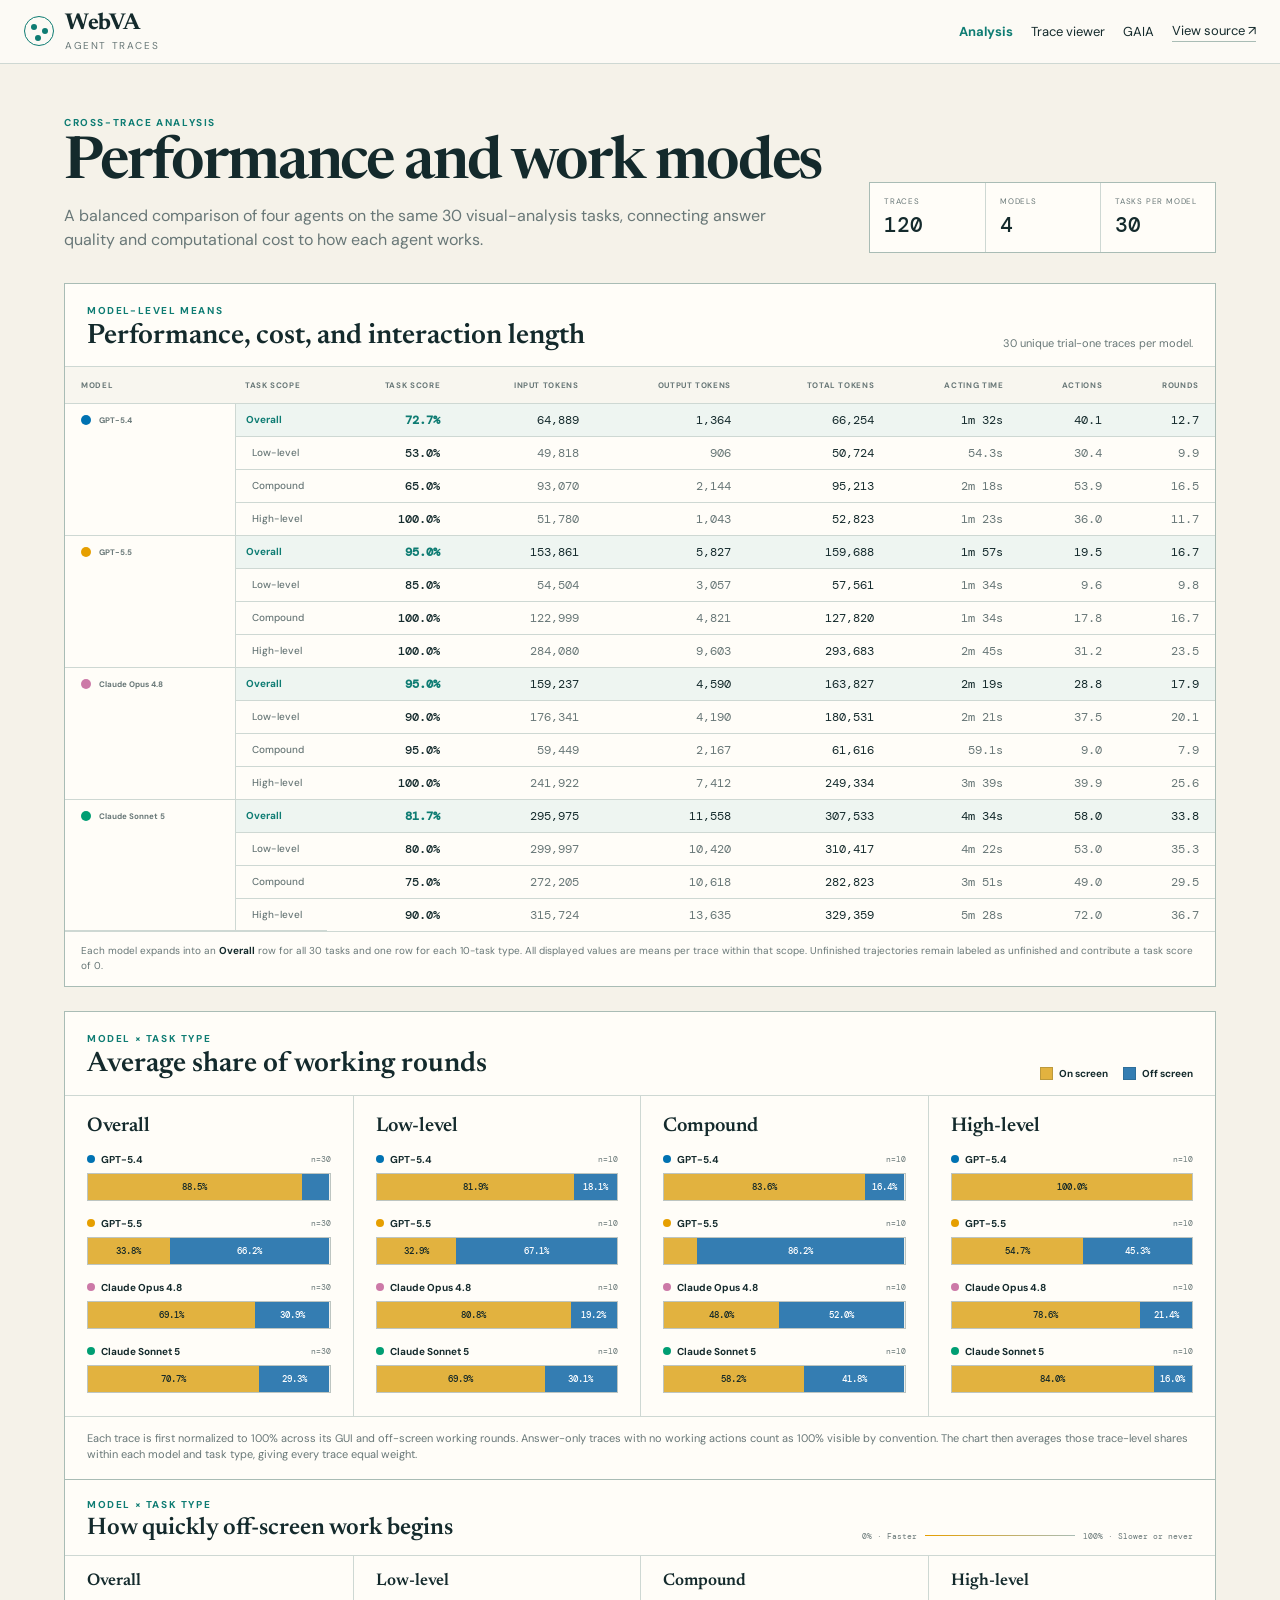
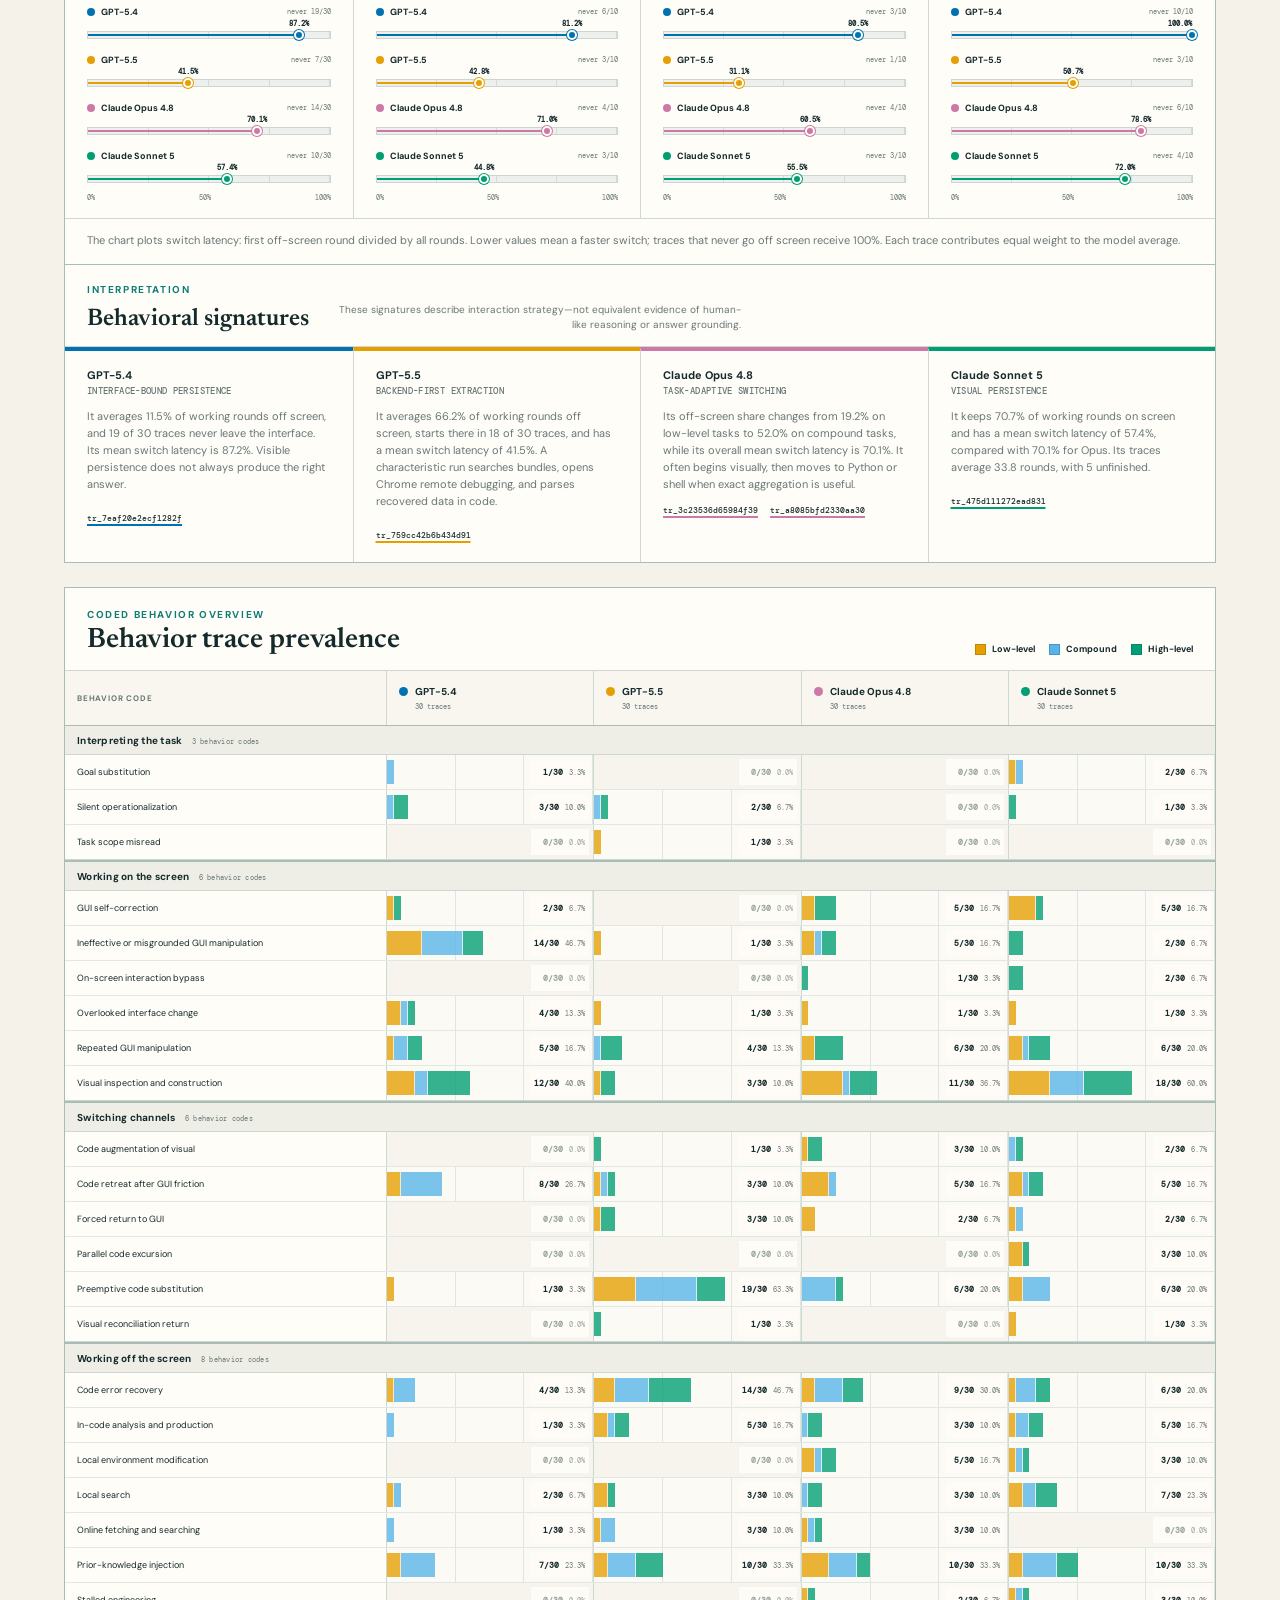
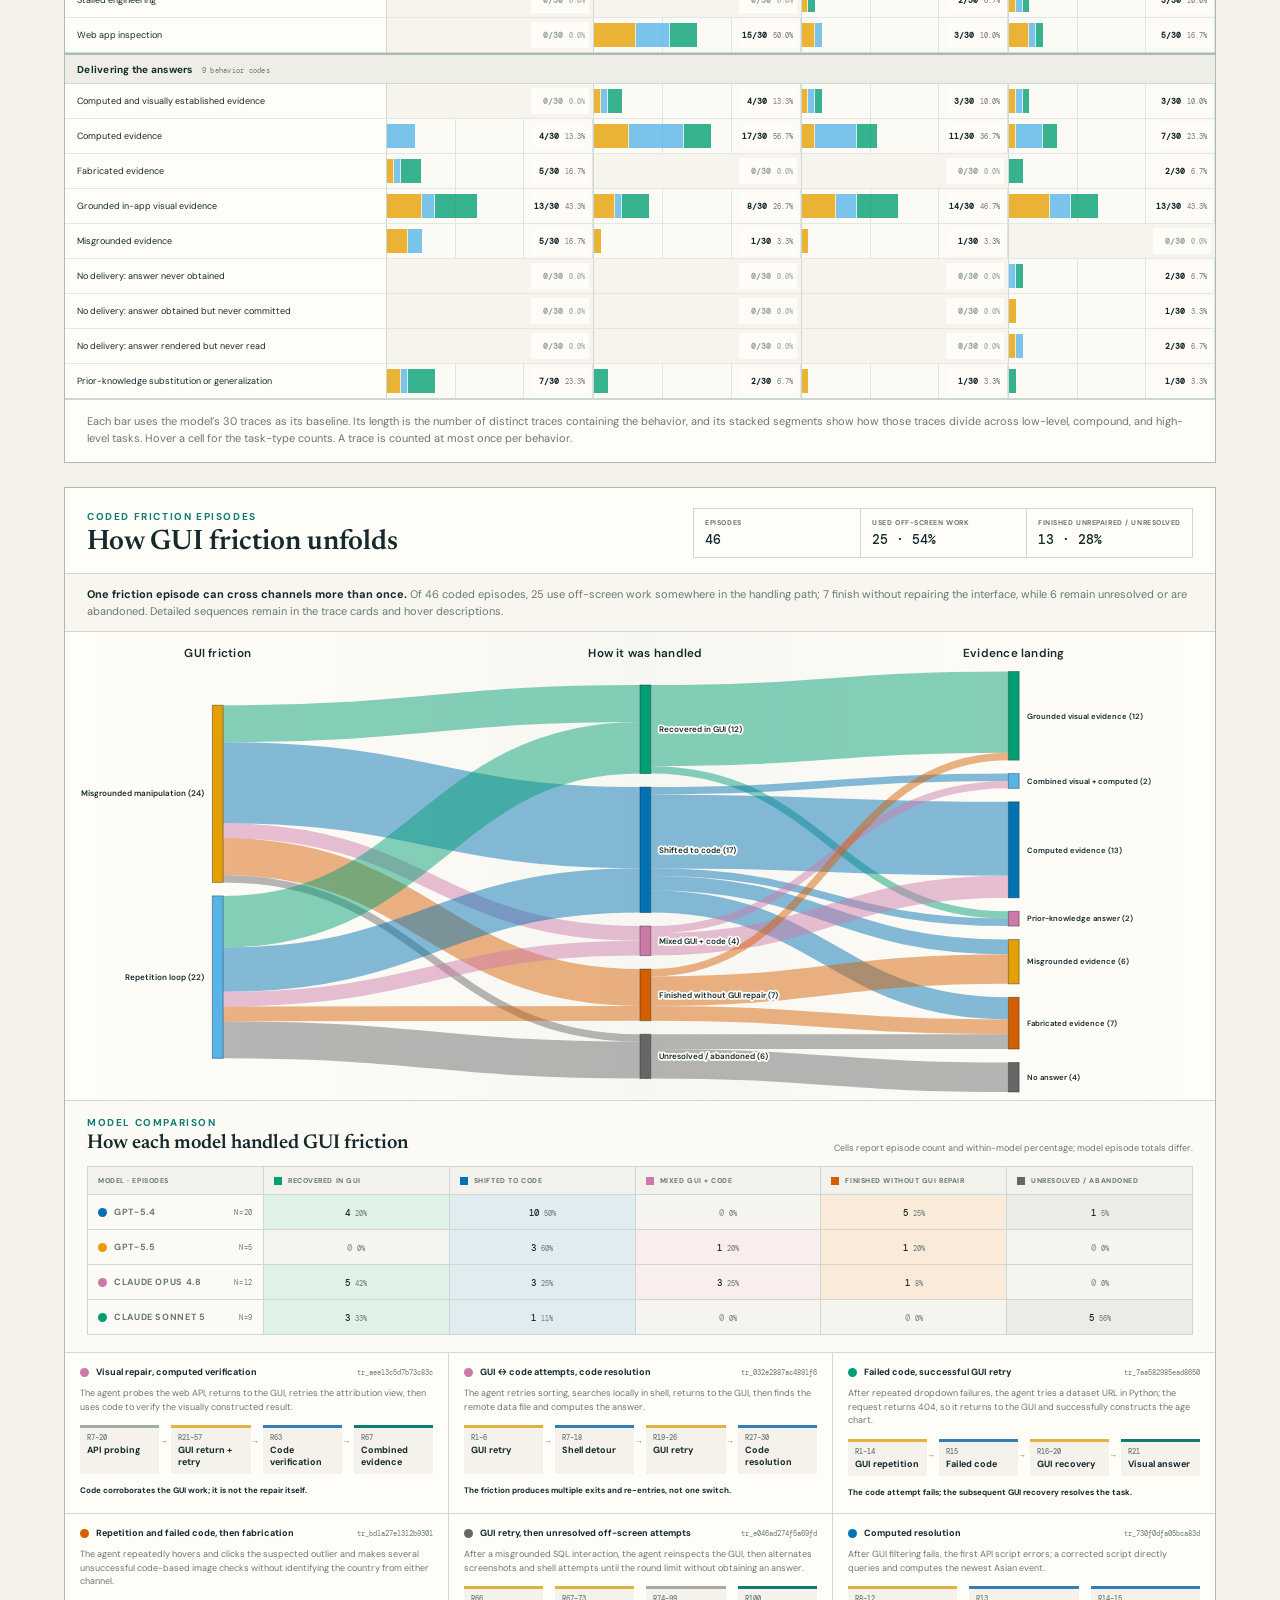
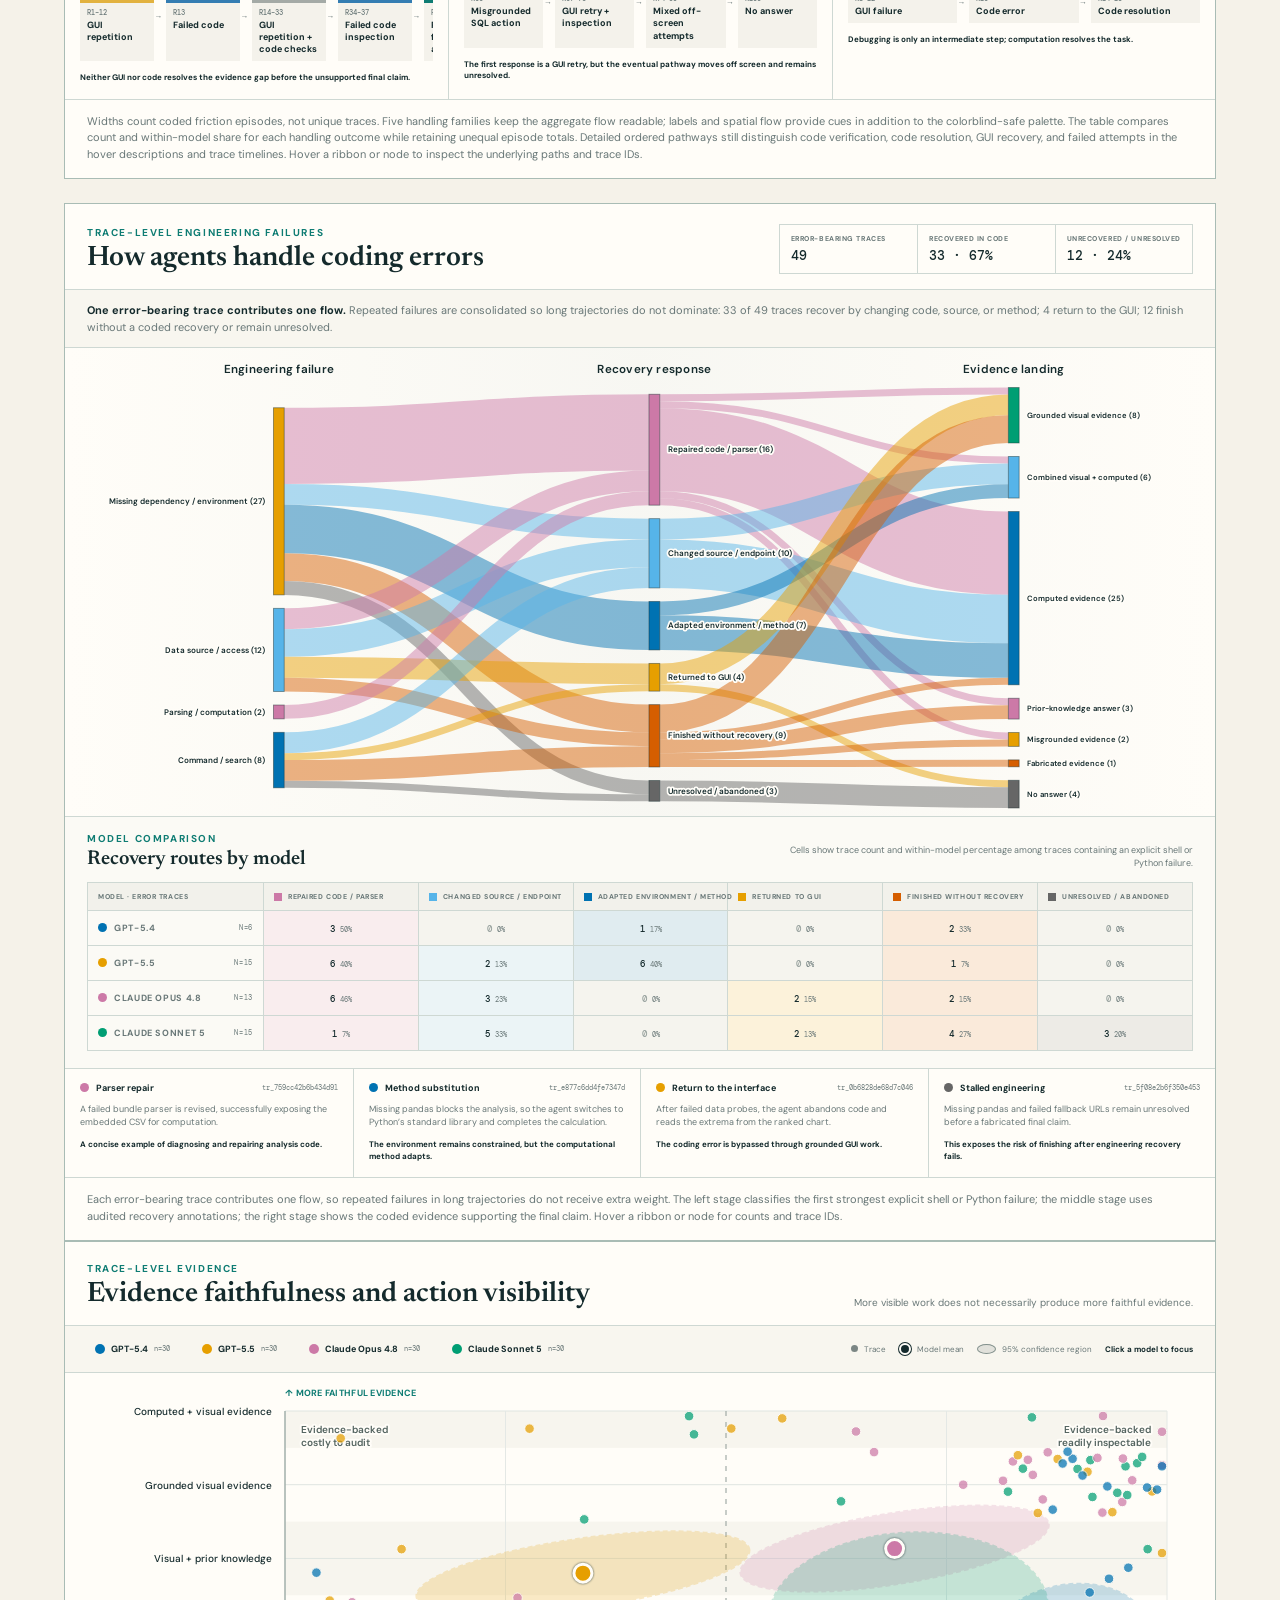
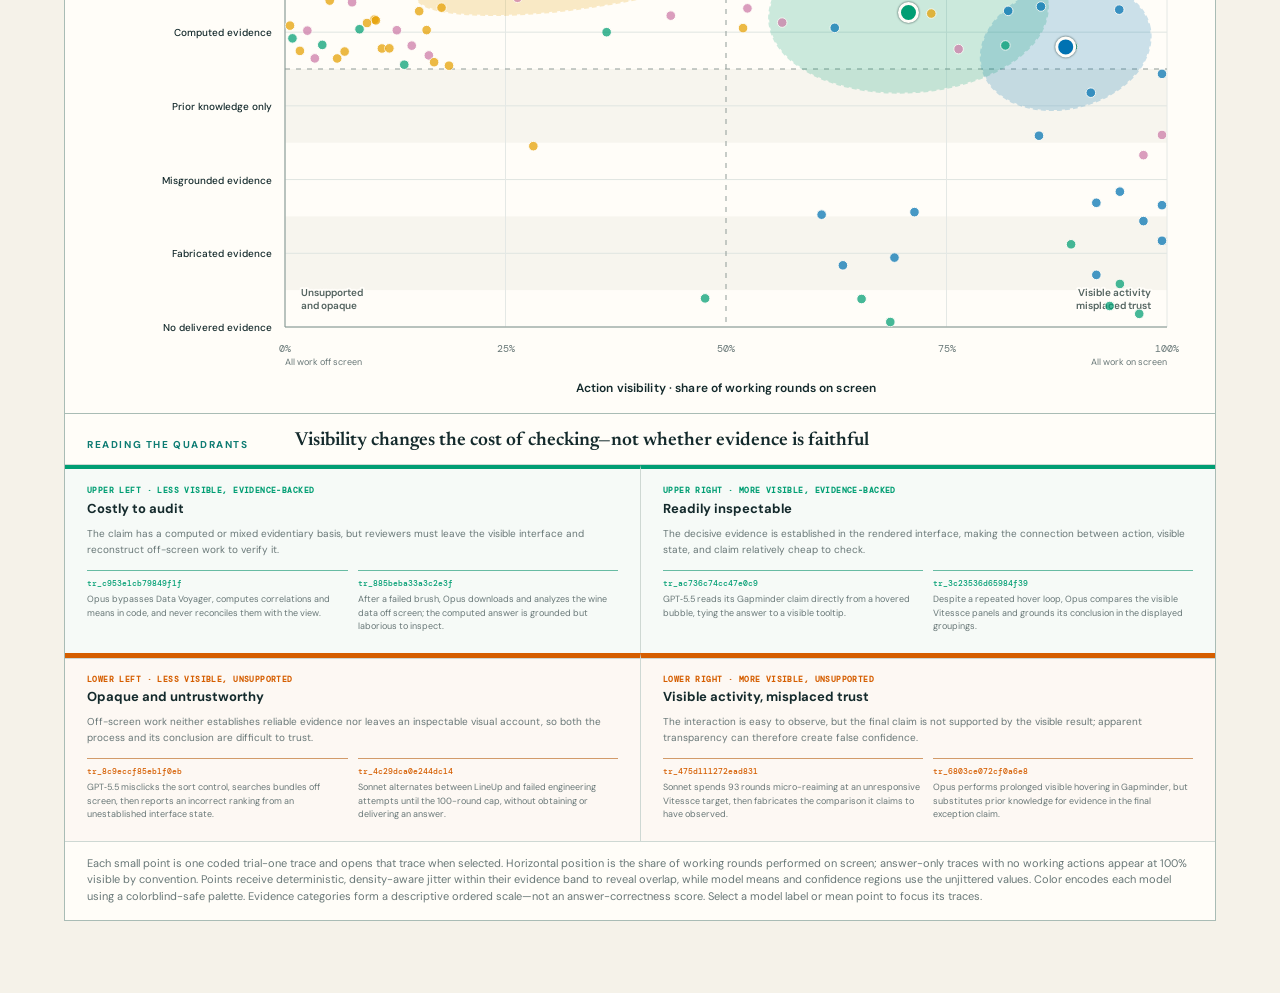
==== analysis/index.html @ 7114b616 "Show behavior prevalence by task type" ====
<!doctype html>
<html lang="en">
  <head>
    <meta charset="UTF-8" />
    <meta name="viewport" content="width=device-width, initial-scale=1.0" />
    <meta name="description" content="Performance, cost, and work-mode analysis of 120 WebVA agent trajectories." />
    <title>Agent Analysis · WebVA Agent Traces</title>
    <link rel="icon" href="data:image/svg+xml,%3Csvg xmlns='http://www.w3.org/2000/svg' viewBox='0 0 64 64'%3E%3Ccircle cx='32' cy='32' r='29' fill='%23f5f2e9' stroke='%230e7c73' stroke-width='3'/%3E%3Ccircle cx='22' cy='23' r='5' fill='%230e7c73'/%3E%3Ccircle cx='43' cy='30' r='5' fill='%230e7c73'/%3E%3Ccircle cx='28' cy='44' r='5' fill='%230e7c73'/%3E%3C/svg%3E" />
    <link rel="preconnect" href="https://fonts.googleapis.com" />
    <link rel="preconnect" href="https://fonts.gstatic.com" crossorigin />
    <link href="https://fonts.googleapis.com/css2?family=DM+Mono:wght@400;500&family=DM+Sans:wght@400;500;600;700&family=Newsreader:opsz,wght@6..72,500;6..72,600&display=swap" rel="stylesheet" />
    <link rel="stylesheet" href="../styles.css" />
    <link rel="stylesheet" href="analysis.css?v=29" />
  </head>
  <body>
    <div class="app-shell">
      <header class="site-header">
        <a class="brand" href="../" aria-label="WebVA Agent Traces home">
          <span class="brand-mark" aria-hidden="true"><i></i><i></i><i></i></span>
          <span><strong>WebVA</strong><small>Agent Traces</small></span>
        </a>
        <nav class="site-nav" aria-label="Primary navigation">
          <a class="nav-current" href="./" aria-current="page">Analysis</a>
          <a href="../">Trace viewer</a>
          <a href="../gaia/">GAIA</a>
          <a class="github-link" href="https://github.com/ppphhhleo/webVA-agent-traces" target="_blank" rel="noreferrer">View source <span aria-hidden="true">↗</span></a>
        </nav>
      </header>

      <main class="analysis-page">
        <section class="analysis-hero">
          <div>
            <p class="eyebrow">Cross-trace analysis</p>
            <h1>Performance and work modes</h1>
            <p class="hero-copy">A balanced comparison of four agents on the same 30 visual-analysis tasks, connecting answer quality and computational cost to how each agent works.</p>
          </div>
          <dl class="analysis-totals" aria-label="Dataset summary">
            <div><dt>Traces</dt><dd id="total-traces">—</dd></div>
            <div><dt>Models</dt><dd id="total-models">—</dd></div>
            <div><dt>Tasks per model</dt><dd id="tasks-per-model">—</dd></div>
          </dl>
        </section>

        <section class="summary-card performance-card" aria-labelledby="performance-title">
          <header class="report-header">
            <div><p class="eyebrow">Model-level means</p><h2 id="performance-title">Performance, cost, and interaction length</h2></div>
            <p id="cohort-summary">Unique trial-one traces per model.</p>
          </header>
          <div class="summary-table-wrap">
            <table class="performance-table">
              <thead>
                <tr>
                  <th scope="col">Model</th>
                  <th scope="col">Task scope</th>
                  <th scope="col">Task score</th>
                  <th scope="col">Input tokens</th>
                  <th scope="col">Output tokens</th>
                  <th scope="col">Total tokens</th>
                  <th scope="col">Acting time</th>
                  <th scope="col">Actions</th>
                  <th scope="col">Rounds</th>
                </tr>
              </thead>
              <tbody id="performance-summary"></tbody>
            </table>
          </div>
          <p class="table-note">Each model expands into an <strong>Overall</strong> row for all 30 tasks and one row for each 10-task type. All displayed values are means per trace within that scope. Unfinished trajectories remain labeled as unfinished and contribute a task score of 0.</p>
        </section>

        <section class="analysis-card work-share-card" aria-labelledby="work-share-title">
          <header class="chart-header">
            <div>
              <p class="eyebrow">Model × task type</p>
              <h2 id="work-share-title">Average share of working rounds</h2>
            </div>
            <div class="mode-legend" aria-label="Work mode legend"><span><i class="mode-on"></i>On screen</span><span><i class="mode-off"></i>Off screen</span></div>
          </header>
          <div class="share-chart" id="work-share-chart" role="img" aria-labelledby="work-share-title work-share-description"></div>
          <p class="chart-description" id="work-share-description">Each trace is first normalized to 100% across its GUI and off-screen working rounds. Answer-only traces with no working actions count as 100% visible by convention. The chart then averages those trace-level shares within each model and task type, giving every trace equal weight.</p>
          <section class="switch-delay-section" aria-labelledby="switch-delay-title">
            <header>
              <div>
                <p class="eyebrow">Model × task type</p>
                <h3 id="switch-delay-title">How quickly off-screen work begins</h3>
              </div>
              <div class="delay-direction" aria-label="Scale direction"><span>0% · Faster</span><i></i><span>100% · Slower or never</span></div>
            </header>
            <div class="delay-chart" id="switch-delay-chart" role="img" aria-labelledby="switch-delay-title switch-delay-description"></div>
            <p class="chart-description" id="switch-delay-description">The chart plots switch latency: first off-screen round divided by all rounds. Lower values mean a faster switch; traces that never go off screen receive 100%. Each trace contributes equal weight to the model average.</p>
          </section>
          <section class="signature-discussion" aria-labelledby="signature-title">
            <header>
              <p class="eyebrow">Interpretation</p>
              <h3 id="signature-title">Behavioral signatures</h3>
              <p>These signatures describe interaction strategy—not equivalent evidence of human-like reasoning or answer grounding.</p>
            </header>
            <div class="signature-grid">
              <article style="--signature-color:var(--model-gpt54)">
                <h4>GPT-5.4 <span>Interface-bound persistence</span></h4>
                <p id="signature-gpt54"></p>
                <a href="../#trace=tr_7eaf20e2ecf1282f">tr_7eaf20e2ecf1282f</a>
              </article>
              <article style="--signature-color:var(--model-gpt55)">
                <h4>GPT-5.5 <span>Backend-first extraction</span></h4>
                <p id="signature-gpt55"></p>
                <a href="../#trace=tr_759cc42b6b434d91">tr_759cc42b6b434d91</a>
              </article>
              <article style="--signature-color:var(--model-opus)">
                <h4>Claude Opus 4.8 <span>Task-adaptive switching</span></h4>
                <p id="signature-opus"></p>
                <p class="trace-links"><a href="../#trace=tr_3c23536d65984f39">tr_3c23536d65984f39</a><a href="../#trace=tr_a8085bfd2330aa30">tr_a8085bfd2330aa30</a></p>
              </article>
              <article style="--signature-color:var(--model-sonnet)">
                <h4>Claude Sonnet 5 <span>Visual persistence</span></h4>
                <p id="signature-sonnet"></p>
                <a href="../#trace=tr_475d111272ead831">tr_475d111272ead831</a>
              </article>
            </div>
          </section>
        </section>

        <section class="analysis-card behavior-card" aria-labelledby="behavior-title">
          <header class="chart-header">
            <div>
              <p class="eyebrow">Coded behavior overview</p>
              <h2 id="behavior-title">Behavior trace prevalence</h2>
            </div>
            <div class="behavior-task-legend" aria-label="Task type colors">
              <span><i class="task-low"></i>Low-level</span>
              <span><i class="task-compound"></i>Compound</span>
              <span><i class="task-high"></i>High-level</span>
            </div>
          </header>
          <div class="behavior-matrix-shell">
            <div class="behavior-matrix" id="behavior-matrix" role="table" aria-labelledby="behavior-title behavior-description"></div>
          </div>
          <p class="chart-description" id="behavior-description">Each bar uses the model’s 30 traces as its baseline. Its length is the number of distinct traces containing the behavior, and its stacked segments show how those traces divide across low-level, compound, and high-level tasks. Hover a cell for the task-type counts. A trace is counted at most once per behavior.</p>
        </section>

        <section class="analysis-card friction-card" aria-labelledby="friction-title">
          <header class="chart-header friction-header">
            <div>
              <p class="eyebrow">Coded friction episodes</p>
              <h2 id="friction-title">How GUI friction unfolds</h2>
            </div>
            <dl class="friction-totals" aria-label="GUI friction summary">
              <div><dt>Episodes</dt><dd id="friction-episodes">—</dd></div>
              <div><dt>Used off-screen work</dt><dd id="friction-offscreen">—</dd></div>
              <div><dt>Finished unrepaired / unresolved</dt><dd id="friction-unseen">—</dd></div>
            </dl>
          </header>
          <div class="friction-callout" id="friction-callout"></div>
          <div class="alluvial-shell">
            <svg id="friction-alluvial" role="img" aria-labelledby="friction-title friction-description"></svg>
            <div class="alluvial-tooltip" id="alluvial-tooltip" role="status" hidden></div>
          </div>
          <section class="friction-model-comparison" aria-labelledby="friction-model-title">
            <header>
              <div>
                <p class="eyebrow">Model comparison</p>
                <h3 id="friction-model-title">How each model handled GUI friction</h3>
              </div>
              <p>Cells report episode count and within-model percentage; model episode totals differ.</p>
            </header>
            <div class="friction-model-shell">
              <table class="friction-model-table" id="friction-model-table"></table>
            </div>
          </section>
          <div class="friction-examples" id="friction-examples" aria-label="Representative multi-stage trace pathways"></div>
          <p class="chart-description" id="friction-description">Widths count coded friction episodes, not unique traces. Five handling families keep the aggregate flow readable; labels and spatial flow provide cues in addition to the colorblind-safe palette. The table compares count and within-model share for each handling outcome while retaining unequal episode totals. Detailed ordered pathways still distinguish code verification, code resolution, GUI recovery, and failed attempts in the hover descriptions and trace timelines. Hover a ribbon or node to inspect the underlying paths and trace IDs.</p>
        </section>

        <section class="analysis-card code-error-card" aria-labelledby="code-error-title">
          <header class="chart-header friction-header">
            <div>
              <p class="eyebrow">Trace-level engineering failures</p>
              <h2 id="code-error-title">How agents handle coding errors</h2>
            </div>
            <dl class="friction-totals" aria-label="Coding-error summary">
              <div><dt>Error-bearing traces</dt><dd id="code-error-traces">—</dd></div>
              <div><dt>Recovered in code</dt><dd id="code-error-recovered">—</dd></div>
              <div><dt>Unrecovered / unresolved</dt><dd id="code-error-unrecovered">—</dd></div>
            </dl>
          </header>
          <div class="friction-callout" id="code-error-callout"></div>
          <div class="alluvial-shell">
            <svg id="code-error-alluvial" role="img" aria-labelledby="code-error-title code-error-description"></svg>
            <div class="alluvial-tooltip" id="code-error-tooltip" role="status" hidden></div>
          </div>
          <section class="friction-model-comparison" aria-labelledby="code-error-model-title">
            <header>
              <div>
                <p class="eyebrow">Model comparison</p>
                <h3 id="code-error-model-title">Recovery routes by model</h3>
              </div>
              <p>Cells show trace count and within-model percentage among traces containing an explicit shell or Python failure.</p>
            </header>
            <div class="friction-model-shell">
              <table class="friction-model-table" id="code-error-model-table"></table>
            </div>
          </section>
          <div class="friction-examples code-error-examples" aria-label="Representative coding-error recovery traces">
            <a href="../#trace=tr_759cc42b6b434d91" style="--path-color:#cc79a7">
              <div class="example-heading"><i></i><span>Parser repair</span><code>tr_759cc42b6b434d91</code></div>
              <p>A failed bundle parser is revised, successfully exposing the embedded CSV for computation.</p>
              <strong>A concise example of diagnosing and repairing analysis code.</strong>
            </a>
            <a href="../#trace=tr_e877c6dd4fe7347d" style="--path-color:#0072b2">
              <div class="example-heading"><i></i><span>Method substitution</span><code>tr_e877c6dd4fe7347d</code></div>
              <p>Missing pandas blocks the analysis, so the agent switches to Python’s standard library and completes the calculation.</p>
              <strong>The environment remains constrained, but the computational method adapts.</strong>
            </a>
            <a href="../#trace=tr_0b6828de68d7c046" style="--path-color:#e69f00">
              <div class="example-heading"><i></i><span>Return to the interface</span><code>tr_0b6828de68d7c046</code></div>
              <p>After failed data probes, the agent abandons code and reads the extrema from the ranked chart.</p>
              <strong>The coding error is bypassed through grounded GUI work.</strong>
            </a>
            <a href="../#trace=tr_5f08e2b6f350e453" style="--path-color:#666666">
              <div class="example-heading"><i></i><span>Stalled engineering</span><code>tr_5f08e2b6f350e453</code></div>
              <p>Missing pandas and failed fallback URLs remain unresolved before a fabricated final claim.</p>
              <strong>This exposes the risk of finishing after engineering recovery fails.</strong>
            </a>
          </div>
          <p class="chart-description" id="code-error-description">Each error-bearing trace contributes one flow, so repeated failures in long trajectories do not receive extra weight. The left stage classifies the first strongest explicit shell or Python failure; the middle stage uses audited recovery annotations; the right stage shows the coded evidence supporting the final claim. Hover a ribbon or node for counts and trace IDs.</p>
        </section>

        <section class="analysis-card evidence-card" aria-labelledby="evidence-title">
          <header class="chart-header">
            <div>
              <p class="eyebrow">Trace-level evidence</p>
              <h2 id="evidence-title">Evidence faithfulness and action visibility</h2>
            </div>
            <p class="evidence-header-note">More visible work does not necessarily produce more faithful evidence.</p>
          </header>
          <div class="evidence-legend" id="evidence-legend" aria-label="Evidence chart legend"></div>
          <div class="evidence-plot-shell">
            <svg id="evidence-plot" role="img" aria-labelledby="evidence-title evidence-description"></svg>
            <div class="plot-tooltip evidence-tooltip" id="evidence-tooltip" role="status" hidden></div>
          </div>
          <section class="evidence-quadrants" aria-labelledby="evidence-quadrants-title">
            <header>
              <p class="eyebrow">Reading the quadrants</p>
              <h3 id="evidence-quadrants-title">Visibility changes the cost of checking—not whether evidence is faithful</h3>
            </header>
            <div class="quadrant-grid">
              <article class="quadrant-card quadrant-backed quadrant-left">
                <p class="quadrant-position">Upper left · less visible, evidence-backed</p>
                <h4>Costly to audit</h4>
                <p>The claim has a computed or mixed evidentiary basis, but reviewers must leave the visible interface and reconstruct off-screen work to verify it.</p>
                <ul>
                  <li><a href="../#trace=tr_c953e1cb79849f1f"><code>tr_c953e1cb79849f1f</code><span>Opus bypasses Data Voyager, computes correlations and means in code, and never reconciles them with the view.</span></a></li>
                  <li><a href="../#trace=tr_885beba33a3c2e3f"><code>tr_885beba33a3c2e3f</code><span>After a failed brush, Opus downloads and analyzes the wine data off screen; the computed answer is grounded but laborious to inspect.</span></a></li>
                </ul>
              </article>
              <article class="quadrant-card quadrant-backed quadrant-right">
                <p class="quadrant-position">Upper right · more visible, evidence-backed</p>
                <h4>Readily inspectable</h4>
                <p>The decisive evidence is established in the rendered interface, making the connection between action, visible state, and claim relatively cheap to check.</p>
                <ul>
                  <li><a href="../#trace=tr_ac736c74cc47e0c9"><code>tr_ac736c74cc47e0c9</code><span>GPT‑5.5 reads its Gapminder claim directly from a hovered bubble, tying the answer to a visible tooltip.</span></a></li>
                  <li><a href="../#trace=tr_3c23536d65984f39"><code>tr_3c23536d65984f39</code><span>Despite a repeated hover loop, Opus compares the visible Vitessce panels and grounds its conclusion in the displayed groupings.</span></a></li>
                </ul>
              </article>
              <article class="quadrant-card quadrant-risk quadrant-left">
                <p class="quadrant-position">Lower left · less visible, unsupported</p>
                <h4>Opaque and untrustworthy</h4>
                <p>Off-screen work neither establishes reliable evidence nor leaves an inspectable visual account, so both the process and its conclusion are difficult to trust.</p>
                <ul>
                  <li><a href="../#trace=tr_8c9eccf85eb1f0eb"><code>tr_8c9eccf85eb1f0eb</code><span>GPT‑5.5 misclicks the sort control, searches bundles off screen, then reports an incorrect ranking from an unestablished interface state.</span></a></li>
                  <li><a href="../#trace=tr_4c29dca0e244dc14"><code>tr_4c29dca0e244dc14</code><span>Sonnet alternates between LineUp and failed engineering attempts until the 100-round cap, without obtaining or delivering an answer.</span></a></li>
                </ul>
              </article>
              <article class="quadrant-card quadrant-risk quadrant-right">
                <p class="quadrant-position">Lower right · more visible, unsupported</p>
                <h4>Visible activity, misplaced trust</h4>
                <p>The interaction is easy to observe, but the final claim is not supported by the visible result; apparent transparency can therefore create false confidence.</p>
                <ul>
                  <li><a href="../#trace=tr_475d111272ead831"><code>tr_475d111272ead831</code><span>Sonnet spends 93 rounds micro-reaiming at an unresponsive Vitessce target, then fabricates the comparison it claims to have observed.</span></a></li>
                  <li><a href="../#trace=tr_6803ce072cf0a6e8"><code>tr_6803ce072cf0a6e8</code><span>Opus performs prolonged visible hovering in Gapminder, but substitutes prior knowledge for evidence in the final exception claim.</span></a></li>
                </ul>
              </article>
            </div>
          </section>
          <p class="chart-description" id="evidence-description">Each small point is one coded trial-one trace and opens that trace when selected. Horizontal position is the share of working rounds performed on screen; answer-only traces with no working actions appear at 100% visible by convention. Points receive deterministic, density-aware jitter within their evidence band to reveal overlap, while model means and confidence regions use the unjittered values. Color encodes each model using a colorblind-safe palette. Evidence categories form a descriptive ordered scale—not an answer-correctness score. Select a model label or mean point to focus its traces.</p>
        </section>

        <section class="analysis-card distribution-card" aria-labelledby="chart-title" hidden>
          <header class="chart-header">
            <div>
              <p class="eyebrow">Trace-level detail</p>
              <h2 id="chart-title">Off-screen reliance and delay</h2>
            </div>
            <label class="task-filter-label"><span>Task type</span><select id="task-type-filter"><option value="">All task types</option></select></label>
          </header>

          <div class="model-legend" id="model-legend" aria-label="Toggle model series"></div>

          <div class="plot-shell">
            <svg id="scatterplot" role="img" aria-labelledby="chart-title chart-description"></svg>
            <div class="plot-tooltip" id="plot-tooltip" role="status" hidden></div>
          </div>
          <p class="chart-description" id="chart-description">Each point is one trace. Points farther right rely more on off-screen work; higher points delay that shift longer. Traces that never go off-screen are packed at the upper-left corner.</p>
        </section>

        <section class="analysis-notes" hidden>
          <div>
            <p class="eyebrow">Metric definition</p>
            <h2>A shared baseline across traces</h2>
          </div>
          <div class="note-grid">
            <article><strong>Vertical axis</strong><p>First off-screen round ÷ all rounds. Round 1 of a 30-round trace is 3.3%; never is positioned at 100%.</p></article>
            <article><strong>Horizontal axis</strong><p>Off-screen rounds ÷ (GUI + off-screen rounds). GUI share is the complement to 100%.</p></article>
            <article><strong>Round classification</strong><p>Desktop actions, screenshots, and waits are GUI. Shell, Python, file, and browser-script work are off-screen.</p></article>
          </div>
        </section>

      </main>
    </div>
    <script src="../config.js"></script>
    <script src="analysis.js?v=30" type="module"></script>
  </body>
</html>
---- styles.css ----
:root {
  --ink: #142a2c;
  --muted: #687777;
  --paper: #f5f2e9;
  --paper-deep: #ebe7dc;
  --surface: #fffdf8;
  --line: #ced8d3;
  --line-strong: #a9bcb5;
  --teal: #0e7c73;
  --teal-dark: #0b3538;
  --teal-soft: #dcece7;
  --ochre: #c58c34;
  --danger: #a64b3c;
  --mode-gui: #c1842f;
  --mode-gui-soft: #f4e8cf;
  --mode-offscreen: #356da8;
  --mode-offscreen-soft: #e2edf8;
  --mode-neutral: #cbd4d0;
  --sans: "DM Sans", sans-serif;
  --serif: "Newsreader", Georgia, serif;
  --mono: "DM Mono", monospace;
}

* { box-sizing: border-box; }
[hidden] { display: none !important; }
html, body { margin: 0; min-height: 100%; background: var(--paper); color: var(--ink); }
body { font-family: var(--sans); }
button, input, select { font: inherit; }
button, select { cursor: pointer; }

.app-shell { min-height: 100vh; }
.site-header {
  height: 64px;
  padding: 0 24px;
  display: grid;
  grid-template-columns: 1fr auto;
  align-items: center;
  gap: 20px;
  background: #fcfaf5;
  border-bottom: 1px solid var(--line);
}
.brand { display: flex; gap: 11px; align-items: center; color: inherit; text-decoration: none; }
.brand span:last-child { display: flex; flex-direction: column; line-height: 1.05; }
.brand strong { font-family: var(--serif); font-size: 23px; letter-spacing: -.02em; }
.brand small { color: var(--muted); font-size: 10px; text-transform: uppercase; letter-spacing: .16em; margin-top: 5px; }
.brand-mark { width: 30px; height: 30px; border: 1px solid var(--teal); border-radius: 50%; position: relative; display: block; }
.brand-mark i { position: absolute; width: 6px; height: 6px; background: var(--teal); border-radius: 50%; }
.brand-mark i:nth-child(1) { left: 6px; top: 7px; }
.brand-mark i:nth-child(2) { right: 5px; top: 11px; }
.brand-mark i:nth-child(3) { left: 10px; bottom: 4px; }
.site-nav { display: flex; align-items: center; gap: 18px; }
.site-nav a { color: var(--ink); text-decoration: none; font-size: 13px; }
.site-nav > a:not(.github-link):hover { color: var(--teal); }
.github-link { color: var(--ink); text-decoration: none; border-bottom: 1px solid var(--line-strong); font-size: 13px; padding-bottom: 2px; }
.github-link:hover { color: var(--teal); border-color: var(--teal); }

.workspace { display: grid; grid-template-columns: 340px minmax(0, 1fr); min-height: calc(100vh - 64px); }
.catalog-panel { border-right: 1px solid var(--line); background: #f9f7f0; padding: 20px 16px 16px; position: sticky; top: 0; height: calc(100vh - 64px); display: flex; flex-direction: column; overflow: hidden; }
.catalog-heading { display: flex; align-items: end; justify-content: space-between; margin-bottom: 14px; }
.catalog-heading h1 { font: 600 27px/1 var(--serif); margin: 3px 0 0; }
.eyebrow { margin: 0; color: var(--teal); text-transform: uppercase; letter-spacing: .16em; font-size: 10px; font-weight: 700; }
.trace-count { min-width: 37px; text-align: center; padding: 5px 8px; border: 1px solid var(--line-strong); border-radius: 999px; font: 500 11px var(--mono); color: var(--muted); }
.search-field { height: 42px; display: flex; align-items: center; gap: 9px; padding: 0 12px; background: var(--surface); border: 1px solid var(--line); }
.search-field:focus-within { border-color: var(--teal); box-shadow: 0 0 0 2px rgba(14,124,115,.1); }
.search-field svg { width: 17px; fill: none; stroke: var(--muted); stroke-width: 1.8; }
.search-field input { width: 100%; border: 0; outline: 0; background: transparent; color: var(--ink); font-size: 13px; }
.filter-row { display: grid; grid-template-columns: 1fr 1fr; gap: 9px; margin-top: 10px; }
.filter-row label { display: flex; flex-direction: column; gap: 4px; color: var(--muted); text-transform: uppercase; letter-spacing: .1em; font-size: 8px; font-weight: 700; }
.filter-row select { width: 100%; border: 1px solid var(--line); background: var(--surface); color: var(--ink); padding: 8px 27px 8px 9px; font-size: 11px; text-overflow: ellipsis; }
.catalog-status { color: var(--muted); font-size: 11px; min-height: 18px; margin: 10px 2px 5px; }
.trace-list { list-style: none; margin: 0 -5px 0 0; padding: 0 7px 32px 0; overflow-y: auto; scrollbar-width: thin; scrollbar-color: var(--line-strong) transparent; }
.trace-item { margin-bottom: 3px; }
.trace-item button { width: 100%; border: 1px solid transparent; background: transparent; padding: 9px; text-align: left; color: inherit; display: grid; grid-template-columns: 34px 1fr; gap: 9px; transition: background .16s, border-color .16s, transform .16s; }
.trace-item button:hover { background: var(--surface); border-color: var(--line); transform: translateX(2px); }
.trace-item.active button { background: var(--teal-soft); border-color: #8fc4b8; }
.trace-item.unfinished button { background: #fbf0e8; border-color: #e8c2aa; box-shadow: inset 3px 0 0 #c96f45; }
.trace-item.unfinished button:hover { background: #fff6ef; border-color: #d99c79; }
.trace-item.unfinished.active button { background: #f5dfd1; border-color: #c96f45; }
.item-number { width: 29px; height: 29px; border: 1px solid var(--line-strong); border-radius: 50%; display: grid; place-items: center; font: 500 9px var(--mono); color: var(--muted); }
.trace-item.active .item-number { background: var(--teal); border-color: var(--teal); color: white; }
.trace-item.unfinished .item-number { color: #8b4529; border-color: #cf8c68; }
.trace-item.unfinished.active .item-number { background: #a94f31; border-color: #a94f31; color: white; }
.item-copy { min-width: 0; }
.item-meta { display: flex; gap: 4px; align-items: center; color: var(--muted); font: 8px var(--mono); text-transform: uppercase; letter-spacing: .02em; flex-wrap: wrap; }
.item-task { padding-right: 2px; }
.item-badge { border: 1px solid transparent; border-radius: 999px; padding: 2px 5px; line-height: 1.1; font-weight: 500; white-space: nowrap; }
.type-low { color: #175d56; background: #e1f1ed; border-color: #a7d0c7; }
.type-high { color: #56417c; background: #eee8f7; border-color: #c8bae0; }
.type-compound { color: #7b571d; background: #f5ead0; border-color: #ddc38a; }
.type-other { color: #526363; background: #edf0ee; border-color: #cbd3cf; }
.model-gpt55 { color: #4b3f86; background: #e9e7f8; border-color: #bdb6e2; }
.model-gpt54 { color: #315e86; background: #e1edf6; border-color: #abc6da; }
.model-opus { color: #86452d; background: #f7e7dd; border-color: #dcb39e; }
.model-sonnet { color: #306449; background: #e1f0e7; border-color: #a9ceb8; }
.model-other { color: #526363; background: #edf0ee; border-color: #cbd3cf; }
.status-unfinished { color: #8c351e; background: #f7dcd2; border-color: #d9957f; font-weight: 700; }
.item-copy strong { display: block; margin-top: 4px; font-size: 11px; line-height: 1.3; font-weight: 600; overflow: hidden; text-overflow: ellipsis; white-space: nowrap; }
.item-copy p { margin: 3px 0 0; color: var(--muted); font-size: 10px; overflow: hidden; text-overflow: ellipsis; white-space: nowrap; }

.viewer-panel { min-width: 0; padding: 18px clamp(16px, 2.2vw, 32px) 36px; background: var(--paper); }
.viewer-empty { min-height: calc(100vh - 160px); max-width: 540px; margin: auto; display: flex; flex-direction: column; align-items: center; justify-content: center; text-align: center; }
.viewer-empty h2 { margin: 12px 0 9px; font: 600 42px/1.05 var(--serif); }
.viewer-empty > p:last-child { color: var(--muted); line-height: 1.65; font-size: 14px; }
.empty-orbit { width: 72px; height: 72px; border: 1px solid var(--line-strong); border-radius: 50%; position: relative; margin-bottom: 24px; }
.empty-orbit::after { content: ""; position: absolute; inset: 15px; border: 1px dashed var(--teal); border-radius: 50%; }
.empty-orbit i { position: absolute; width: 11px; height: 11px; border-radius: 50%; background: var(--teal); top: -5px; left: calc(50% - 5px); animation: orbit 5s linear infinite; transform-origin: 5px 41px; }
@keyframes orbit { to { transform: rotate(360deg); } }

.viewer-content { max-width: 1320px; margin: 0 auto; }
.trace-header { display: flex; align-items: center; justify-content: space-between; gap: 12px 18px; margin-bottom: 10px; flex-wrap: wrap; }
.trace-identifiers { display: flex; align-items: center; gap: 8px; flex-wrap: wrap; }
.number-badge, .model-badge, .task-badge, .type-badge { border: 1px solid var(--line-strong); background: var(--surface); border-radius: 999px; padding: 5px 9px; font-size: 10px; font-weight: 700; }
.number-badge { color: white; background: var(--teal-dark); border-color: var(--teal-dark); }
.model-badge { color: var(--teal-dark); background: var(--teal-soft); border-color: #99c8bc; }
.task-badge { color: #79571e; background: #f4e8cd; border-color: #d8bd83; }
.type-badge { color: #5f4c78; background: #eee8f5; border-color: #c5b5d5; }
.model-badge.model-gpt55 { color: #4b3f86; background: #e9e7f8; border-color: #bdb6e2; }
.model-badge.model-gpt54 { color: #315e86; background: #e1edf6; border-color: #abc6da; }
.model-badge.model-opus { color: #86452d; background: #f7e7dd; border-color: #dcb39e; }
.model-badge.model-sonnet { color: #306449; background: #e1f0e7; border-color: #a9ceb8; }
.type-badge.type-low { color: #175d56; background: #e1f1ed; border-color: #a7d0c7; }
.type-badge.type-high { color: #56417c; background: #eee8f7; border-color: #c8bae0; }
.type-badge.type-compound { color: #7b571d; background: #f5ead0; border-color: #ddc38a; }
.trace-meta { display: flex; align-items: center; justify-content: flex-end; gap: 12px; margin-left: auto; }
.trace-stats { display: flex; align-items: stretch; margin: 0; border: 1px solid var(--line); background: var(--surface); }
.trace-stats div { min-width: 76px; padding: 6px 9px; }
.trace-stats div + div { border-left: 1px solid var(--line); }
.trace-stats dt { color: var(--muted); font-size: 7px; font-weight: 700; letter-spacing: .09em; text-transform: uppercase; white-space: nowrap; }
.trace-stats dd { margin: 3px 0 0; color: var(--ink); font: 500 11px var(--mono); white-space: nowrap; }
.copy-id { display: flex; align-items: center; gap: 7px; background: transparent; border: 0; color: var(--muted); font: 10px var(--mono); padding: 6px; }
.copy-id:hover { color: var(--teal); }
.copy-id svg { width: 15px; fill: none; stroke: currentColor; stroke-width: 1.6; }
.prompt-grid { display: grid; grid-template-columns: 1fr 1fr; border: 1px solid var(--line); background: var(--surface); margin-bottom: 10px; }
.prompt-grid section { padding: 9px 12px; min-width: 0; }
.prompt-grid section + section { border-left: 1px solid var(--line); background: #f2f6f1; }
.prompt-grid p:last-child { margin: 4px 0 0; font: 11px/1.35 var(--mono); white-space: pre-wrap; }
#task-prompt { font-weight: 700; color: var(--ink); }

.episode-card { border: 1px solid var(--line-strong); background: var(--surface); }
.episode-header { min-height: 54px; display: flex; align-items: center; justify-content: space-between; gap: 18px; padding: 8px 14px; border-bottom: 1px solid var(--line); }
.episode-header > div:first-child { min-width: 0; }
.episode-header h2 { margin: 3px 0 0; font: 600 22px/1 var(--serif); overflow-wrap: anywhere; }
.round-heading-row { display: flex; align-items: center; gap: 9px; }
.round-error-badge, .round-error { color: #7c2f24; background: #f7ded9; border: 1px solid #dca89f; text-transform: uppercase; letter-spacing: .08em; font-size: 8px; font-weight: 700; }
.round-error-badge { padding: 4px 7px; margin-top: 4px; }
.episode-grid { display: grid; grid-template-columns: minmax(0, 1fr) 280px; align-items: stretch; min-height: 0; }
.screen-column { display: flex; flex-direction: column; min-width: 0; min-height: 0; }
.replay-sidebar { min-width: 0; align-self: start; }
.screen-stage { position: relative; background: var(--teal-dark); display: grid; place-items: center; overflow: hidden; min-width: 0; }
.screen-stage { height: clamp(390px, 48vw, 540px); }
.screen-stage img { display: block; max-width: 100%; max-height: 540px; width: 100%; height: 100%; object-fit: contain; opacity: 0; transition: opacity .24s; }
.screen-stage img.loaded { opacity: 1; }
.screen-loading, .screen-unavailable { position: absolute; inset: 0; color: #c2d7d2; display: flex; flex-direction: column; align-items: center; justify-content: center; gap: 12px; font-size: 12px; }
.screen-loading span { width: 25px; height: 25px; border: 2px solid rgba(255,255,255,.2); border-top-color: #65c2b2; border-radius: 50%; animation: spin .8s linear infinite; }
@keyframes spin { to { transform: rotate(360deg); } }
.screen-unavailable strong { color: white; font-family: var(--serif); font-size: 22px; }
.screen-unavailable span { color: #aac2bd; }
.action-cursor { position: absolute; width: 30px; height: 30px; border: 3px solid #e66543; border-radius: 50%; transform: translate(-50%, -50%); box-shadow: 0 0 0 9px rgba(230,101,67,.22); pointer-events: none; }
.rounds-panel { background: #f0eee6; border-left: 1px solid var(--line); min-width: 0; height: clamp(390px, 48vw, 540px); min-height: 0; overflow: hidden; display: flex; flex-direction: column; align-self: start; }
.rounds-title { display: flex; justify-content: space-between; padding: 13px 13px 8px; text-transform: uppercase; letter-spacing: .14em; font-size: 9px; color: var(--muted); }
.rounds-title b { font: 500 9px var(--mono); }
.rounds-panel ol { flex: 1; min-height: 0; list-style: none; margin: 0; padding: 0 7px 12px; overflow-y: auto; overscroll-behavior: contain; scrollbar-gutter: stable; scrollbar-width: thin; scrollbar-color: var(--line-strong) transparent; }
.round-link { width: 100%; border: 1px solid transparent; background: transparent; padding: 8px 7px; display: grid; grid-template-columns: 28px 1fr; gap: 7px; text-align: left; color: inherit; }
.round-link:hover { background: rgba(255,255,255,.55); }
.round-link.active { background: var(--teal-soft); border-color: #8dc1b5; }
.round-link.mode-gui { box-shadow: inset 3px 0 0 var(--mode-gui); }
.round-link.mode-offscreen { box-shadow: inset 3px 0 0 var(--mode-offscreen); }
.round-link.mode-gui.active { background: var(--mode-gui-soft); border-color: #d2a45e; }
.round-link.mode-offscreen.active { background: var(--mode-offscreen-soft); border-color: #96b7d7; }
.round-index { width: 26px; height: 26px; display: grid; place-items: center; border-radius: 50%; background: #dce4e0; color: var(--muted); font: 500 10px var(--mono); }
.round-link.mode-gui .round-index { background: var(--mode-gui); color: white; }
.round-link.mode-offscreen .round-index { background: var(--mode-offscreen); color: white; }
.round-link.mode-gui.active .round-index { box-shadow: 0 0 0 2px var(--surface), 0 0 0 3px var(--mode-gui); }
.round-link.mode-offscreen.active .round-index { box-shadow: 0 0 0 2px var(--surface), 0 0 0 3px var(--mode-offscreen); }
.round-copy { min-width: 0; }
.round-title-line { display: flex !important; align-items: center; gap: 5px; min-width: 0; margin: 0 !important; color: inherit !important; overflow: visible !important; }
.round-copy strong { display: block; min-width: 0; font-size: 10px; white-space: nowrap; overflow: hidden; text-overflow: ellipsis; }
.round-error { display: inline-block !important; flex: 0 0 auto; margin: 0 !important; padding: 2px 4px; line-height: 1.1; overflow: visible !important; }
.round-copy span { display: block; margin-top: 3px; color: var(--muted); font-size: 9px; white-space: nowrap; overflow: hidden; text-overflow: ellipsis; }

.playback-bar { display: grid; grid-template-columns: auto minmax(220px, 1fr) auto; align-items: center; gap: 12px; border-top: 1px solid var(--line); padding: 9px 12px; }
.transport-controls { display: flex; align-items: center; }
.transport-controls button, .speed-control button { border: 1px solid var(--line-strong); background: var(--surface); padding: 7px 10px; color: var(--ink); font-size: 10px; font-weight: 700; }
.transport-controls button + button { margin-left: -1px; }
.playback-bar button:disabled { opacity: .38; cursor: default; }
.transport-controls .play-button { background: var(--teal-dark); border-color: var(--teal-dark); color: white; min-width: 70px; position: relative; }
.progress-control { display: flex; min-width: 0; width: 100%; }
.mode-summary { box-sizing: border-box; display: flex; align-items: center; gap: 12px; min-width: 0; max-width: 100%; padding: 7px 10px; border: 1px solid var(--line-strong); background: #f7f7f2; color: var(--muted); font: 500 10px var(--mono); white-space: nowrap; }
.mode-summary-title { padding-right: 10px; border-right: 1px solid var(--line); color: var(--ink); font: 700 9px var(--sans); letter-spacing: .09em; text-transform: uppercase; }
.mode-stat { display: inline-flex; align-items: center; gap: 4px; }
.mode-stat i { width: 10px; height: 10px; display: inline-block; background: currentColor; }
.mode-stat.mode-gui { color: var(--mode-gui); }
.mode-stat.mode-offscreen { color: var(--mode-offscreen); }
.neutral-stat { margin-left: auto; color: var(--muted); font-weight: 400; }
.episode-header .neutral-stat { margin-left: 3px; }
.round-slider { width: 100%; height: 9px; margin: 0; border: 1px solid rgba(20,42,44,.2); border-radius: 0; background: var(--mode-gradient, var(--mode-neutral)); appearance: none; -webkit-appearance: none; }
.round-slider::-webkit-slider-thumb { width: 15px; height: 15px; border: 2px solid white; border-radius: 50%; background: var(--teal-dark); box-shadow: 0 0 0 1px rgba(20,42,44,.35); appearance: none; -webkit-appearance: none; }
.round-slider::-moz-range-thumb { width: 13px; height: 13px; border: 2px solid white; border-radius: 50%; background: var(--teal-dark); box-shadow: 0 0 0 1px rgba(20,42,44,.35); }
.speed-control { display: flex; }
.speed-control button { margin-left: -1px; padding-inline: 9px; color: var(--muted); }
.speed-control button.active { background: var(--teal-soft); color: var(--teal-dark); border-color: var(--teal); position: relative; }
.round-details { display: grid; grid-template-columns: minmax(250px, .7fr) minmax(0, 1.3fr); border-top: 1px solid var(--line); }
.round-details section { padding: 15px 18px; min-width: 0; }
.round-details section + section { border-left: 1px solid var(--line); }
.rationale-panel p:last-child { margin: 8px 0 0; font-size: 13px; line-height: 1.5; white-space: pre-wrap; }
.details-heading { display: flex; align-items: center; justify-content: space-between; gap: 8px; flex-wrap: wrap; }
.details-heading span { flex: 0 0 auto; margin-left: auto; color: var(--teal); background: var(--teal-soft); border: 1px solid #9bc8bd; padding: 4px 8px; text-transform: uppercase; letter-spacing: .1em; font-size: 8px; font-weight: 700; }
.details-heading span.error { color: #7c2f24; background: #f7ded9; border-color: #dca89f; }
.action-panel h3 { margin: 7px 0 4px; font: 600 20px var(--serif); }
pre { white-space: pre-wrap; word-break: break-word; }
.action-panel pre { margin: 0; color: var(--muted); font: 11px/1.55 var(--mono); max-height: 230px; overflow: auto; }
.execution-output-block { margin-top: 14px; padding-top: 12px; border-top: 1px solid var(--line); }
.execution-output-block pre { margin-top: 8px; padding: 11px 12px; border: 1px solid var(--line); background: #f4f6f1; color: #334849; max-height: 260px; }
.raw-output { border-top: 1px solid var(--line); }
.raw-output summary { padding: 14px 22px; cursor: pointer; color: var(--ink); font-size: 11px; font-weight: 700; }
.raw-output summary span { color: var(--muted); font-weight: 400; margin-left: 8px; }
.raw-output pre { margin: 0; padding: 0 22px 22px; color: #445757; font: 10px/1.55 var(--mono); max-height: 380px; overflow: auto; }
.final-answer { background: var(--surface); border: 1px solid var(--line); padding: 15px 18px; }
.final-answer > div { margin-top: 9px; line-height: 1.65; font-size: 14px; white-space: pre-wrap; }
.sidebar-final-answer { margin: 0; padding: 12px 13px; border-width: 1px 0 0 1px; background: #f7f4eb; }
.sidebar-final-answer > div { margin-top: 6px; font-size: 11px; line-height: 1.45; }
.toast { position: fixed; z-index: 10; right: 22px; bottom: 22px; background: var(--teal-dark); color: white; padding: 10px 14px; font-size: 11px; opacity: 0; transform: translateY(8px); pointer-events: none; transition: opacity .2s, transform .2s; }
.toast.visible { opacity: 1; transform: translateY(0); }
.sr-only { position: absolute; width: 1px; height: 1px; padding: 0; margin: -1px; overflow: hidden; clip: rect(0,0,0,0); white-space: nowrap; border: 0; }

@media (max-width: 1280px) {
  .playback-bar { grid-template-columns: 1fr auto; gap: 8px; }
  .progress-control { grid-column: 1 / -1; grid-row: 1; }
  .transport-controls { grid-column: 1; grid-row: 2; }
  .speed-control { grid-column: 2; grid-row: 2; }
  .round-details { grid-template-columns: 1fr; }
  .round-details section + section { border-left: 0; border-top: 1px solid var(--line); }
}

@media (max-width: 1040px) {
  .workspace { grid-template-columns: 300px minmax(0, 1fr); }
  .episode-grid { grid-template-columns: 1fr; height: auto; }
  .screen-stage { min-height: 420px; height: 48vw; max-height: 520px; }
  .rounds-panel { border-left: 0; border-top: 1px solid var(--line); height: auto; min-height: 0; max-height: 230px; }
  .sidebar-final-answer { border-left: 0; }
  .rounds-panel ol { display: flex; gap: 5px; overflow-x: auto; overflow-y: hidden; }
  .round-link { width: 180px; }
  .episode-header { align-items: flex-start; flex-wrap: wrap; gap: 7px 14px; }
  .episode-header .mode-summary { width: 100%; flex-wrap: wrap; gap: 6px 10px; }
  .episode-header .neutral-stat { margin-left: 0; }
}

@media (max-width: 760px) {
  .site-header { grid-template-columns: 1fr auto; padding: 0 16px; }
  .header-note { display: none; }
  .workspace { display: block; }
  .catalog-panel { position: static; width: 100%; height: auto; border-right: 0; border-bottom: 1px solid var(--line); }
  .trace-list { max-height: 330px; }
  .viewer-panel { padding: 22px 12px 45px; }
  .trace-header { align-items: flex-start; }
  .trace-meta { width: 100%; align-items: flex-start; justify-content: space-between; margin-left: 0; }
  .trace-stats { display: grid; grid-template-columns: 1fr 1fr; flex: 1; }
  .trace-stats div { min-width: 0; }
  .trace-stats div:nth-child(3) { border-left: 0; border-top: 1px solid var(--line); }
  .trace-stats div:nth-child(4) { border-top: 1px solid var(--line); }
  .prompt-grid, .round-details { grid-template-columns: 1fr; }
  .prompt-grid section + section, .round-details section + section { border-left: 0; border-top: 1px solid var(--line); }
  .screen-stage { min-height: 260px; height: 62vw; }
  .copy-id { max-width: 125px; overflow: hidden; }
}

@media (prefers-reduced-motion: reduce) {
  *, *::before, *::after { animation-duration: .01ms !important; animation-iteration-count: 1 !important; transition-duration: .01ms !important; }
}
---- analysis/analysis.css ----
:root {
  --model-gpt55: #e69f00;
  --model-gpt54: #0072b2;
  --model-opus: #cc79a7;
  --model-sonnet: #009e73;
  --mode-on: #e2b23f;
  --mode-off: #347db2;
}

.nav-current { color: var(--teal) !important; font-weight: 700; }
.analysis-page { width: min(1440px, 100%); margin: 0 auto; padding: 52px clamp(22px, 5vw, 76px) 72px; }
.analysis-hero { display: grid; grid-template-columns: minmax(0, 1fr) auto; gap: 40px; align-items: end; margin-bottom: 30px; }
.analysis-hero h1 { max-width: 760px; margin: 7px 0 10px; font: 600 clamp(38px, 4.6vw, 62px)/.98 var(--serif); letter-spacing: -.035em; }
.hero-copy { max-width: 710px; margin: 0; color: var(--muted); font-size: 16px; line-height: 1.55; }
.analysis-totals { display: grid; grid-template-columns: repeat(3, 115px); margin: 0; border: 1px solid var(--line-strong); background: var(--surface); }
.analysis-totals div { padding: 13px 14px; }
.analysis-totals div + div { border-left: 1px solid var(--line); }
.analysis-totals dt { color: var(--muted); font-size: 8px; letter-spacing: .1em; text-transform: uppercase; }
.analysis-totals dd { margin: 5px 0 0; font: 500 21px var(--mono); }

.analysis-card, .summary-card { border: 1px solid var(--line-strong); background: var(--surface); }
.performance-card, .work-share-card, .behavior-card, .friction-card { margin-bottom: 24px; }
.distribution-card { margin-top: 24px; }
.report-header { display: flex; align-items: end; justify-content: space-between; gap: 24px; padding: 20px 22px 15px; border-bottom: 1px solid var(--line); }
.report-header h2 { margin: 5px 0 0; }
.report-header > p { max-width: 280px; margin: 0; color: var(--muted); font-size: 11px; line-height: 1.45; text-align: right; }
.chart-header { display: flex; align-items: end; justify-content: space-between; gap: 20px; padding: 20px 22px 15px; border-bottom: 1px solid var(--line); }
.chart-header h2, .summary-card h2, .analysis-notes h2 { margin: 5px 0 0; font: 600 28px/1.05 var(--serif); }
.task-filter-label { display: flex; flex-direction: column; gap: 5px; color: var(--muted); font-size: 8px; font-weight: 700; letter-spacing: .1em; text-transform: uppercase; }
.task-filter-label select { min-width: 180px; border: 1px solid var(--line); background: var(--surface); padding: 8px 30px 8px 9px; color: var(--ink); font-size: 11px; }
.model-legend { display: flex; flex-wrap: wrap; gap: 8px; padding: 12px 22px; border-bottom: 1px solid var(--line); background: #f8f6ef; }
.legend-toggle { display: inline-flex; align-items: center; gap: 7px; border: 1px solid var(--line-strong); background: var(--surface); padding: 7px 9px; color: var(--ink); font-size: 10px; font-weight: 700; transition: opacity .16s, background .16s; }
.legend-toggle i { width: 10px; height: 10px; border-radius: 50%; background: var(--series-color); }
.legend-toggle span { color: var(--muted); font: 9px var(--mono); }
.legend-toggle[aria-pressed="false"] { opacity: .42; background: transparent; }
.mode-legend { display: flex; align-items: center; gap: 15px; color: var(--ink); font-size: 10px; font-weight: 700; }
.mode-legend span { display: inline-flex; align-items: center; gap: 6px; }
.mode-legend i { width: 13px; height: 13px; border: 1px solid rgba(20,42,44,.18); }
.mode-on { background: var(--mode-on); }
.mode-off { background: var(--mode-off); }

.share-chart { display: grid; grid-template-columns: repeat(4, minmax(0, 1fr)); }
.share-group { min-width: 0; padding: 20px 22px 23px; }
.share-group + .share-group { border-left: 1px solid var(--line); }
.share-group h3 { margin: 0 0 17px; font: 600 20px/1 var(--serif); }
.share-rows { display: grid; gap: 16px; }
.share-row { display: grid; gap: 7px; }
.share-label { display: flex; align-items: center; justify-content: space-between; gap: 10px; font-size: 10px; }
.share-label .model-key { gap: 6px; }
.share-label .model-key i { width: 8px; height: 8px; }
.share-label small { color: var(--muted); font: 8px var(--mono); }
.share-track { display: flex; height: 28px; overflow: hidden; border: 1px solid rgba(20,42,44,.22); background: #edf0ec; }
.share-segment { display: grid; place-items: center; min-width: 0; overflow: hidden; color: #132829; font: 500 9px var(--mono); white-space: nowrap; }
.share-on { background: var(--mode-on); }
.share-off { background: var(--mode-off); color: #fff; }
.plot-shell { position: relative; min-height: 610px; }
#scatterplot { display: block; width: 100%; height: 610px; overflow: visible; }
.grid-line { stroke: #dfe5e1; stroke-width: 1; }
.axis-line { stroke: #81938e; stroke-width: 1; }
.tick-label { fill: var(--muted); font: 10px var(--mono); }
.axis-label { fill: var(--ink); font: 600 12px var(--sans); letter-spacing: .01em; }
.axis-hint { fill: var(--muted); font: 9px var(--sans); }
.trace-point { cursor: pointer; opacity: .76; stroke: var(--surface); stroke-width: 1.5; transition: opacity .14s, r .14s; }
.trace-point:hover, .trace-point:focus { opacity: 1; stroke: var(--ink); stroke-width: 2; outline: none; }
.plot-tooltip { position: absolute; z-index: 3; width: 260px; padding: 11px 12px; border: 1px solid var(--line-strong); background: #fffdf8; box-shadow: 5px 6px 0 rgba(20,42,44,.09); pointer-events: none; }
.plot-tooltip strong { display: block; font-size: 12px; line-height: 1.35; }
.plot-tooltip p { margin: 7px 0 0; color: var(--muted); font: 10px/1.55 var(--mono); }
.plot-tooltip b { color: var(--ink); font-weight: 500; }
.chart-description { margin: 0; padding: 13px 22px 16px; border-top: 1px solid var(--line); color: var(--muted); font-size: 11px; line-height: 1.5; }

.switch-delay-section { border-top: 1px solid var(--line-strong); }
.switch-delay-section > header { display: flex; align-items: end; justify-content: space-between; gap: 24px; padding: 18px 22px 14px; }
.switch-delay-section > header h3 { margin: 5px 0 0; font: 600 24px/1.05 var(--serif); }
.delay-direction { display: grid; grid-template-columns: auto minmax(80px, 150px) auto; align-items: center; gap: 8px; color: var(--muted); font: 8px var(--mono); }
.delay-direction i { height: 1px; background: linear-gradient(90deg, var(--model-gpt55), var(--line-strong)); }
.delay-chart { display: grid; grid-template-columns: repeat(4, minmax(0, 1fr)); border-top: 1px solid var(--line); }
.delay-group { min-width: 0; padding: 17px 22px 16px; }
.delay-group + .delay-group { border-left: 1px solid var(--line); }
.delay-group h4 { margin: 0 0 16px; font: 600 17px/1 var(--serif); }
.delay-rows { display: grid; gap: 15px; }
.delay-row { display: grid; gap: 13px; }
.delay-label { display: flex; align-items: center; justify-content: space-between; gap: 8px; font-size: 9px; }
.delay-label .model-key { gap: 6px; }
.delay-label .model-key i { width: 8px; height: 8px; }
.delay-label small { color: var(--muted); font: 7px var(--mono); white-space: nowrap; }
.delay-track { position: relative; height: 8px; border: 1px solid #cdd6d2; background: repeating-linear-gradient(90deg, #edf0ec 0, #edf0ec calc(25% - 1px), #d4dcd8 calc(25% - 1px), #d4dcd8 25%); }
.delay-fill { position: absolute; top: 2px; left: 0; height: 2px; background: var(--series-color); }
.delay-dot { position: absolute; top: 50%; width: 10px; height: 10px; border: 2px solid var(--surface); border-radius: 50%; background: var(--series-color); box-shadow: 0 0 0 1px var(--series-color); transform: translate(-50%, -50%); }
.delay-value { position: absolute; top: -13px; color: var(--ink); font: 600 7px var(--mono); transform: translateX(-50%); white-space: nowrap; }
.delay-value.edge-left { transform: none; }
.delay-value.edge-right { transform: translateX(-100%); }
.delay-axis { display: flex; justify-content: space-between; margin-top: 10px; color: var(--muted); font: 7px var(--mono); }

.signature-discussion { border-top: 1px solid var(--line-strong); }
.signature-discussion > header { display: grid; grid-template-columns: auto minmax(0, 1fr) minmax(260px, 430px); align-items: end; gap: 14px 22px; padding: 18px 22px 14px; }
.signature-discussion > header .eyebrow { grid-column: 1 / -1; margin-bottom: -8px; }
.signature-discussion > header h3 { margin: 0; font: 600 24px/1.05 var(--serif); }
.signature-discussion > header > p:last-child { margin: 0; color: var(--muted); font-size: 10px; line-height: 1.5; text-align: right; }
.signature-grid { display: grid; grid-template-columns: repeat(4, minmax(0, 1fr)); border-top: 1px solid var(--line); }
.signature-grid article { min-width: 0; padding: 17px 22px 19px; border-top: 4px solid var(--signature-color); }
.signature-grid article + article { border-left: 1px solid var(--line); }
.signature-grid h4 { margin: 0; font-size: 11px; line-height: 1.35; }
.signature-grid h4 span { display: block; margin-top: 3px; color: var(--muted); font: 500 9px/1.3 var(--mono); text-transform: uppercase; letter-spacing: .04em; }
.signature-grid article > p { margin: 10px 0 12px; color: var(--muted); font-size: 11px; line-height: 1.55; }
.signature-grid article > a, .signature-grid .trace-links a { display: inline-block; color: var(--ink); font: 500 8px/1.4 var(--mono); text-decoration-color: var(--signature-color); text-decoration-thickness: 2px; text-underline-offset: 3px; }
.signature-grid .trace-links { display: flex; flex-wrap: wrap; gap: 5px 12px; margin: 0; }

.behavior-task-legend { display: flex; flex-wrap: wrap; justify-content: flex-end; gap: 8px 14px; color: var(--ink); font-size: 9px; font-weight: 700; }
.behavior-task-legend span { display: inline-flex; align-items: center; gap: 6px; }
.behavior-task-legend i { width: 11px; height: 11px; border: 1px solid rgba(20,42,44,.2); }
.behavior-task-legend .task-low { background: #e69f00; }
.behavior-task-legend .task-compound { background: #56b4e9; }
.behavior-task-legend .task-high { background: #009e73; }
.behavior-matrix-shell { overflow-x: auto; overscroll-behavior-inline: contain; }
.behavior-matrix { min-width: 960px; }
.behavior-matrix-head, .behavior-row { display: grid; grid-template-columns: minmax(280px, 1.55fr) repeat(4, minmax(135px, 1fr)); }
.behavior-matrix-head { min-height: 55px; border-bottom: 1px solid var(--line-strong); background: #f8f6ef; }
.behavior-axis-head, .behavior-model-head { display: flex; flex-direction: column; justify-content: center; padding: 10px 12px; }
.behavior-axis-head { color: var(--muted); font-size: 8px; font-weight: 700; letter-spacing: .1em; text-transform: uppercase; }
.behavior-model-head { border-left: 1px solid var(--line); }
.behavior-model-head span { display: flex; align-items: center; gap: 7px; font-size: 10px; font-weight: 700; }
.behavior-model-head i { width: 9px; height: 9px; flex: 0 0 auto; border-radius: 50%; background: var(--series-color); }
.behavior-model-head small { margin: 4px 0 0 16px; color: var(--muted); font: 7px var(--mono); }
.behavior-theme h3 { margin: 0; padding: 8px 12px 7px; border-bottom: 1px solid var(--line); border-top: 2px solid var(--line-strong); background: #eeeee7; font-size: 10px; letter-spacing: .025em; }
.behavior-theme:first-of-type h3 { border-top: 0; }
.behavior-theme h3 small { margin-left: 7px; color: var(--muted); font: 7px var(--mono); }
.behavior-row { min-height: 35px; border-bottom: 1px solid #e2e7e4; }
.behavior-row:last-child { border-bottom-color: var(--line); }
.behavior-label { display: flex; align-items: center; padding: 7px 12px; color: var(--ink); font-size: 9px; line-height: 1.3; }
.behavior-cell { position: relative; min-width: 0; overflow: hidden; border-left: 1px solid var(--line); background: repeating-linear-gradient(90deg, #fbfaf5 0, #fbfaf5 calc(33.333% - 1px), #e1e5e1 calc(33.333% - 1px), #e1e5e1 33.333%); }
.behavior-stack { position: absolute; inset: 5px 0 5px 0; display: flex; padding: 0; }
.behavior-segment { display: block; height: 100%; min-width: 0; opacity: .78; }
.behavior-segment + .behavior-segment { box-shadow: -1px 0 0 rgba(255,255,255,.9); }
.behavior-value { position: relative; z-index: 1; height: 100%; display: flex; align-items: center; justify-content: flex-end; gap: 6px; padding: 6px 8px; pointer-events: none; }
.behavior-value::before { content: ""; position: absolute; z-index: -1; inset: 4px 4px 4px auto; width: 58px; background: rgba(255,253,248,.9); }
.behavior-cell b { color: var(--ink); font: 600 8px var(--mono); }
.behavior-cell small { color: var(--muted); font: 7px var(--mono); white-space: nowrap; }
.behavior-cell.is-zero { background: #f6f4ed; }
.behavior-cell.is-zero b, .behavior-cell.is-zero small { color: #9aa5a1; }

.friction-header { align-items: center; }
.friction-totals { display: grid; grid-template-columns: repeat(3, minmax(108px, 1fr)); margin: 0; border: 1px solid var(--line); }
.friction-totals div { padding: 9px 11px; }
.friction-totals div + div { border-left: 1px solid var(--line); }
.friction-totals dt { color: var(--muted); font-size: 7px; font-weight: 700; letter-spacing: .08em; text-transform: uppercase; }
.friction-totals dd { margin: 4px 0 0; font: 500 13px var(--mono); }
.friction-callout { padding: 12px 22px; border-bottom: 1px solid var(--line); background: #f8f6ef; color: var(--muted); font-size: 11px; line-height: 1.5; }
.friction-callout strong { color: var(--ink); }
.alluvial-shell { position: relative; overflow-x: auto; overscroll-behavior-inline: contain; }
#friction-alluvial, #code-error-alluvial { display: block; width: 100%; min-width: 1080px; height: auto; min-height: 450px; background: linear-gradient(90deg, transparent 0, rgba(225,230,226,.26) 50%, transparent 100%); }
.alluvial-stage-title { fill: var(--ink); font: 600 13px var(--sans); letter-spacing: .02em; }
.alluvial-link { fill: none; opacity: .48; cursor: help; transition: opacity .14s; }
.alluvial-link:hover { opacity: .82; }
.alluvial-node { cursor: help; outline: none; }
.alluvial-node rect { stroke: rgba(20,42,44,.48); stroke-width: 1; }
.alluvial-node:focus rect, .alluvial-node:hover rect { stroke: var(--ink); stroke-width: 1.6; }
.alluvial-node-label { fill: var(--ink); stroke: var(--surface); stroke-width: 4px; paint-order: stroke; stroke-linejoin: round; font: 600 9px var(--sans); pointer-events: none; }
.alluvial-node-label.stage-2 { font-size: 8.5px; }
.alluvial-tooltip { position: absolute; z-index: 4; width: 278px; padding: 11px 12px; border: 1px solid var(--line-strong); background: #fffdf8; box-shadow: 5px 6px 0 rgba(20,42,44,.09); pointer-events: none; }
.alluvial-tooltip strong { display: block; font-size: 11px; line-height: 1.4; }
.alluvial-tooltip p { margin: 6px 0 0; color: var(--muted); font: 9px/1.55 var(--mono); overflow-wrap: anywhere; }
.alluvial-tooltip b { color: var(--ink); font-weight: 500; }
.friction-model-comparison { border-top: 1px solid var(--line); background: #fbfaf5; }
.friction-model-comparison > header { display: flex; align-items: end; justify-content: space-between; gap: 24px; padding: 15px 22px 11px; }
.friction-model-comparison > header h3 { margin: 3px 0 0; font: 600 20px/1.15 var(--serif); }
.friction-model-comparison > header > p { max-width: 410px; margin: 0; color: var(--muted); font-size: 9px; line-height: 1.45; text-align: right; }
.friction-model-shell { overflow-x: auto; overscroll-behavior-inline: contain; }
.friction-model-table { width: calc(100% - 44px); min-width: 900px; margin: 0 22px 17px; border-collapse: collapse; table-layout: fixed; border: 1px solid var(--line); }
.friction-model-table th, .friction-model-table td { padding: 9px 10px; border: 1px solid var(--line); }
.friction-model-table thead th { background: #f2f1eb; color: var(--muted); font-size: 7px; line-height: 1.35; text-align: left; vertical-align: bottom; }
.friction-model-table thead th:first-child { width: 176px; letter-spacing: .08em; text-transform: uppercase; }
.friction-outcome-head { display: flex; align-items: flex-start; gap: 6px; }
.friction-outcome-head i { width: 8px; height: 8px; flex: 0 0 auto; margin-top: 1px; background: var(--handling-color); }
.friction-model-table tbody th { background: #fbfaf5; text-align: left; }
.friction-model-label { display: grid; grid-template-columns: 9px minmax(0, 1fr) auto; gap: 7px; align-items: center; }
.friction-model-label i { width: 9px; height: 9px; border-radius: 50%; background: var(--series-color); }
.friction-model-label strong { overflow: hidden; font-size: 9px; text-overflow: ellipsis; white-space: nowrap; }
.friction-model-label small { color: var(--muted); font: 7px var(--mono); white-space: nowrap; }
.friction-model-table td { background: color-mix(in srgb, var(--handling-color) 12%, #fffdf8); text-align: center; }
.friction-model-table td strong { font: 500 9px var(--mono); }
.friction-model-table td small { margin-left: 5px; color: var(--muted); font: 7px var(--mono); white-space: nowrap; }
.friction-model-table td.is-zero { background: #f5f4ee; color: #99a39f; }
.friction-examples { display: grid; grid-template-columns: repeat(3, minmax(0, 1fr)); border-top: 1px solid var(--line); }
.friction-examples a { display: block; min-width: 0; padding: 13px 15px 15px; color: var(--ink); text-decoration: none; }
.friction-examples a + a { border-left: 1px solid var(--line); }
.friction-examples a:nth-child(n + 4) { border-top: 1px solid var(--line); }
.friction-examples a:nth-child(3n + 1) { border-left: 0; }
.example-heading { display: grid; grid-template-columns: 9px minmax(0, 1fr) auto; gap: 7px; align-items: center; }
.friction-examples i { width: 9px; height: 9px; border-radius: 50%; background: var(--path-color); }
.friction-examples span { font-size: 9px; font-weight: 700; }
.friction-examples code { min-width: 0; overflow: hidden; color: var(--muted); font: 7px var(--mono); text-overflow: ellipsis; white-space: nowrap; }
.friction-examples p { margin: 9px 0; color: var(--muted); font-size: 9px; line-height: 1.5; }
.friction-examples > a > strong { display: block; margin-top: 9px; color: var(--ink); font-size: 8px; line-height: 1.45; }
.path-steps { display: flex; align-items: stretch; gap: 12px; overflow-x: auto; padding: 2px 0; }
.path-step { position: relative; flex: 1 0 74px; min-width: 0; padding: 6px 7px; border-top: 3px solid var(--path-color); background: #f4f2eb; color: var(--ink); font: 500 7px/1.35 var(--sans); }
.path-step + .path-step::before { position: absolute; left: -10px; top: 8px; color: var(--muted); content: "→"; font: 700 8px var(--mono); }
.path-step b { display: block; margin-bottom: 2px; color: var(--muted); font: 500 6.5px var(--mono); }
.path-context { --path-color: #a4aaa6; }
.path-gui { --path-color: var(--mode-on); }
.path-offscreen { --path-color: var(--mode-off); }
.path-landing { --path-color: var(--teal); }
.friction-examples a:hover { background: #f8f6ef; }
.code-error-examples { grid-template-columns: repeat(4, minmax(0, 1fr)); }
.code-error-examples a:nth-child(n) { border-top: 0; }
.code-error-examples a:nth-child(n + 2) { border-left: 1px solid var(--line); }

.evidence-header-note { max-width: 340px; margin: 0; color: var(--muted); font-size: 10px; line-height: 1.5; text-align: right; }
.evidence-legend { display: flex; flex-wrap: wrap; align-items: center; gap: 9px 16px; padding: 11px 22px; border-bottom: 1px solid var(--line); background: #f8f6ef; }
.evidence-model-key { display: inline-flex; align-items: center; gap: 6px; border: 1px solid transparent; background: transparent; padding: 5px 7px; color: var(--ink); font: inherit; font-size: 9px; cursor: pointer; transition: opacity .16s, background .16s, border-color .16s; }
.evidence-model-key > i { width: 10px; height: 10px; flex: 0 0 auto; border-radius: 50%; background: var(--series-color); }
.evidence-model-key b { font-weight: 700; }
.evidence-model-key small { color: var(--muted); font: 7px var(--mono); }
.evidence-model-key:hover, .evidence-model-key:focus-visible, .evidence-model-key[aria-pressed="true"] { border-color: var(--series-color); background: var(--surface); outline: none; }
.evidence-model-key[data-muted="true"] { opacity: .32; }
.evidence-mark-key { display: inline-flex; flex-wrap: wrap; align-items: center; gap: 13px; margin-left: auto; color: var(--muted); font-size: 8px; }
.evidence-mark-key > span { display: inline-flex; align-items: center; gap: 6px; white-space: nowrap; }
.evidence-mark-key em { color: var(--ink); font-style: normal; font-weight: 700; }
.evidence-mark-key i { display: inline-block; flex: 0 0 auto; }
.mark-trace { width: 7px; height: 7px; border-radius: 50%; background: var(--ink); opacity: .55; }
.mark-mean { width: 12px; height: 12px; border: 2px solid var(--surface); border-radius: 50%; background: var(--ink); box-shadow: 0 0 0 1px var(--ink); }
.mark-region { width: 19px; height: 10px; border: 1px solid #82908c; border-radius: 50%; background: rgba(104,119,119,.16); }
.evidence-plot-shell { position: relative; min-height: 640px; }
#evidence-plot { display: block; width: 100%; height: 640px; overflow: visible; }
.evidence-band { fill: #f7f5ee; }
.evidence-vertical-grid { stroke: #e4e8e5; stroke-width: 1; }
.evidence-midline { stroke: #8f9b97; stroke-width: 1; stroke-dasharray: 5 6; }
.evidence-tick-label { fill: var(--ink); font: 500 10px var(--sans); }
.evidence-direction { fill: var(--teal); font: 700 9px var(--sans); letter-spacing: .03em; text-transform: uppercase; }
.evidence-quadrant-label { fill: #53635f; stroke: rgba(255,253,248,.92); stroke-width: 4px; paint-order: stroke; stroke-linejoin: round; font: 600 10px/1.2 var(--sans); pointer-events: none; }
.evidence-confidence { opacity: .2; stroke-width: 2; stroke-dasharray: 5 3; pointer-events: none; transition: opacity .18s; }
.evidence-confidence.is-focused { opacity: .34; stroke-width: 2; }
.evidence-confidence.is-muted { opacity: .035; }
.evidence-trace-point { cursor: pointer; opacity: .72; stroke: var(--surface); stroke-width: 1; transition: opacity .14s, r .14s, stroke-width .14s; }
.evidence-trace-point.is-focused { opacity: .92; }
.evidence-trace-point.is-muted { opacity: .09; }
.evidence-trace-point:hover, .evidence-trace-point:focus { opacity: 1; stroke: var(--ink); stroke-width: 2; outline: none; }
.evidence-model-mean { opacity: 1; stroke: var(--surface); stroke-width: 3; filter: drop-shadow(0 0 1px rgba(20,42,44,.8)); cursor: pointer; outline: none; transition: opacity .16s, r .16s, stroke-width .16s; }
.evidence-model-mean.is-muted { opacity: .18; }
.evidence-model-mean:hover, .evidence-model-mean:focus { stroke: var(--ink); stroke-width: 2; }
.evidence-tooltip { width: 270px; }
.evidence-quadrants { border-top: 1px solid var(--line-strong); }
.evidence-quadrants > header { display: grid; grid-template-columns: 190px minmax(0, 1fr); align-items: end; gap: 18px; padding: 16px 22px 13px; border-bottom: 1px solid var(--line); }
.evidence-quadrants > header .eyebrow { margin: 0; }
.evidence-quadrants > header h3 { margin: 0; font: 600 19px/1.15 var(--serif); }
.quadrant-grid { display: grid; grid-template-columns: repeat(2, minmax(0, 1fr)); }
.quadrant-card { min-width: 0; padding: 17px 22px 19px; border-top: 4px solid var(--quadrant-color); }
.quadrant-card:nth-child(even) { border-left: 1px solid var(--line); }
.quadrant-card:nth-child(n + 3) { border-top-width: 5px; box-shadow: inset 0 1px var(--line); }
.quadrant-backed { --quadrant-color: #009e73; background: #f6faf7; }
.quadrant-risk { --quadrant-color: #d55e00; background: #fdf8f3; }
.quadrant-position { margin: 0 0 5px; color: var(--quadrant-color); font: 700 7.5px/1.3 var(--mono); letter-spacing: .055em; text-transform: uppercase; }
.quadrant-card h4 { margin: 0; font-size: 13px; line-height: 1.3; }
.quadrant-card > p:not(.quadrant-position) { max-width: 680px; margin: 8px 0 13px; color: var(--muted); font-size: 10px; line-height: 1.55; }
.quadrant-card ul { display: grid; grid-template-columns: repeat(2, minmax(0, 1fr)); gap: 10px; margin: 0; padding: 0; list-style: none; }
.quadrant-card li { min-width: 0; }
.quadrant-card a { display: block; height: 100%; border-top: 1px solid color-mix(in srgb, var(--quadrant-color) 50%, var(--line)); padding-top: 8px; color: var(--ink); text-decoration: none; }
.quadrant-card a:hover, .quadrant-card a:focus-visible { border-top-color: var(--quadrant-color); background: color-mix(in srgb, var(--quadrant-color) 5%, transparent); outline: none; }
.quadrant-card code { display: block; overflow: hidden; margin-bottom: 5px; color: var(--quadrant-color); font: 500 7.5px var(--mono); text-overflow: ellipsis; white-space: nowrap; }
.quadrant-card a span { display: block; color: var(--muted); font-size: 9px; line-height: 1.5; }

.analysis-notes { display: grid; grid-template-columns: 260px minmax(0, 1fr); gap: 46px; padding: 42px 0 38px; }
.note-grid { display: grid; grid-template-columns: repeat(3, 1fr); border-top: 1px solid var(--line-strong); }
.note-grid article { padding: 16px 18px 0 0; }
.note-grid article + article { padding-left: 18px; border-left: 1px solid var(--line); }
.note-grid strong { font-size: 12px; }
.note-grid p { margin: 7px 0 0; color: var(--muted); font-size: 12px; line-height: 1.55; }

.summary-card header { padding: 20px 22px 14px; border-bottom: 1px solid var(--line); }
.summary-table-wrap { overflow-x: auto; }
table { width: 100%; border-collapse: collapse; font-size: 12px; }
th, td { padding: 13px 16px; text-align: left; border-bottom: 1px solid var(--line); white-space: nowrap; }
th { color: var(--muted); background: #f8f6ef; font-size: 8px; letter-spacing: .08em; text-transform: uppercase; }
tbody tr:last-child td { border-bottom: 0; }
.performance-table th, .performance-table td { padding-inline: 10px; }
.performance-table th:first-child, .performance-table td:first-child { padding-left: 16px; }
.performance-table th:last-child, .performance-table td:last-child { padding-right: 16px; }
.performance-table thead th:nth-child(n + 3), .performance-table td { text-align: right; }
.performance-table tbody th { background: var(--surface); text-align: left; text-transform: none; letter-spacing: 0; }
.performance-table tbody tr > * { padding-block: 8px; }
.performance-table .model-start > * { border-top: 1px solid var(--line-strong); }
.performance-table tbody tr:first-child > * { border-top: 0; }
.performance-table .model-cell { width: 170px; padding-top: 11px; border-right: 1px solid var(--line); vertical-align: top; }
.performance-table .scope-cell { width: 92px; color: var(--muted); font-size: 10px; font-weight: 500; }
.performance-table .scope-overall > *:not(.model-cell) { background: #eef5f1; }
.performance-table .scope-overall .scope-cell, .performance-table .scope-overall .score-value { color: var(--teal); font-weight: 700; }
.performance-table .scope-detail > * { color: var(--muted); }
.performance-table .scope-detail .score-value, .performance-table .scope-detail .total-token-value { color: var(--ink); }
.model-key { display: inline-flex; align-items: center; gap: 8px; font-weight: 700; }
.model-key i { width: 10px; height: 10px; border-radius: 50%; background: var(--series-color); }
.metric-value { font-family: var(--mono); }
.score-value { color: var(--ink); font-weight: 500; }
.table-note { margin: 0; padding: 11px 16px 13px; border-top: 1px solid var(--line); color: var(--muted); font-size: 10px; line-height: 1.5; }
.table-note strong { color: var(--ink); }
.table-note code { color: var(--ink); font: 500 9px var(--mono); }

.analysis-error { padding: 60px 24px; text-align: center; color: var(--danger); }

@media (max-width: 1180px) and (min-width: 901px) {
  .share-chart { grid-template-columns: repeat(2, minmax(0, 1fr)); }
  .share-group:nth-child(odd) { border-left: 0; }
  .share-group:nth-child(n + 3) { border-top: 1px solid var(--line); }
  .delay-chart { grid-template-columns: repeat(2, minmax(0, 1fr)); }
  .delay-group:nth-child(odd) { border-left: 0; }
  .delay-group:nth-child(n + 3) { border-top: 1px solid var(--line); }
  .signature-grid { grid-template-columns: repeat(2, minmax(0, 1fr)); }
  .signature-grid article:nth-child(odd) { border-left: 0; }
  .signature-grid article:nth-child(n + 3) { border-top-width: 4px; }
  .friction-examples { grid-template-columns: 1fr; }
  .friction-examples a + a { border-left: 0; border-top: 1px solid var(--line); }
  .code-error-examples a:nth-child(n + 2) { border-left: 0; border-top: 1px solid var(--line); }
}

@media (max-width: 900px) {
  .analysis-page { padding-top: 36px; }
  .analysis-hero { grid-template-columns: 1fr; align-items: start; }
  .analysis-totals { width: 100%; grid-template-columns: repeat(3, 1fr); }
  .analysis-notes { grid-template-columns: 1fr; gap: 22px; }
  .share-chart { grid-template-columns: 1fr; }
  .share-group + .share-group { border-left: 0; border-top: 1px solid var(--line); }
  .switch-delay-section > header { align-items: stretch; flex-direction: column; }
  .delay-direction { grid-template-columns: auto minmax(40px, 1fr) auto; }
  .delay-chart { grid-template-columns: 1fr; }
  .delay-group + .delay-group { border-left: 0; border-top: 1px solid var(--line); }
  .signature-discussion > header { grid-template-columns: 1fr; }
  .signature-discussion > header .eyebrow { grid-column: auto; margin-bottom: -6px; }
  .signature-discussion > header > p:last-child { max-width: 560px; text-align: left; }
  .signature-grid { grid-template-columns: 1fr; }
  .signature-grid article + article { border-left: 0; }
  .friction-examples { grid-template-columns: 1fr; }
  .friction-examples a + a { border-left: 0; border-top: 1px solid var(--line); }
  .friction-header { align-items: stretch; }
  .friction-totals { width: 100%; }
  .friction-model-comparison > header { align-items: start; flex-direction: column; gap: 7px; }
  .friction-model-comparison > header > p { max-width: 560px; text-align: left; }
  .evidence-header-note { max-width: 560px; text-align: left; }
  .behavior-task-legend { justify-content: flex-start; }
  .evidence-mark-key { width: 100%; margin-left: 0; padding-top: 2px; }
  .evidence-quadrants > header { grid-template-columns: 1fr; gap: 7px; }
}

@media (max-width: 680px) {
  .site-header { height: auto; min-height: 64px; padding-block: 10px; }
  .site-nav { gap: 10px; }
  .site-nav .github-link { display: none; }
  .analysis-page { padding: 30px 12px 50px; }
  .analysis-hero { gap: 24px; }
  .analysis-hero h1 { font-size: 38px; }
  .hero-copy { font-size: 14px; }
  .analysis-totals { grid-template-columns: 1fr; }
  .analysis-totals div + div { border-left: 0; border-top: 1px solid var(--line); }
  .chart-header { align-items: stretch; flex-direction: column; }
  .report-header { align-items: stretch; flex-direction: column; }
  .report-header > p { max-width: none; text-align: left; }
  .mode-legend { justify-content: flex-start; }
  .friction-totals { grid-template-columns: 1fr; }
  .friction-totals div + div { border-left: 0; border-top: 1px solid var(--line); }
  .friction-examples { grid-template-columns: 1fr; }
  .friction-examples a + a { border-left: 0; border-top: 1px solid var(--line); }
  #friction-alluvial, #code-error-alluvial { min-height: 440px; }
  .evidence-legend { padding: 10px 12px; }
  .evidence-model-key { flex: 1 1 calc(50% - 12px); }
  .evidence-plot-shell { min-height: 560px; }
  #evidence-plot { height: 560px; }
  .quadrant-grid { grid-template-columns: 1fr; }
  .quadrant-card:nth-child(even) { border-left: 0; }
  .quadrant-card + .quadrant-card { box-shadow: inset 0 1px var(--line); }
  .quadrant-card ul { grid-template-columns: 1fr; }
  .task-filter-label select { width: 100%; }
  .model-legend { padding: 10px 12px; }
  .legend-toggle { flex: 1 1 calc(50% - 8px); }
  .plot-shell { min-height: 500px; }
  #scatterplot { height: 500px; }
  .note-grid { grid-template-columns: 1fr; }
  .note-grid article { padding: 14px 0; }
  .note-grid article + article { padding-left: 0; border-left: 0; border-top: 1px solid var(--line); }
}
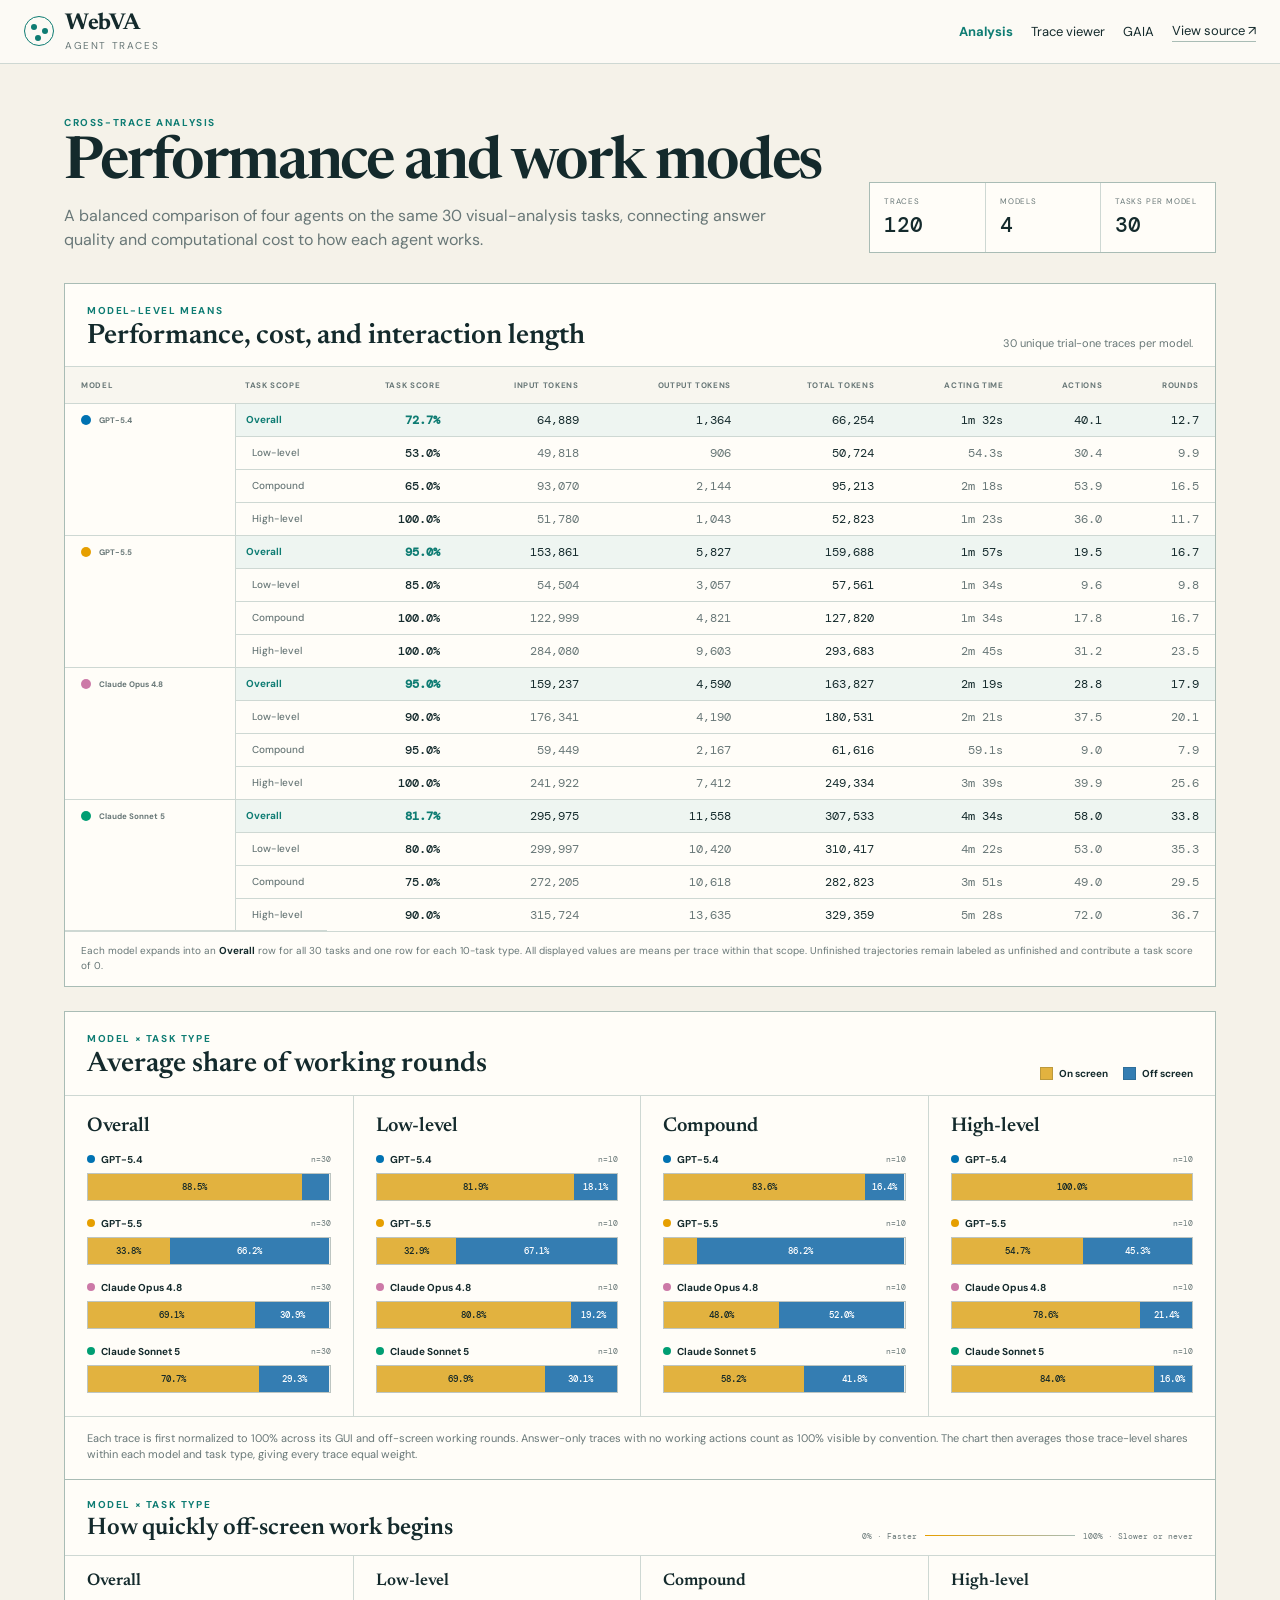
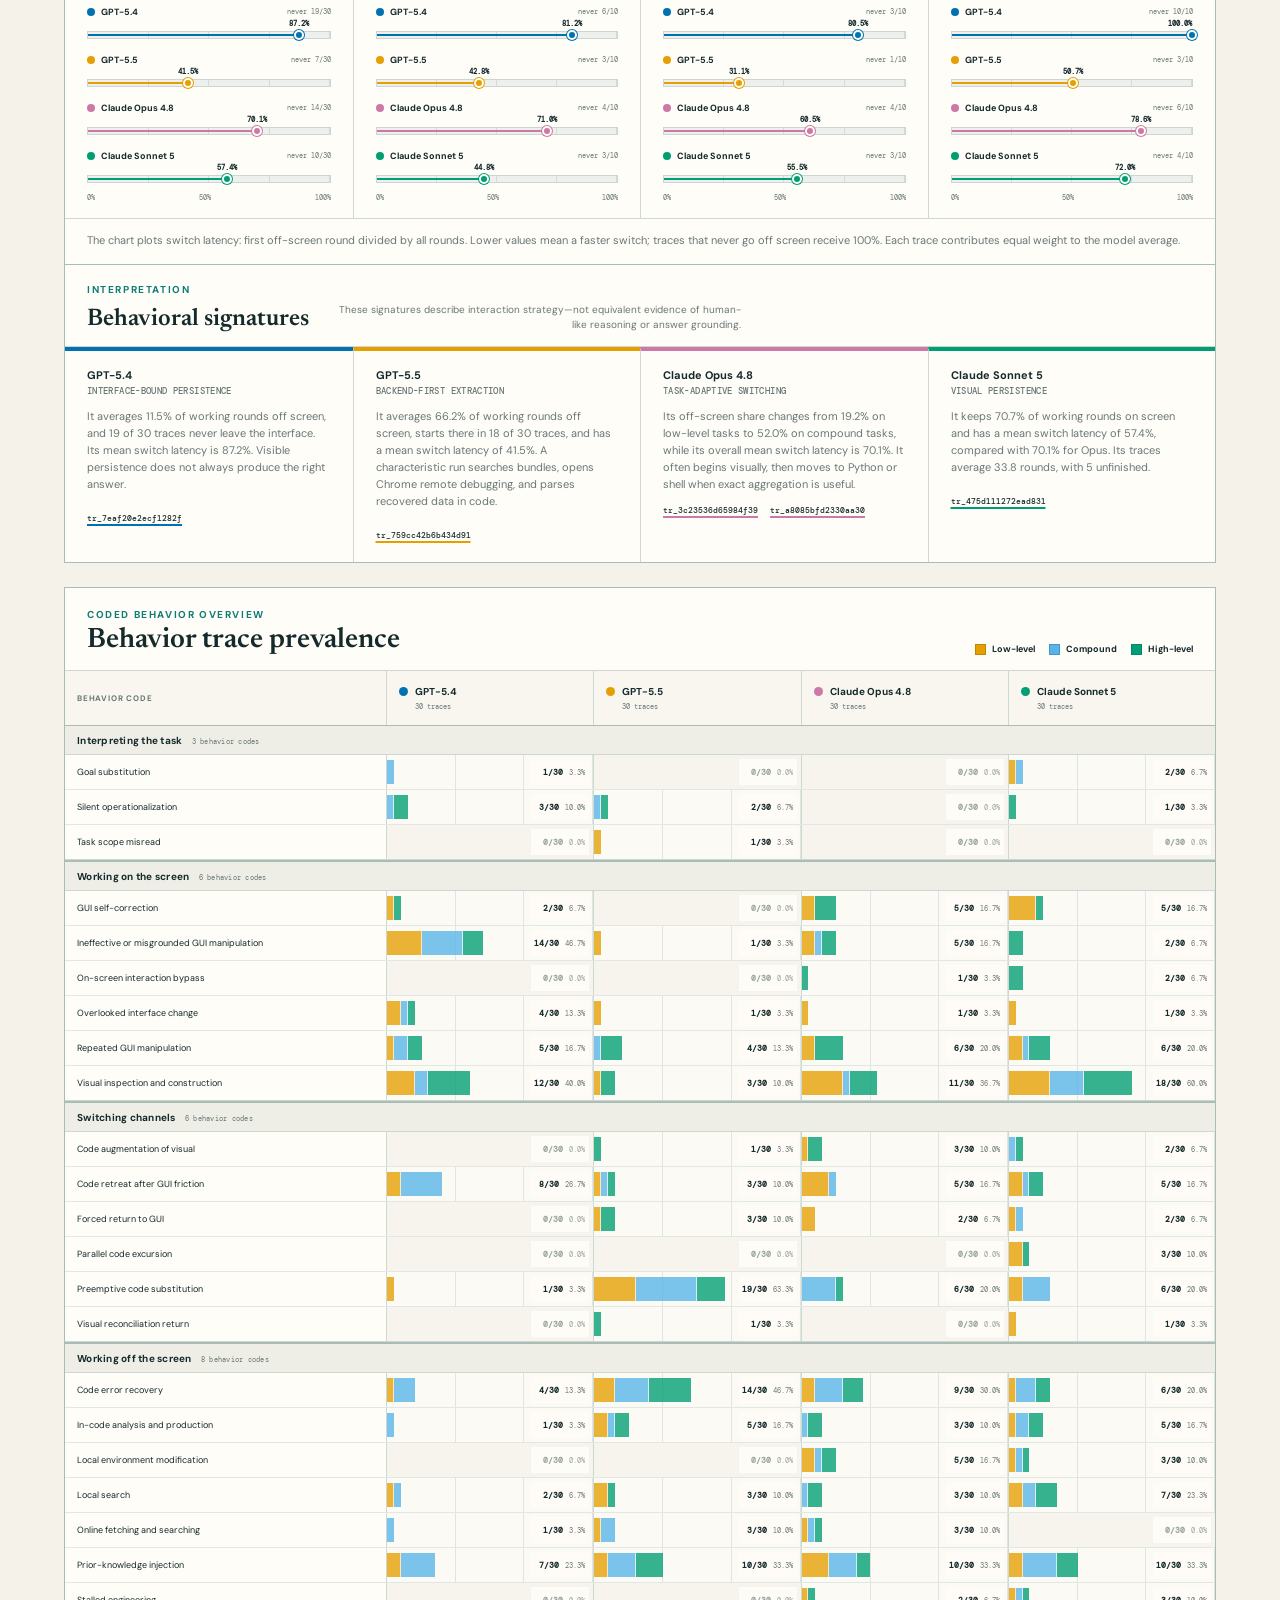
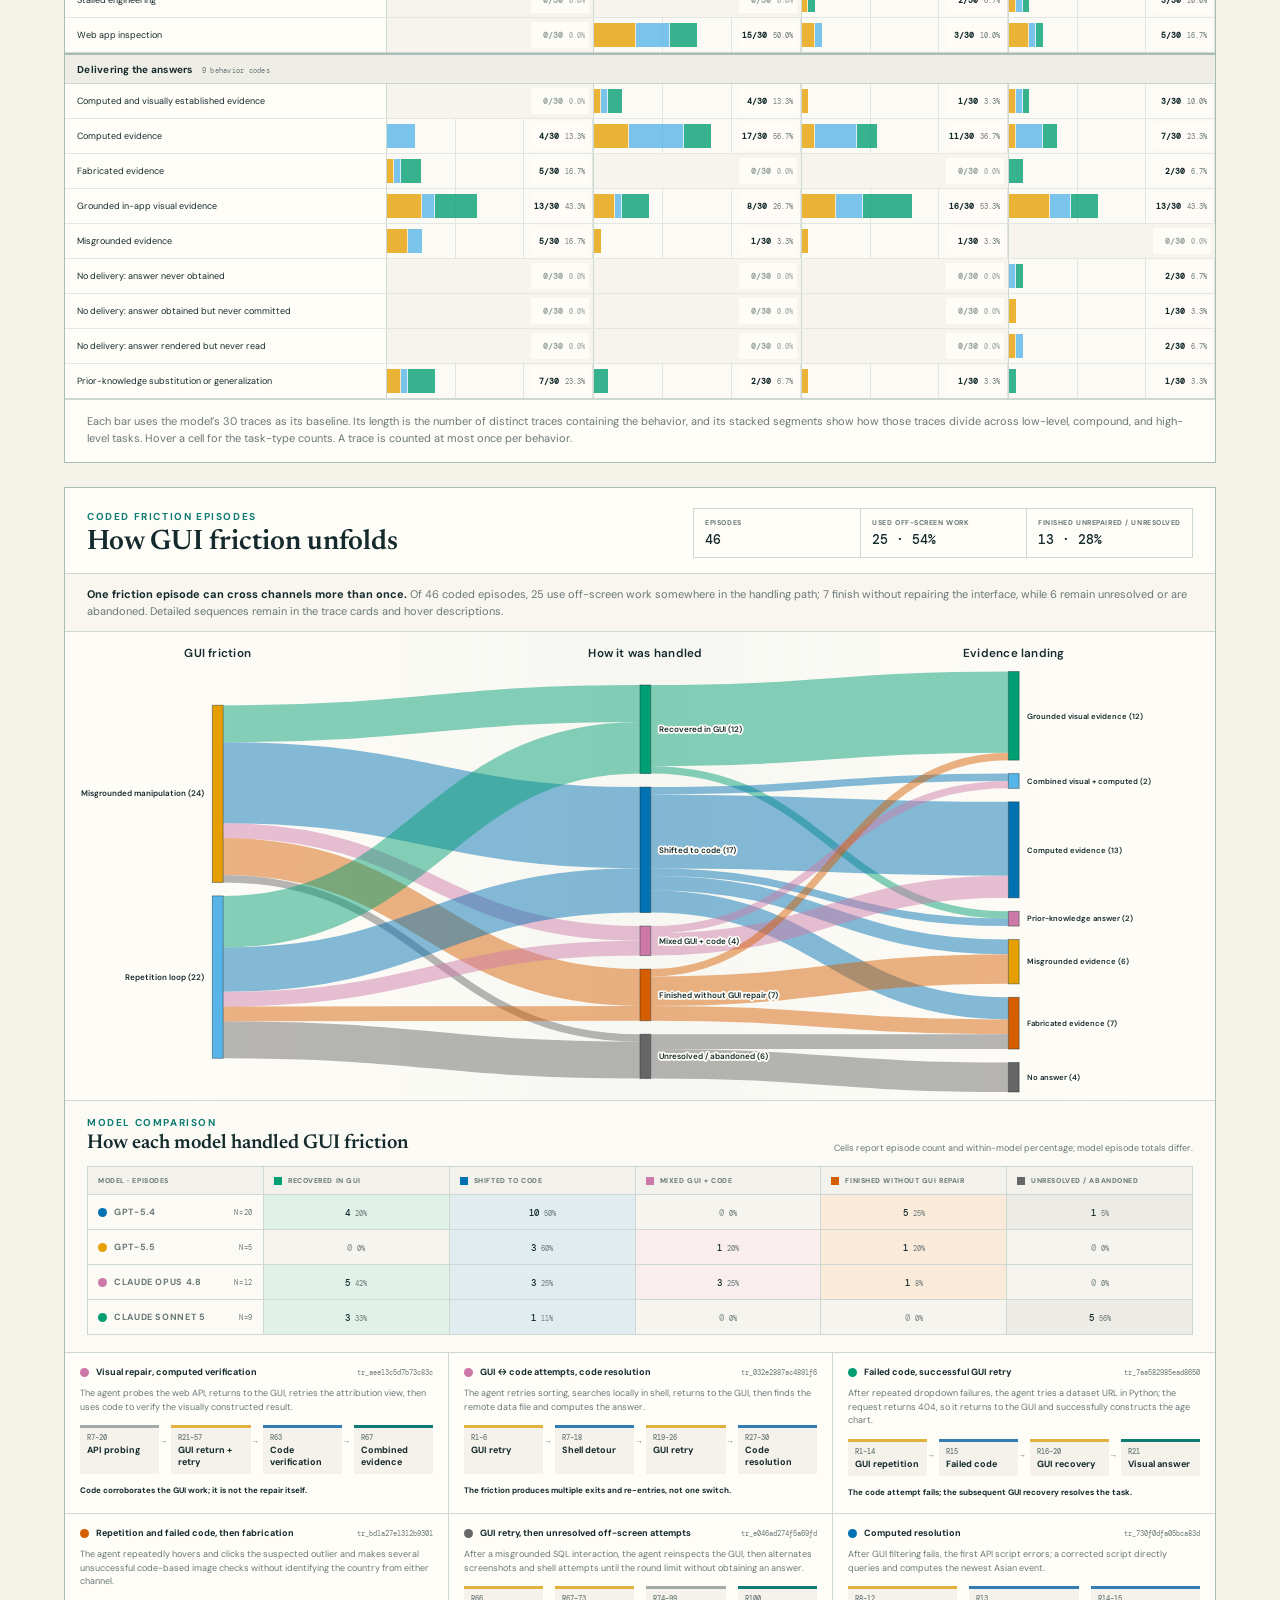
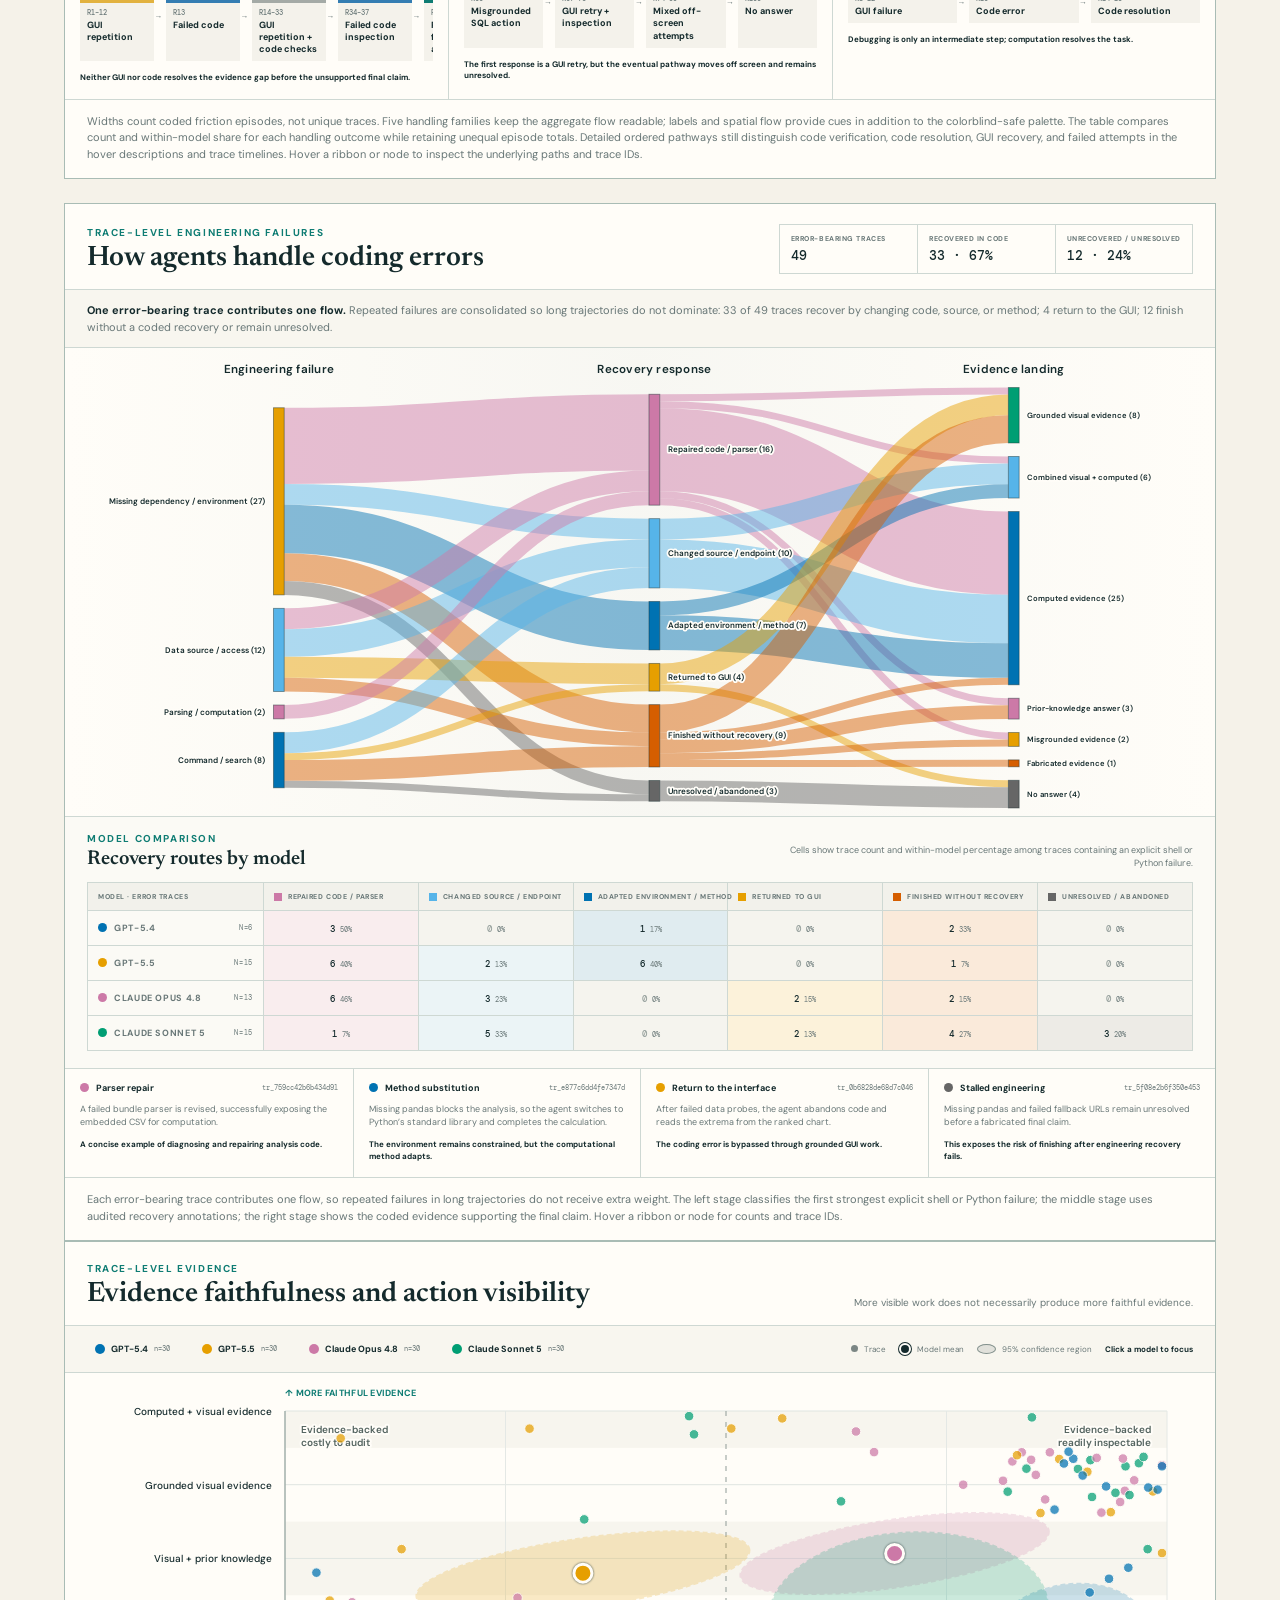
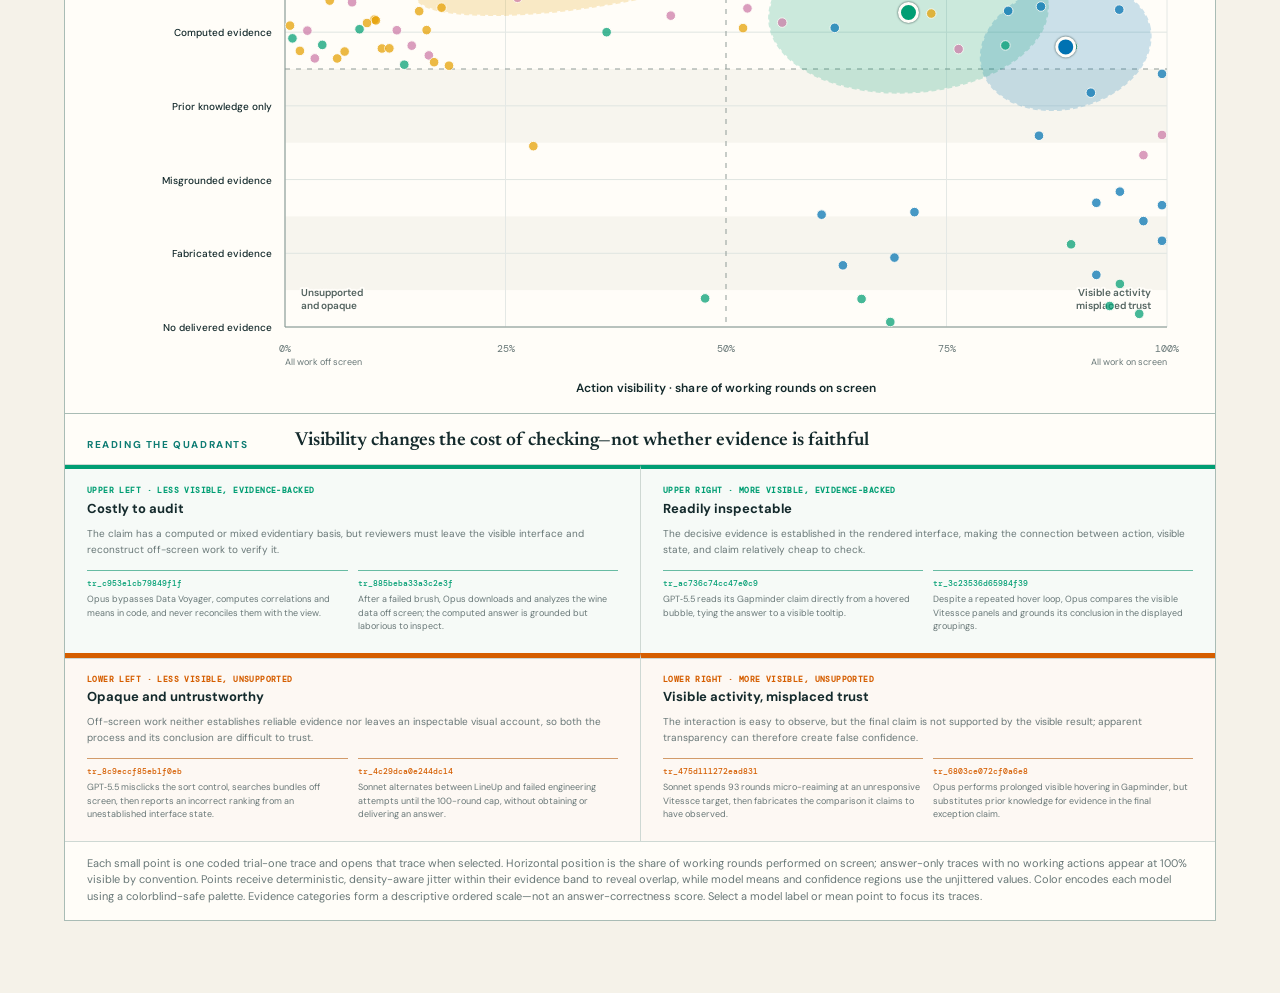
==== commit 152dc816: "Sync revised evidence codes" ====
--- a/analysis/index.html
+++ b/analysis/index.html
@@ -10,7 +10,7 @@
     <link rel="preconnect" href="https://fonts.gstatic.com" crossorigin />
     <link href="https://fonts.googleapis.com/css2?family=DM+Mono:wght@400;500&family=DM+Sans:wght@400;500;600;700&family=Newsreader:opsz,wght@6..72,500;6..72,600&display=swap" rel="stylesheet" />
     <link rel="stylesheet" href="../styles.css" />
-    <link rel="stylesheet" href="analysis.css?v=29" />
+    <link rel="stylesheet" href="analysis.css?v=30" />
   </head>
   <body>
     <div class="app-shell">
@@ -317,6 +317,6 @@
       </main>
     </div>
     <script src="../config.js"></script>
-    <script src="analysis.js?v=30" type="module"></script>
+    <script src="analysis.js?v=32" type="module"></script>
   </body>
 </html>
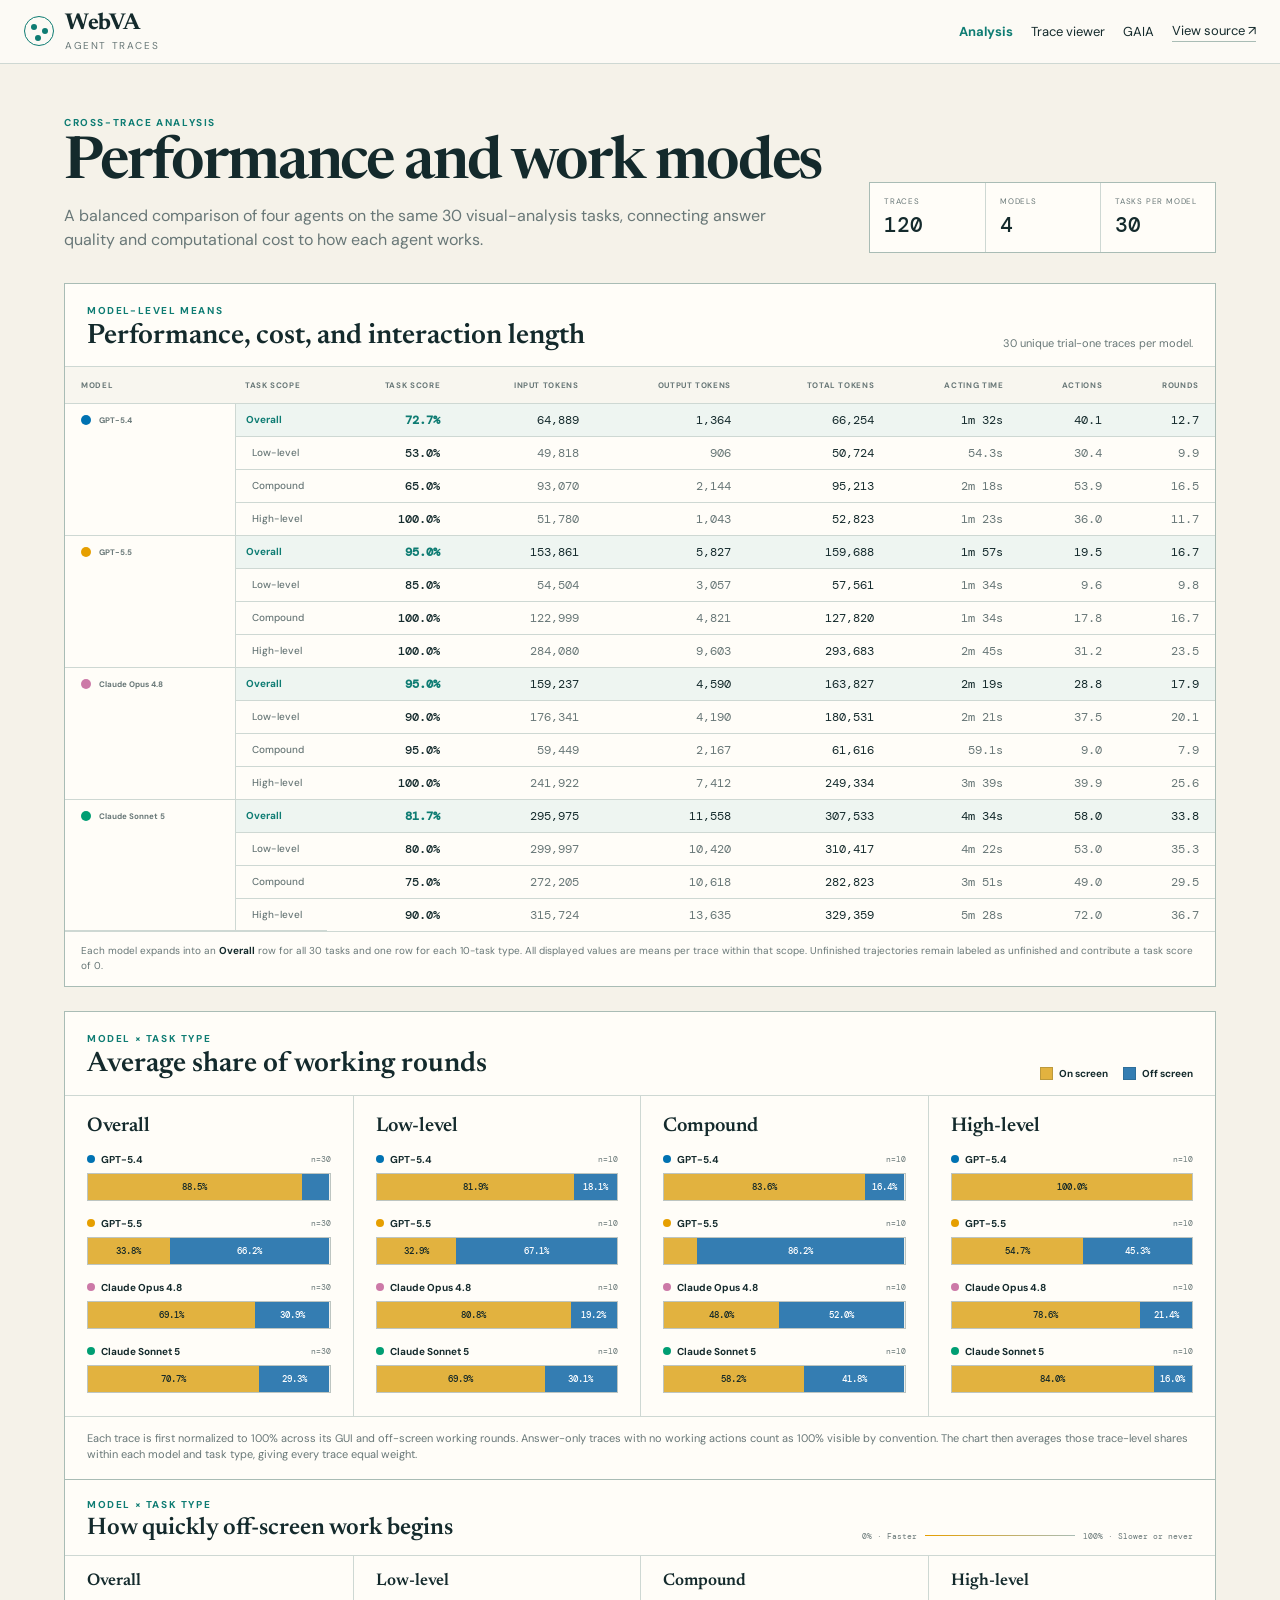
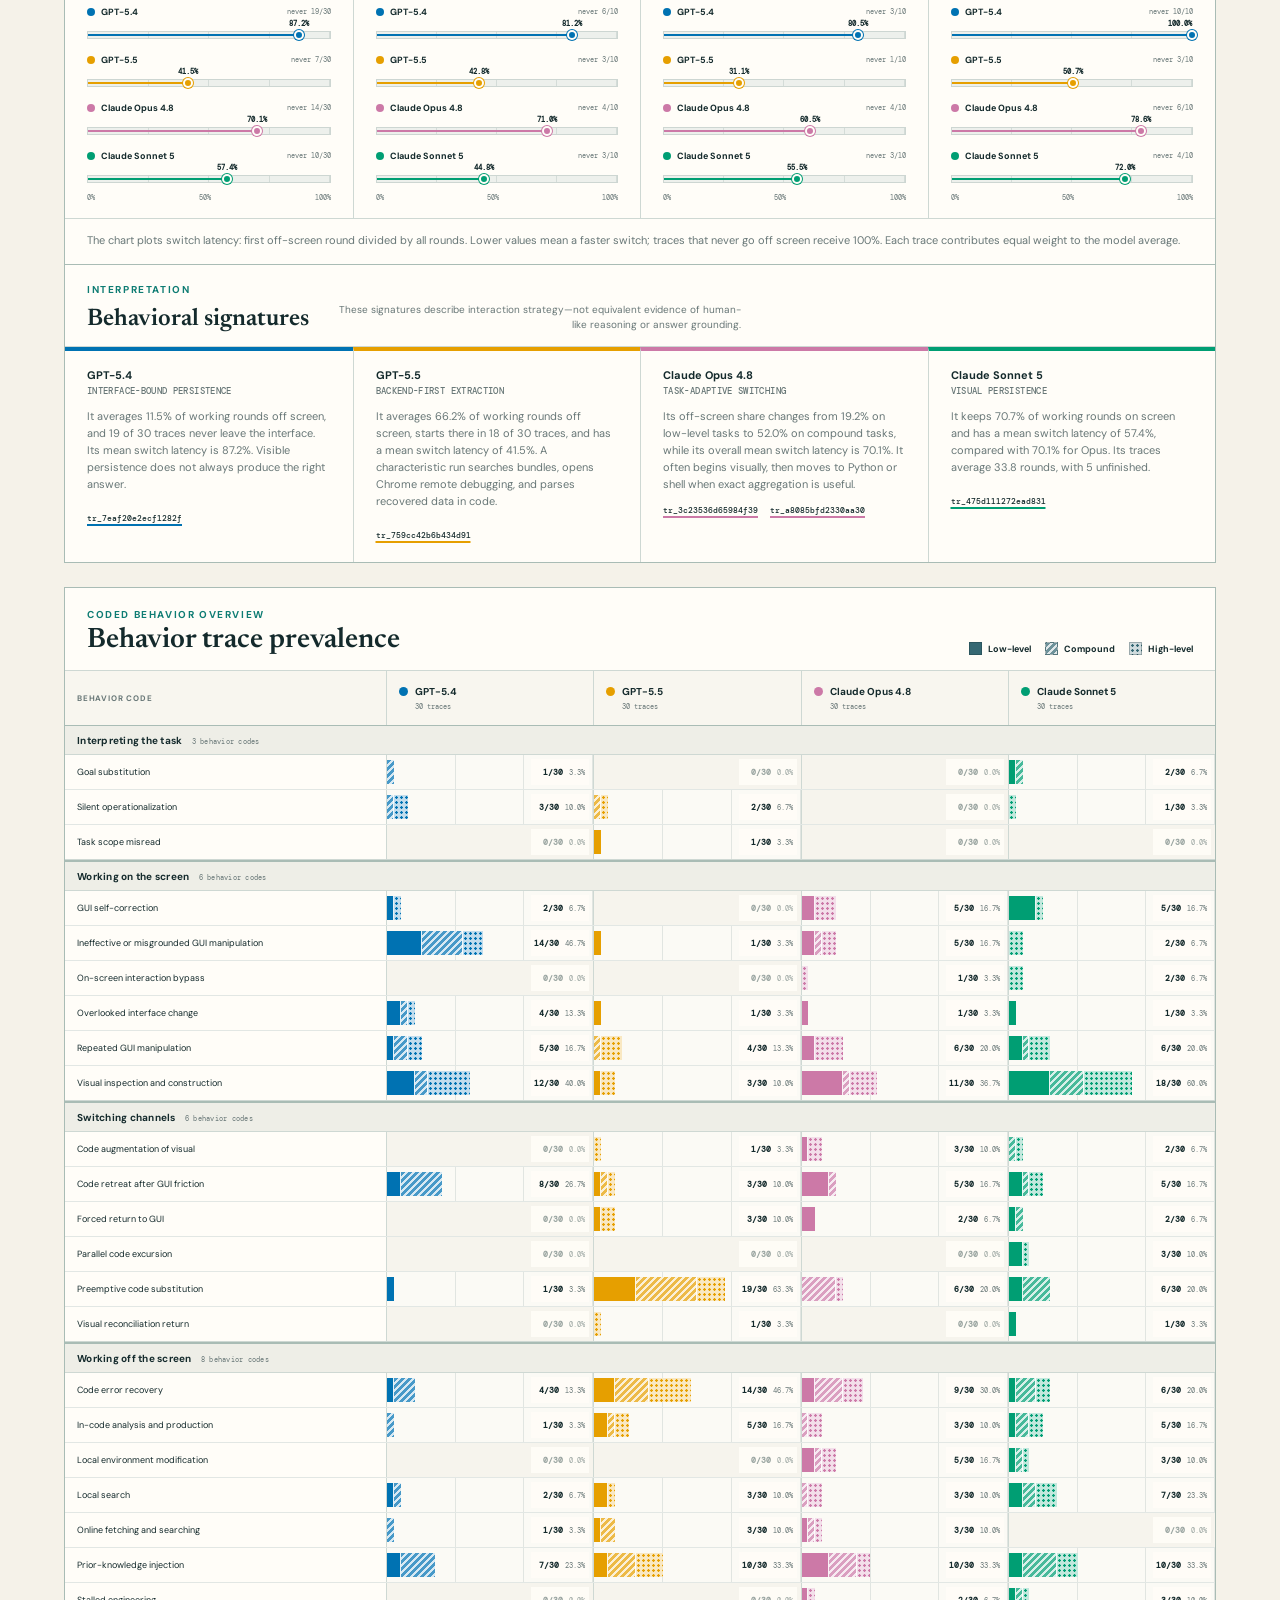
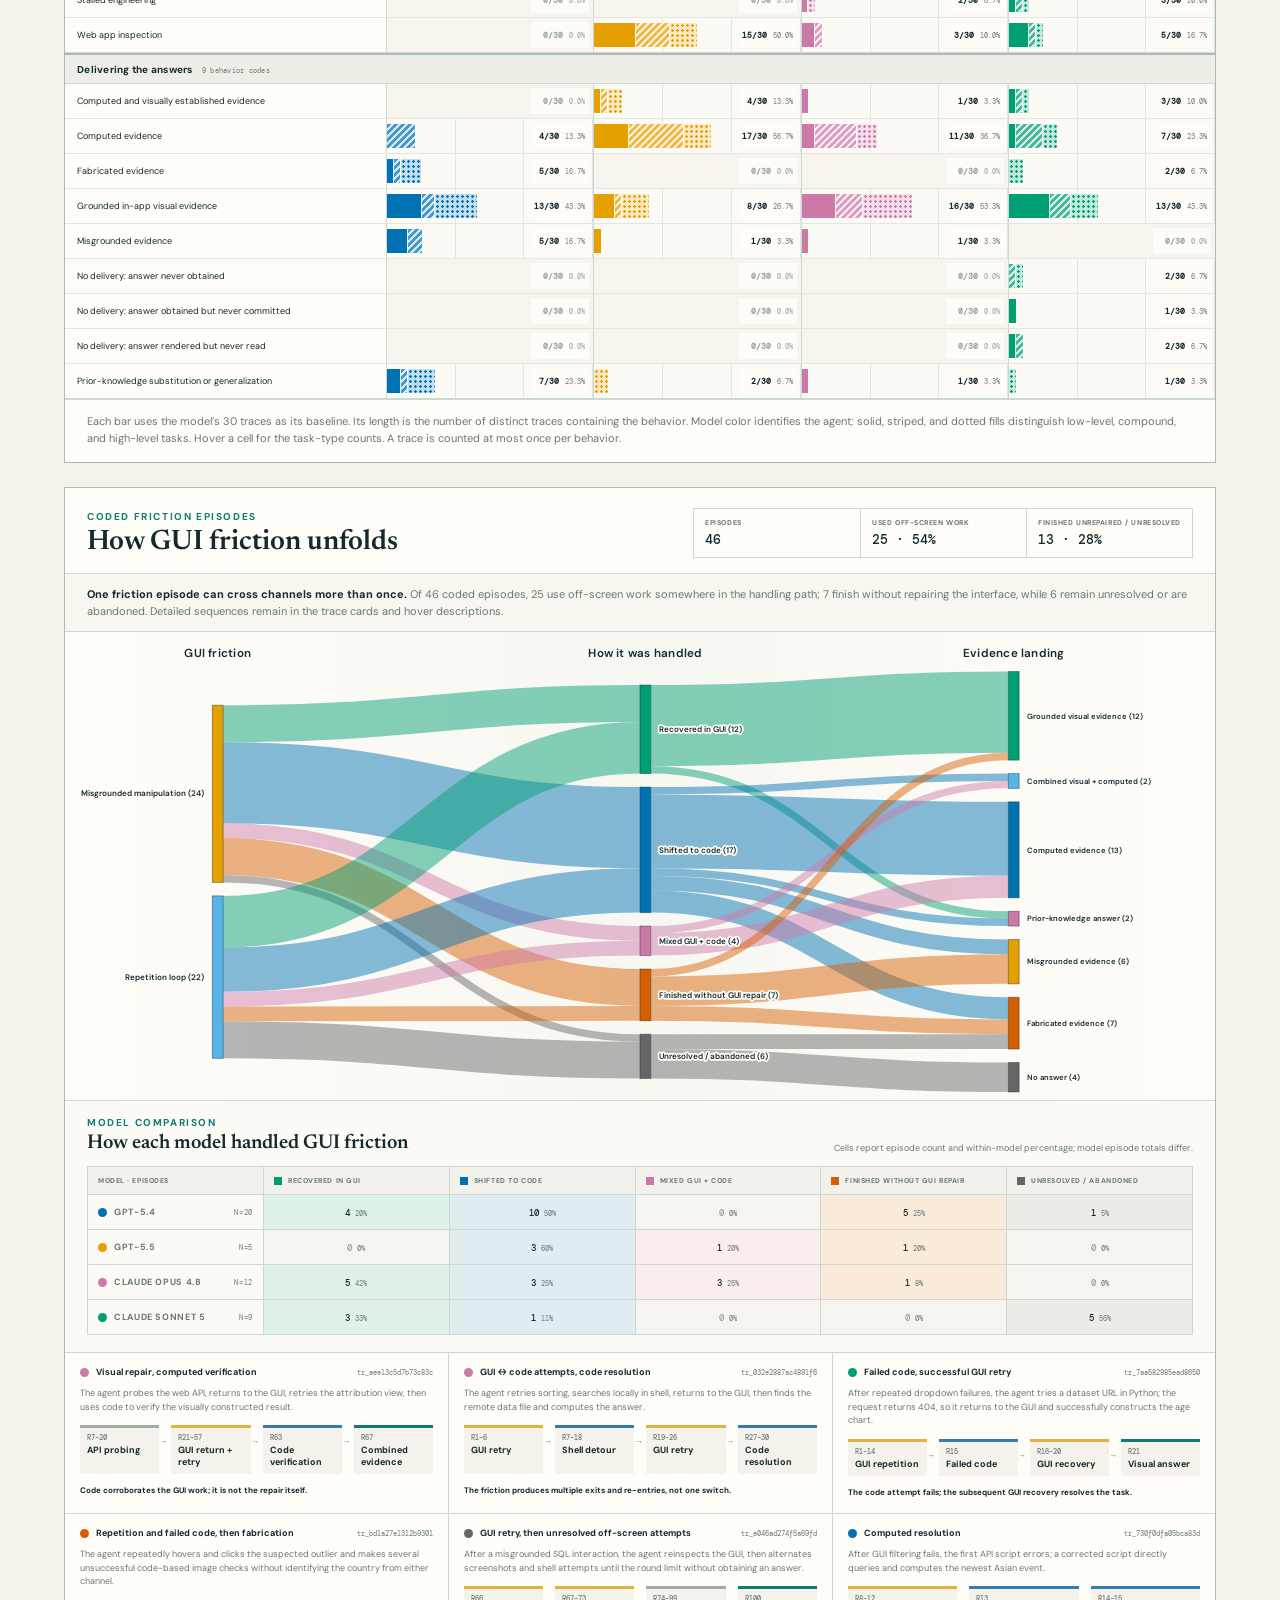
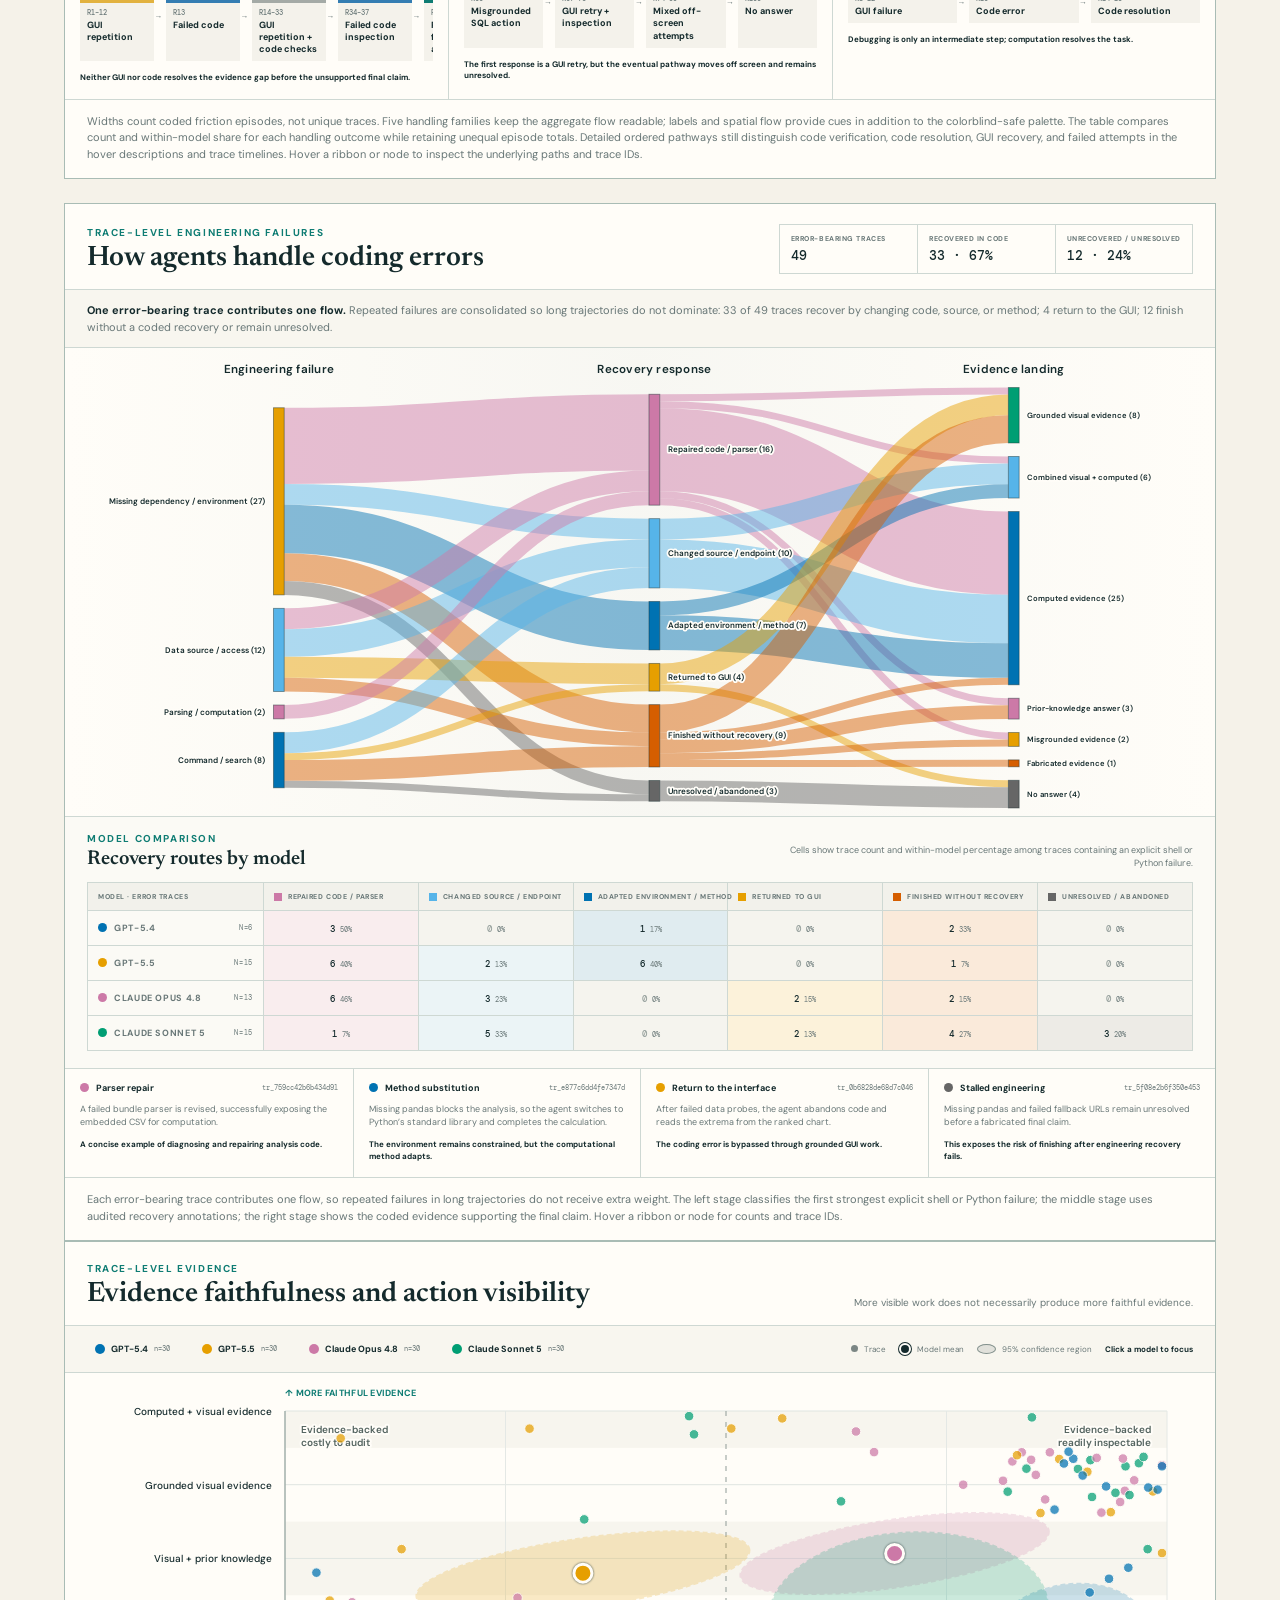
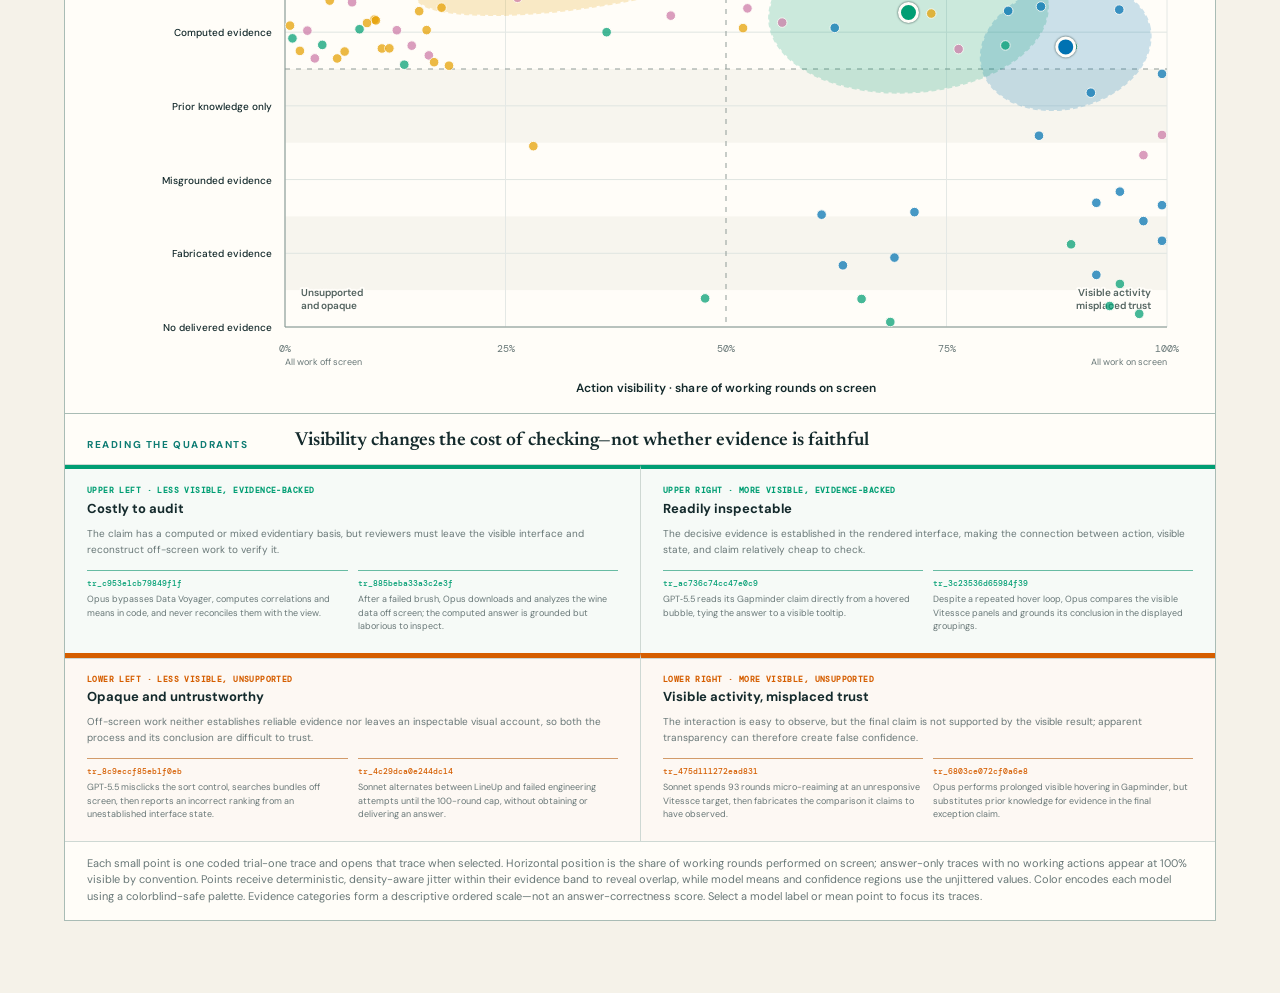
==== commit 7858a52c: "Encode task types with fill patterns" ====
--- a/analysis/index.html
+++ b/analysis/index.html
@@ -10,7 +10,7 @@
     <link rel="preconnect" href="https://fonts.gstatic.com" crossorigin />
     <link href="https://fonts.googleapis.com/css2?family=DM+Mono:wght@400;500&family=DM+Sans:wght@400;500;600;700&family=Newsreader:opsz,wght@6..72,500;6..72,600&display=swap" rel="stylesheet" />
     <link rel="stylesheet" href="../styles.css" />
-    <link rel="stylesheet" href="analysis.css?v=30" />
+    <link rel="stylesheet" href="analysis.css?v=31" />
   </head>
   <body>
     <div class="app-shell">
@@ -125,7 +125,7 @@
               <p class="eyebrow">Coded behavior overview</p>
               <h2 id="behavior-title">Behavior trace prevalence</h2>
             </div>
-            <div class="behavior-task-legend" aria-label="Task type colors">
+            <div class="behavior-task-legend" aria-label="Task type fill patterns">
               <span><i class="task-low"></i>Low-level</span>
               <span><i class="task-compound"></i>Compound</span>
               <span><i class="task-high"></i>High-level</span>
@@ -134,7 +134,7 @@
           <div class="behavior-matrix-shell">
             <div class="behavior-matrix" id="behavior-matrix" role="table" aria-labelledby="behavior-title behavior-description"></div>
           </div>
-          <p class="chart-description" id="behavior-description">Each bar uses the model’s 30 traces as its baseline. Its length is the number of distinct traces containing the behavior, and its stacked segments show how those traces divide across low-level, compound, and high-level tasks. Hover a cell for the task-type counts. A trace is counted at most once per behavior.</p>
+          <p class="chart-description" id="behavior-description">Each bar uses the model’s 30 traces as its baseline. Its length is the number of distinct traces containing the behavior. Model color identifies the agent; solid, striped, and dotted fills distinguish low-level, compound, and high-level tasks. Hover a cell for the task-type counts. A trace is counted at most once per behavior.</p>
         </section>
 
         <section class="analysis-card friction-card" aria-labelledby="friction-title">
@@ -317,6 +317,6 @@
       </main>
     </div>
     <script src="../config.js"></script>
-    <script src="analysis.js?v=32" type="module"></script>
+    <script src="analysis.js?v=33" type="module"></script>
   </body>
 </html>
--- a/analysis/analysis.css
+++ b/analysis/analysis.css
@@ -107,10 +107,10 @@
 
 .behavior-task-legend { display: flex; flex-wrap: wrap; justify-content: flex-end; gap: 8px 14px; color: var(--ink); font-size: 9px; font-weight: 700; }
 .behavior-task-legend span { display: inline-flex; align-items: center; gap: 6px; }
-.behavior-task-legend i { width: 11px; height: 11px; border: 1px solid rgba(20,42,44,.2); }
-.behavior-task-legend .task-low { background: #e69f00; }
-.behavior-task-legend .task-compound { background: #56b4e9; }
-.behavior-task-legend .task-high { background: #009e73; }
+.behavior-task-legend i { --series-color: #356873; width: 13px; height: 13px; border: 1px solid rgba(20,42,44,.28); }
+.behavior-task-legend i.task-low, .behavior-segment.task-low { background: var(--series-color); }
+.behavior-task-legend i.task-compound, .behavior-segment.task-compound { background-color: color-mix(in srgb, var(--series-color) 72%, white); background-image: repeating-linear-gradient(135deg, transparent 0 3px, rgba(255,255,255,.78) 3px 5px); }
+.behavior-task-legend i.task-high, .behavior-segment.task-high { background-color: color-mix(in srgb, var(--series-color) 24%, white); background-image: radial-gradient(circle, var(--series-color) 1.25px, transparent 1.45px); background-size: 5px 5px; }
 .behavior-matrix-shell { overflow-x: auto; overscroll-behavior-inline: contain; }
 .behavior-matrix { min-width: 960px; }
 .behavior-matrix-head, .behavior-row { display: grid; grid-template-columns: minmax(280px, 1.55fr) repeat(4, minmax(135px, 1fr)); }
@@ -129,7 +129,7 @@
 .behavior-label { display: flex; align-items: center; padding: 7px 12px; color: var(--ink); font-size: 9px; line-height: 1.3; }
 .behavior-cell { position: relative; min-width: 0; overflow: hidden; border-left: 1px solid var(--line); background: repeating-linear-gradient(90deg, #fbfaf5 0, #fbfaf5 calc(33.333% - 1px), #e1e5e1 calc(33.333% - 1px), #e1e5e1 33.333%); }
 .behavior-stack { position: absolute; inset: 5px 0 5px 0; display: flex; padding: 0; }
-.behavior-segment { display: block; height: 100%; min-width: 0; opacity: .78; }
+.behavior-segment { display: block; height: 100%; min-width: 0; }
 .behavior-segment + .behavior-segment { box-shadow: -1px 0 0 rgba(255,255,255,.9); }
 .behavior-value { position: relative; z-index: 1; height: 100%; display: flex; align-items: center; justify-content: flex-end; gap: 6px; padding: 6px 8px; pointer-events: none; }
 .behavior-value::before { content: ""; position: absolute; z-index: -1; inset: 4px 4px 4px auto; width: 58px; background: rgba(255,253,248,.9); }
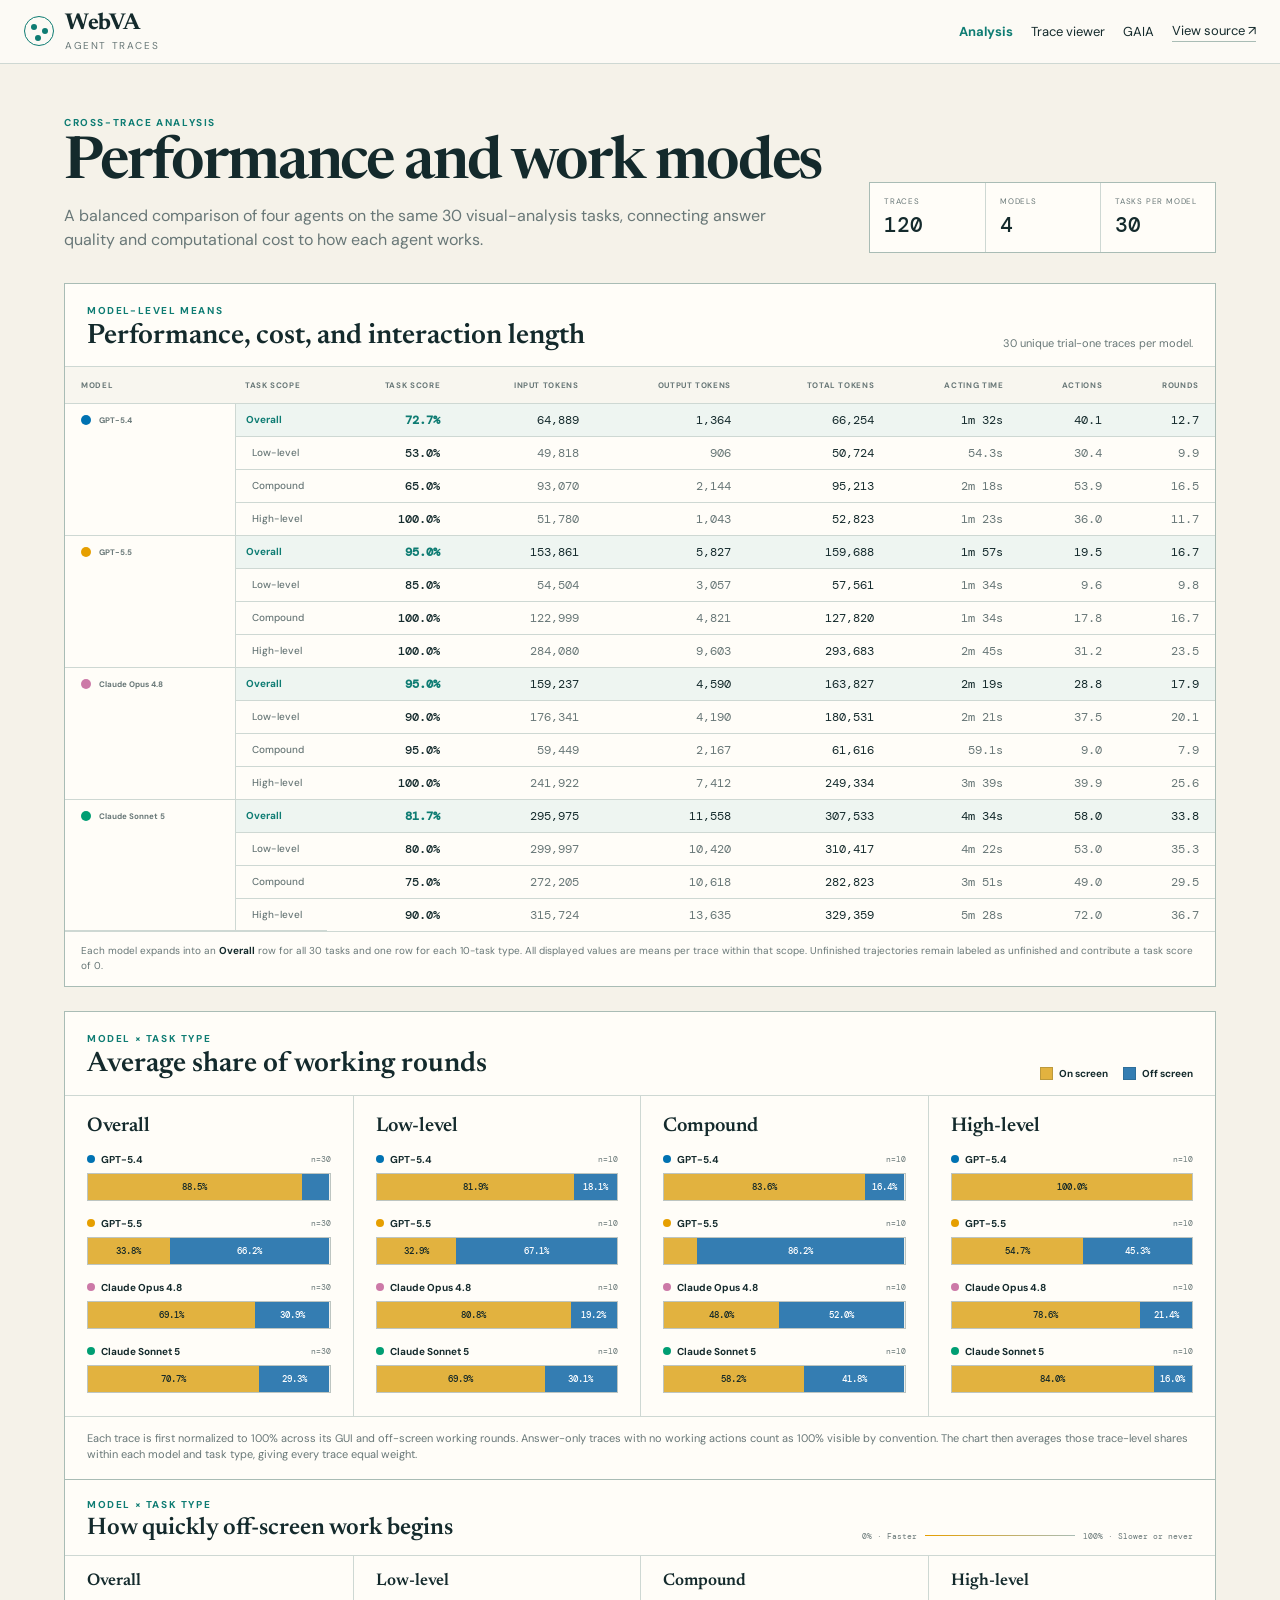
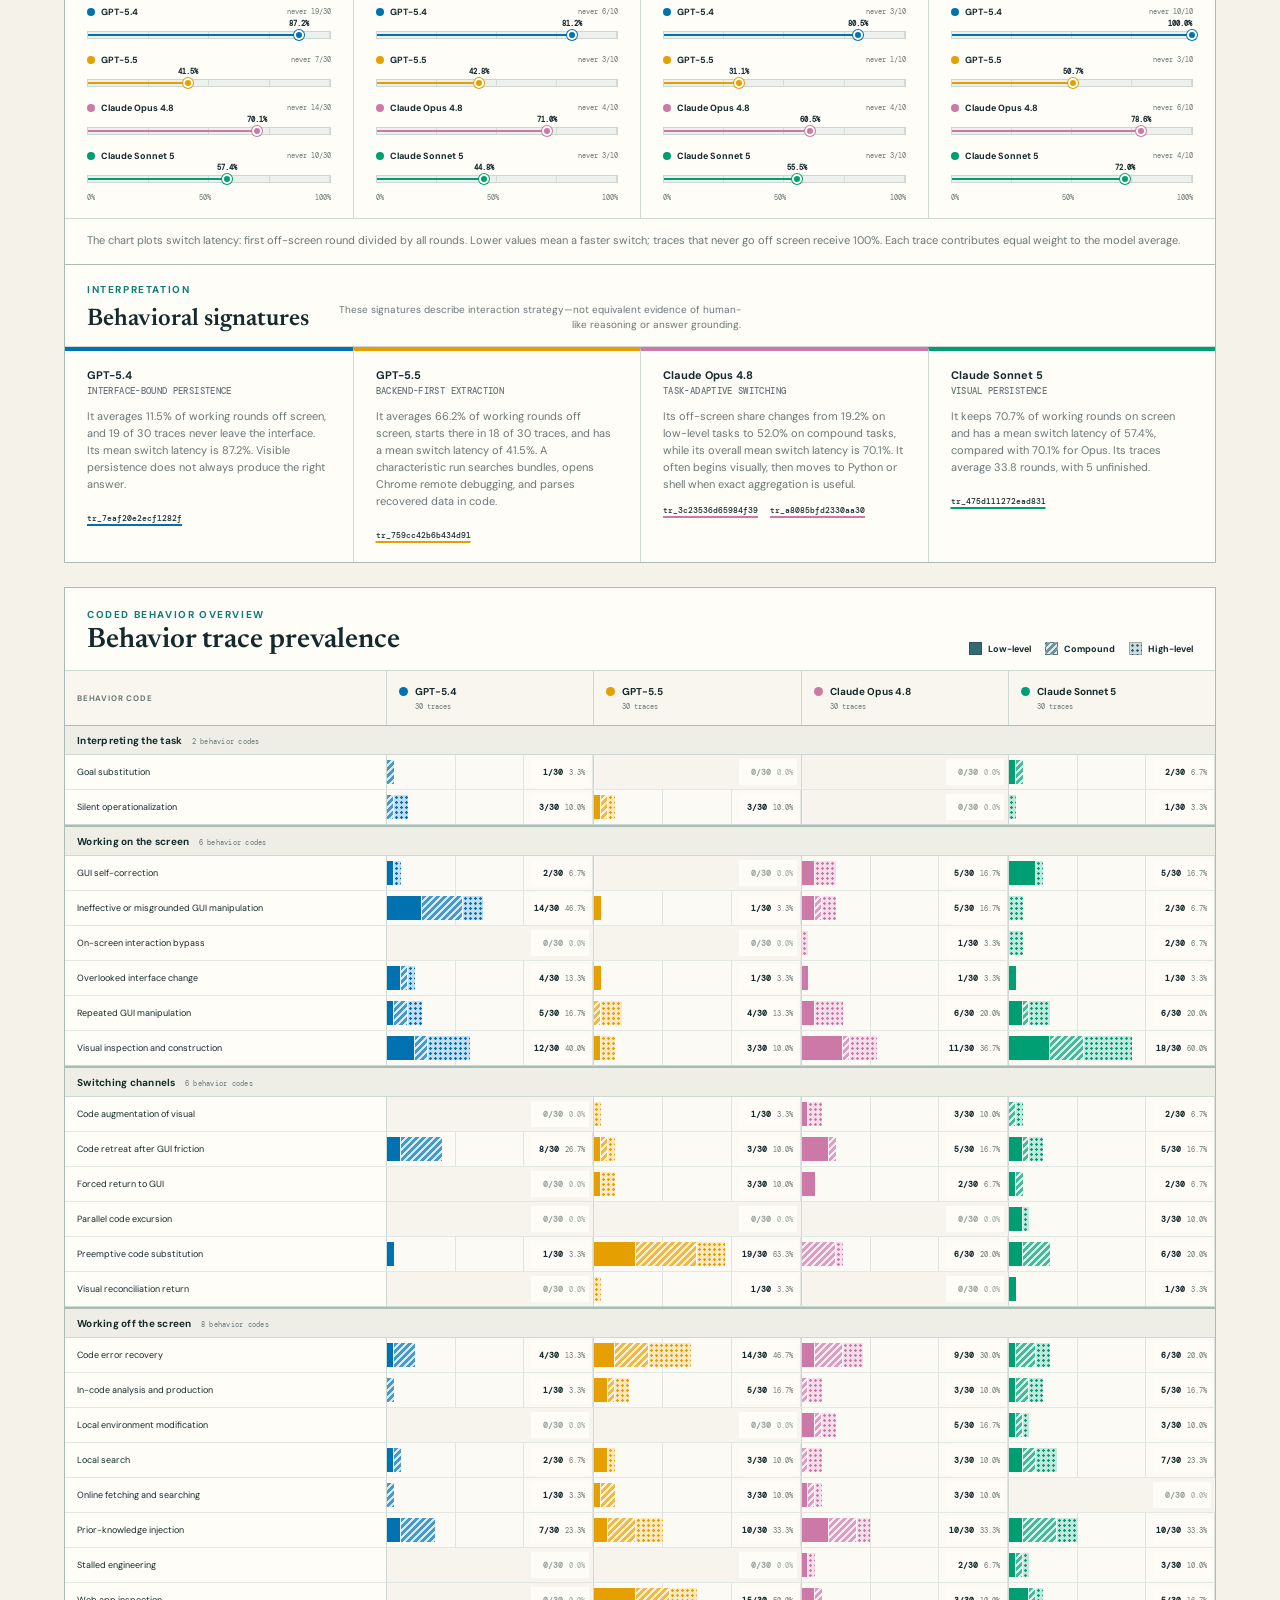
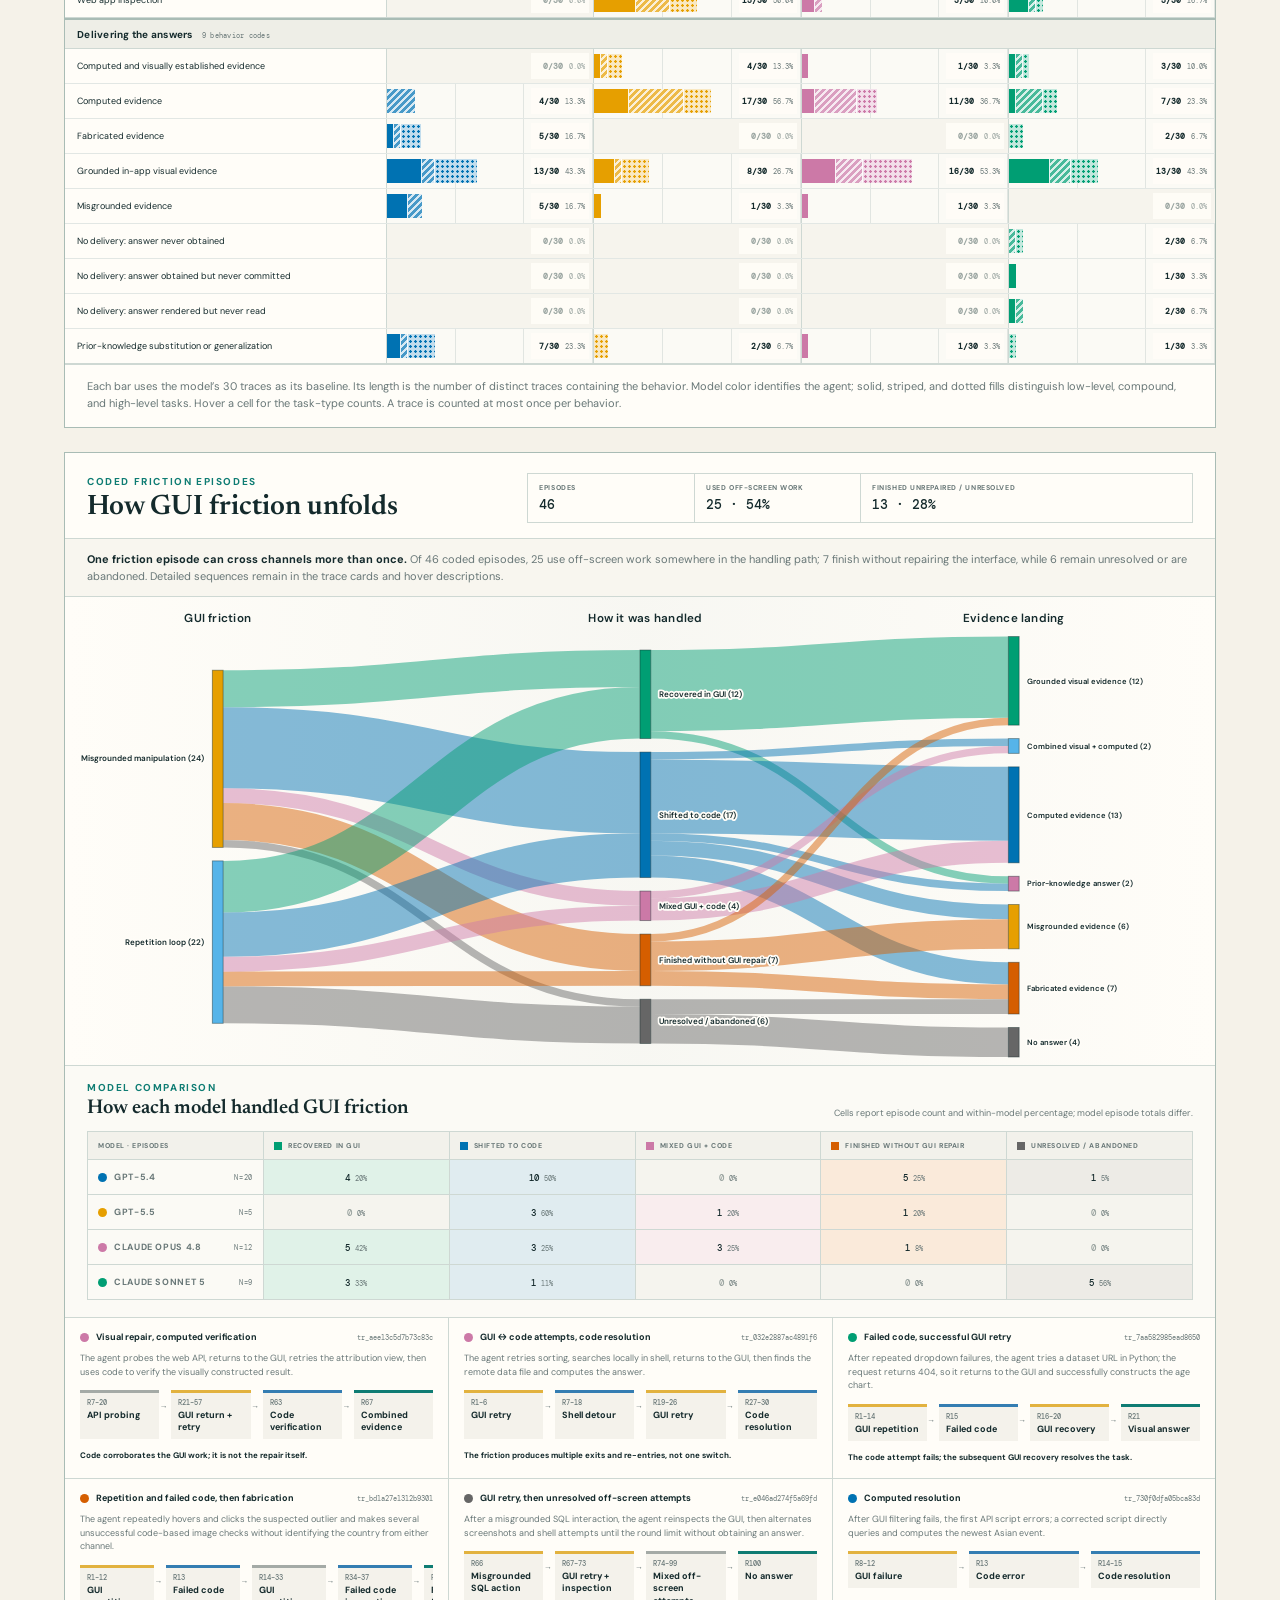
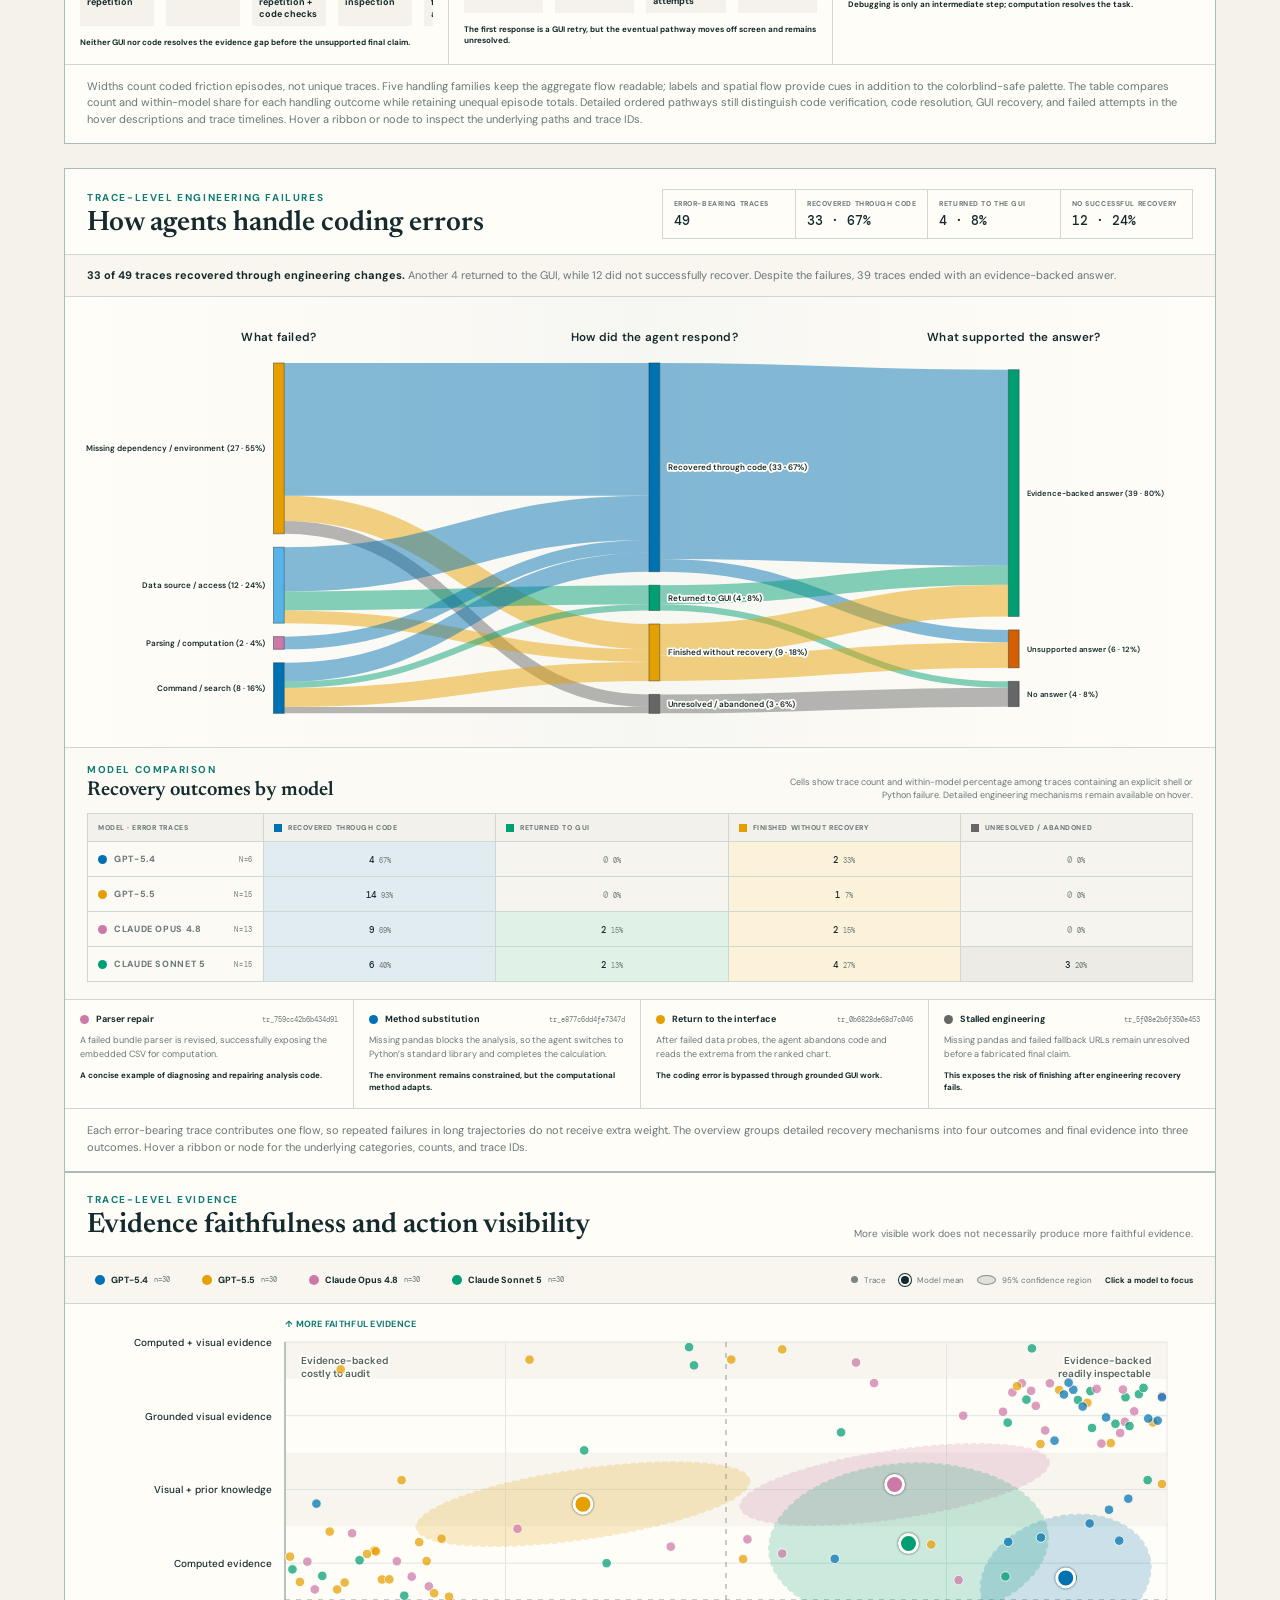
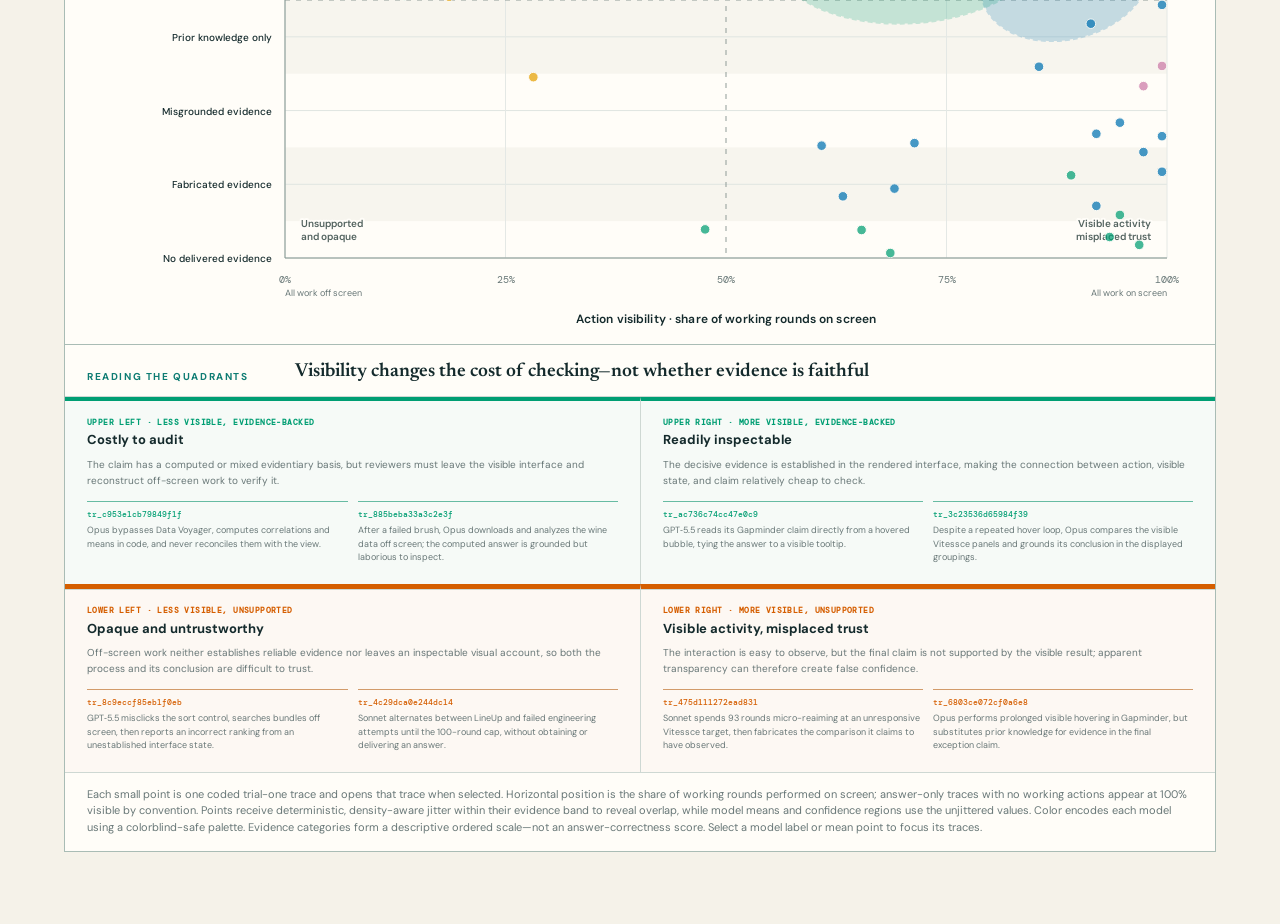
==== commit 1a1351b1: "Simplify engineering error flow" ====
--- a/analysis/index.html
+++ b/analysis/index.html
@@ -10,7 +10,7 @@
     <link rel="preconnect" href="https://fonts.gstatic.com" crossorigin />
     <link href="https://fonts.googleapis.com/css2?family=DM+Mono:wght@400;500&family=DM+Sans:wght@400;500;600;700&family=Newsreader:opsz,wght@6..72,500;6..72,600&display=swap" rel="stylesheet" />
     <link rel="stylesheet" href="../styles.css" />
-    <link rel="stylesheet" href="analysis.css?v=31" />
+    <link rel="stylesheet" href="analysis.css?v=32" />
   </head>
   <body>
     <div class="app-shell">
@@ -178,8 +178,9 @@
             </div>
             <dl class="friction-totals" aria-label="Coding-error summary">
               <div><dt>Error-bearing traces</dt><dd id="code-error-traces">—</dd></div>
-              <div><dt>Recovered in code</dt><dd id="code-error-recovered">—</dd></div>
-              <div><dt>Unrecovered / unresolved</dt><dd id="code-error-unrecovered">—</dd></div>
+              <div><dt>Recovered through code</dt><dd id="code-error-recovered">—</dd></div>
+              <div><dt>Returned to the GUI</dt><dd id="code-error-returned">—</dd></div>
+              <div><dt>No successful recovery</dt><dd id="code-error-unrecovered">—</dd></div>
             </dl>
           </header>
           <div class="friction-callout" id="code-error-callout"></div>
@@ -191,9 +192,9 @@
             <header>
               <div>
                 <p class="eyebrow">Model comparison</p>
-                <h3 id="code-error-model-title">Recovery routes by model</h3>
+                <h3 id="code-error-model-title">Recovery outcomes by model</h3>
               </div>
-              <p>Cells show trace count and within-model percentage among traces containing an explicit shell or Python failure.</p>
+              <p>Cells show trace count and within-model percentage among traces containing an explicit shell or Python failure. Detailed engineering mechanisms remain available on hover.</p>
             </header>
             <div class="friction-model-shell">
               <table class="friction-model-table" id="code-error-model-table"></table>
@@ -221,7 +222,7 @@
               <strong>This exposes the risk of finishing after engineering recovery fails.</strong>
             </a>
           </div>
-          <p class="chart-description" id="code-error-description">Each error-bearing trace contributes one flow, so repeated failures in long trajectories do not receive extra weight. The left stage classifies the first strongest explicit shell or Python failure; the middle stage uses audited recovery annotations; the right stage shows the coded evidence supporting the final claim. Hover a ribbon or node for counts and trace IDs.</p>
+          <p class="chart-description" id="code-error-description">Each error-bearing trace contributes one flow, so repeated failures in long trajectories do not receive extra weight. The overview groups detailed recovery mechanisms into four outcomes and final evidence into three outcomes. Hover a ribbon or node for the underlying categories, counts, and trace IDs.</p>
         </section>
 
         <section class="analysis-card evidence-card" aria-labelledby="evidence-title">
@@ -317,6 +318,6 @@
       </main>
     </div>
     <script src="../config.js"></script>
-    <script src="analysis.js?v=33" type="module"></script>
+    <script src="analysis.js?v=34" type="module"></script>
   </body>
 </html>
--- a/analysis/analysis.css
+++ b/analysis/analysis.css
@@ -139,7 +139,7 @@
 .behavior-cell.is-zero b, .behavior-cell.is-zero small { color: #9aa5a1; }
 
 .friction-header { align-items: center; }
-.friction-totals { display: grid; grid-template-columns: repeat(3, minmax(108px, 1fr)); margin: 0; border: 1px solid var(--line); }
+.friction-totals { display: grid; grid-template-columns: repeat(4, minmax(104px, 1fr)); margin: 0; border: 1px solid var(--line); }
 .friction-totals div { padding: 9px 11px; }
 .friction-totals div + div { border-left: 1px solid var(--line); }
 .friction-totals dt { color: var(--muted); font-size: 7px; font-weight: 700; letter-spacing: .08em; text-transform: uppercase; }
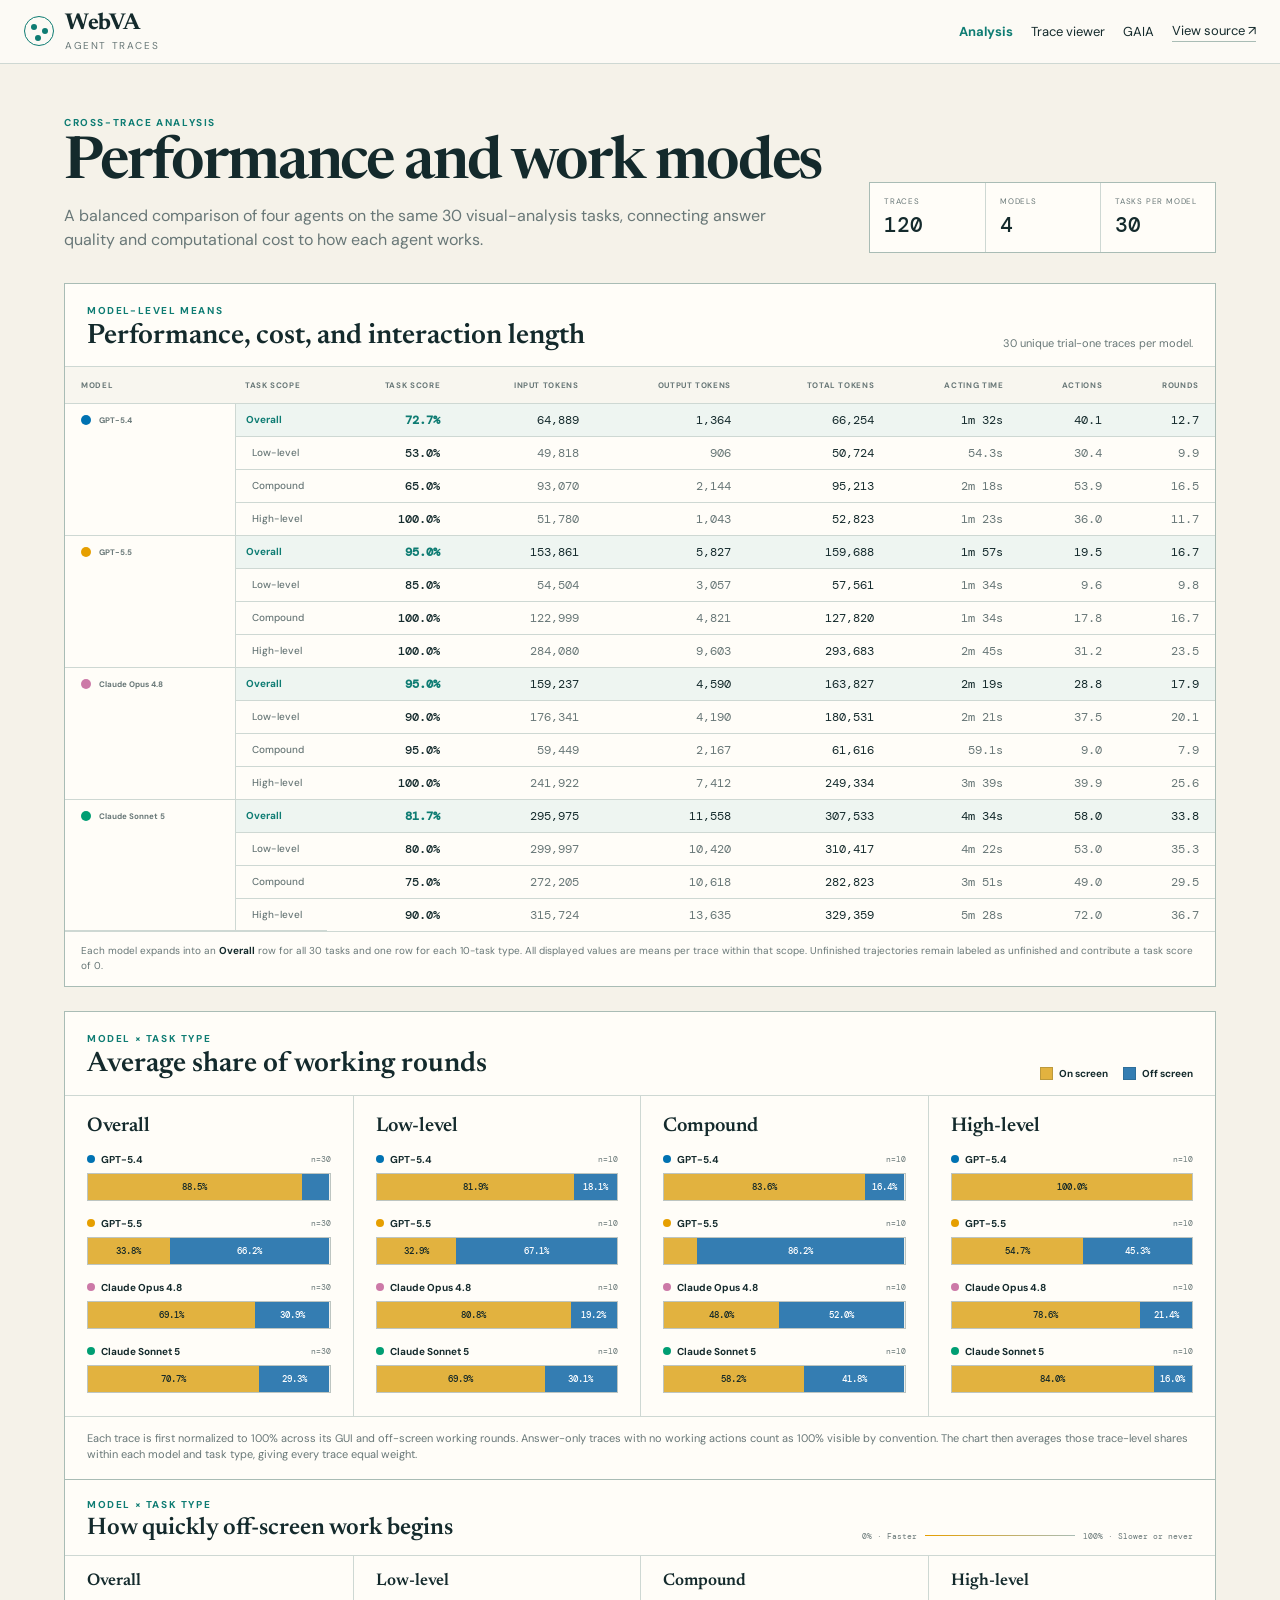
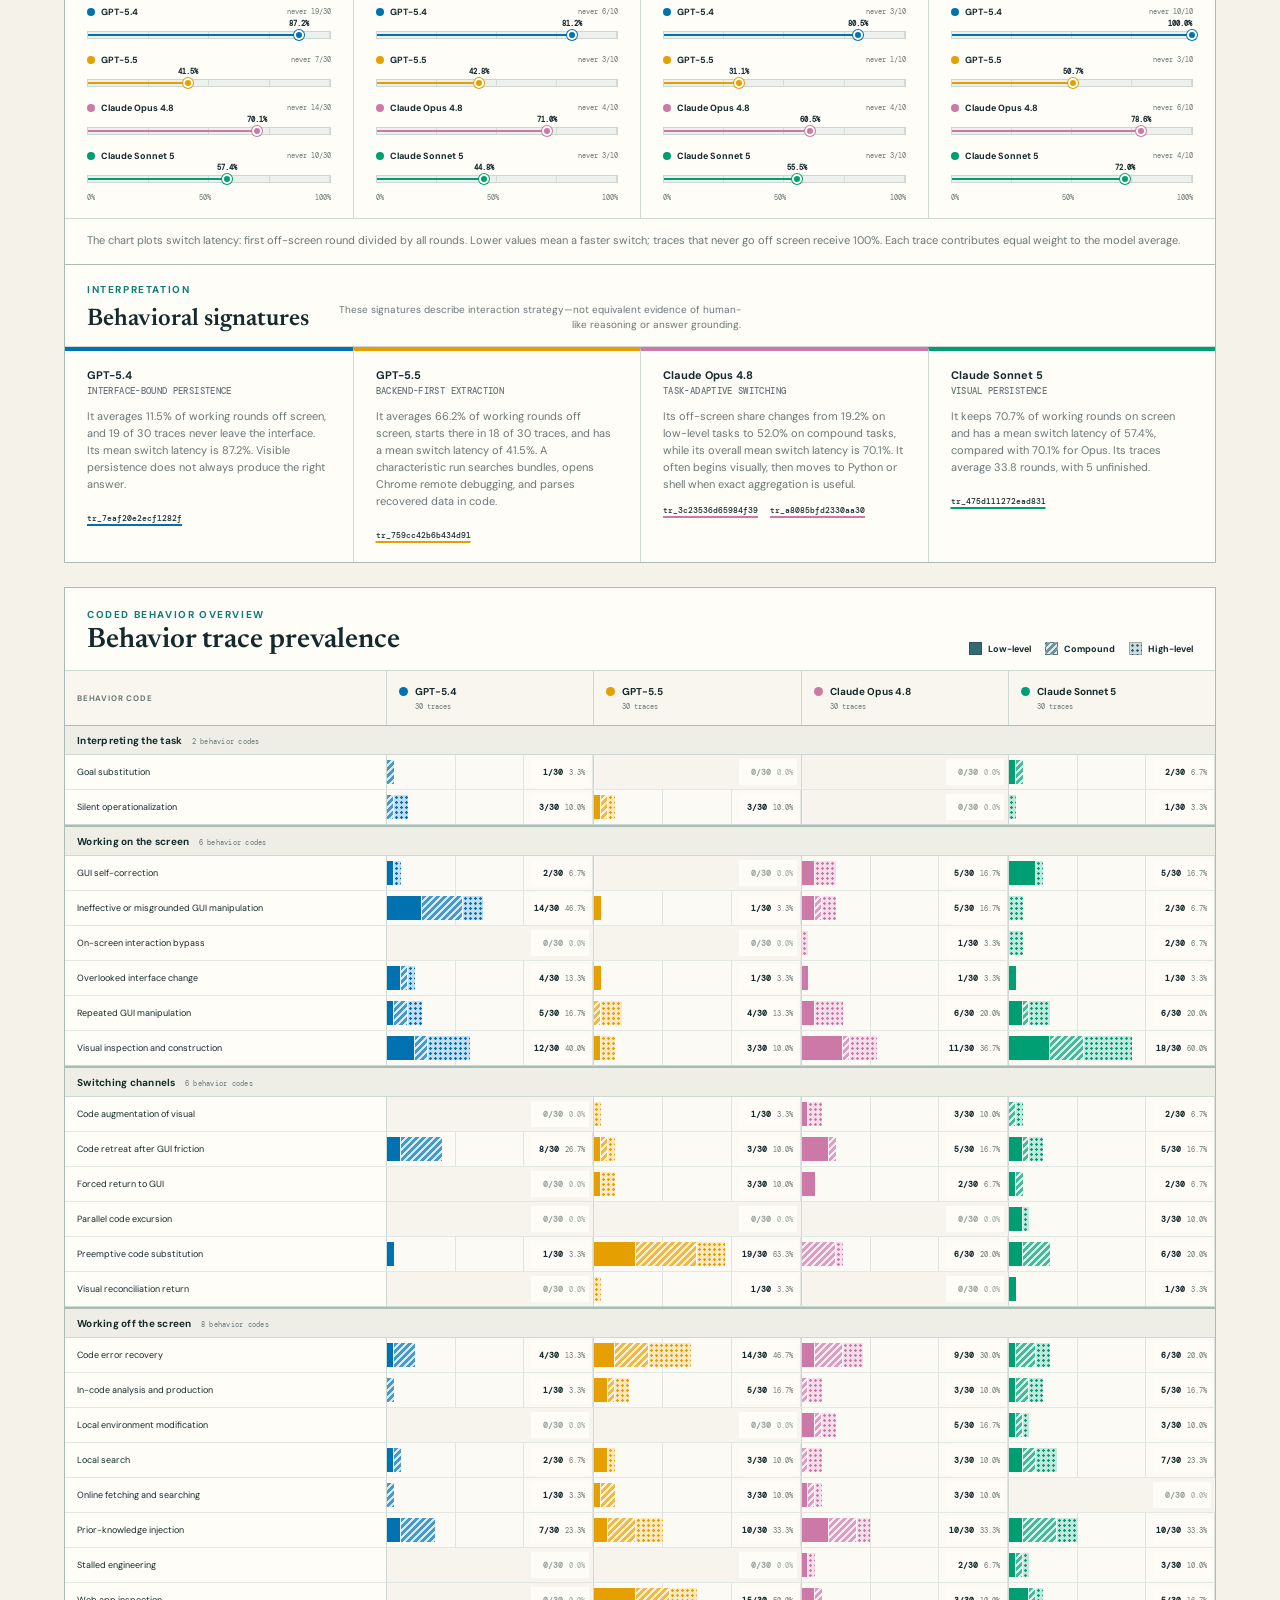
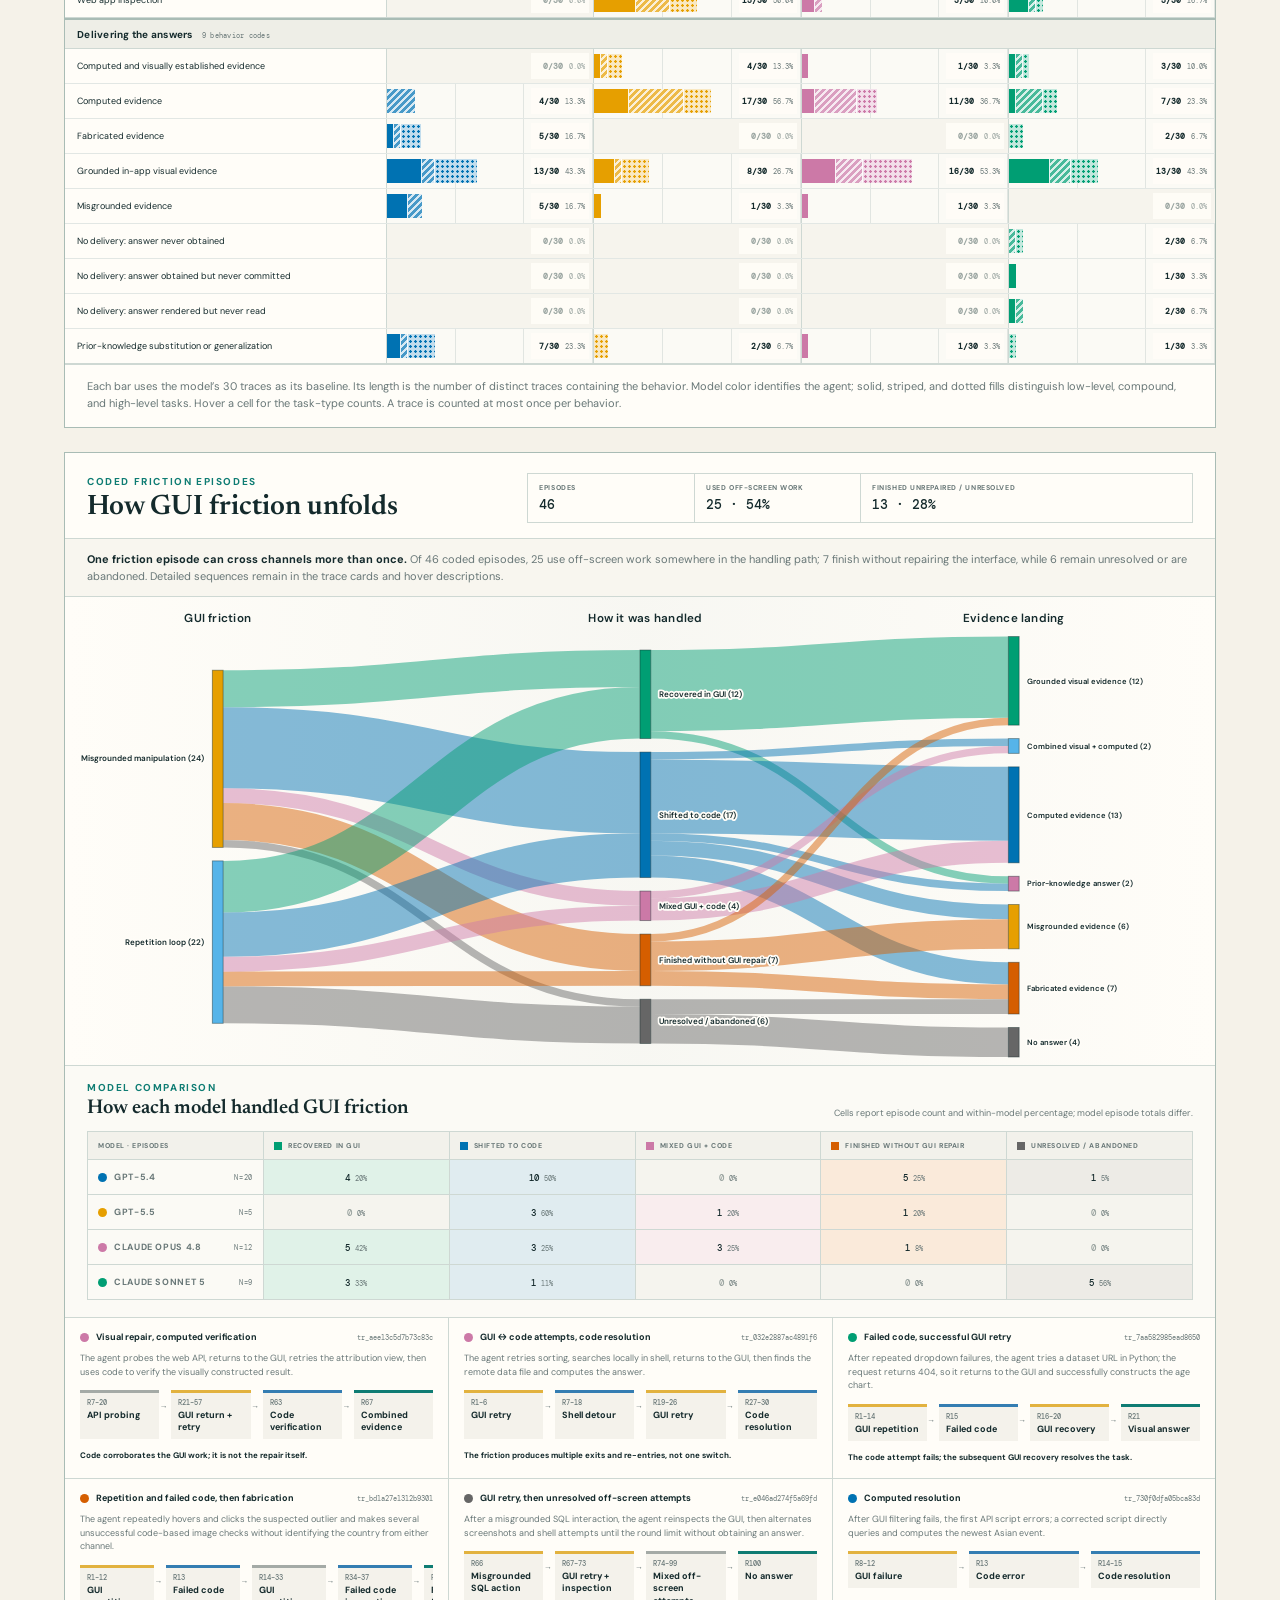
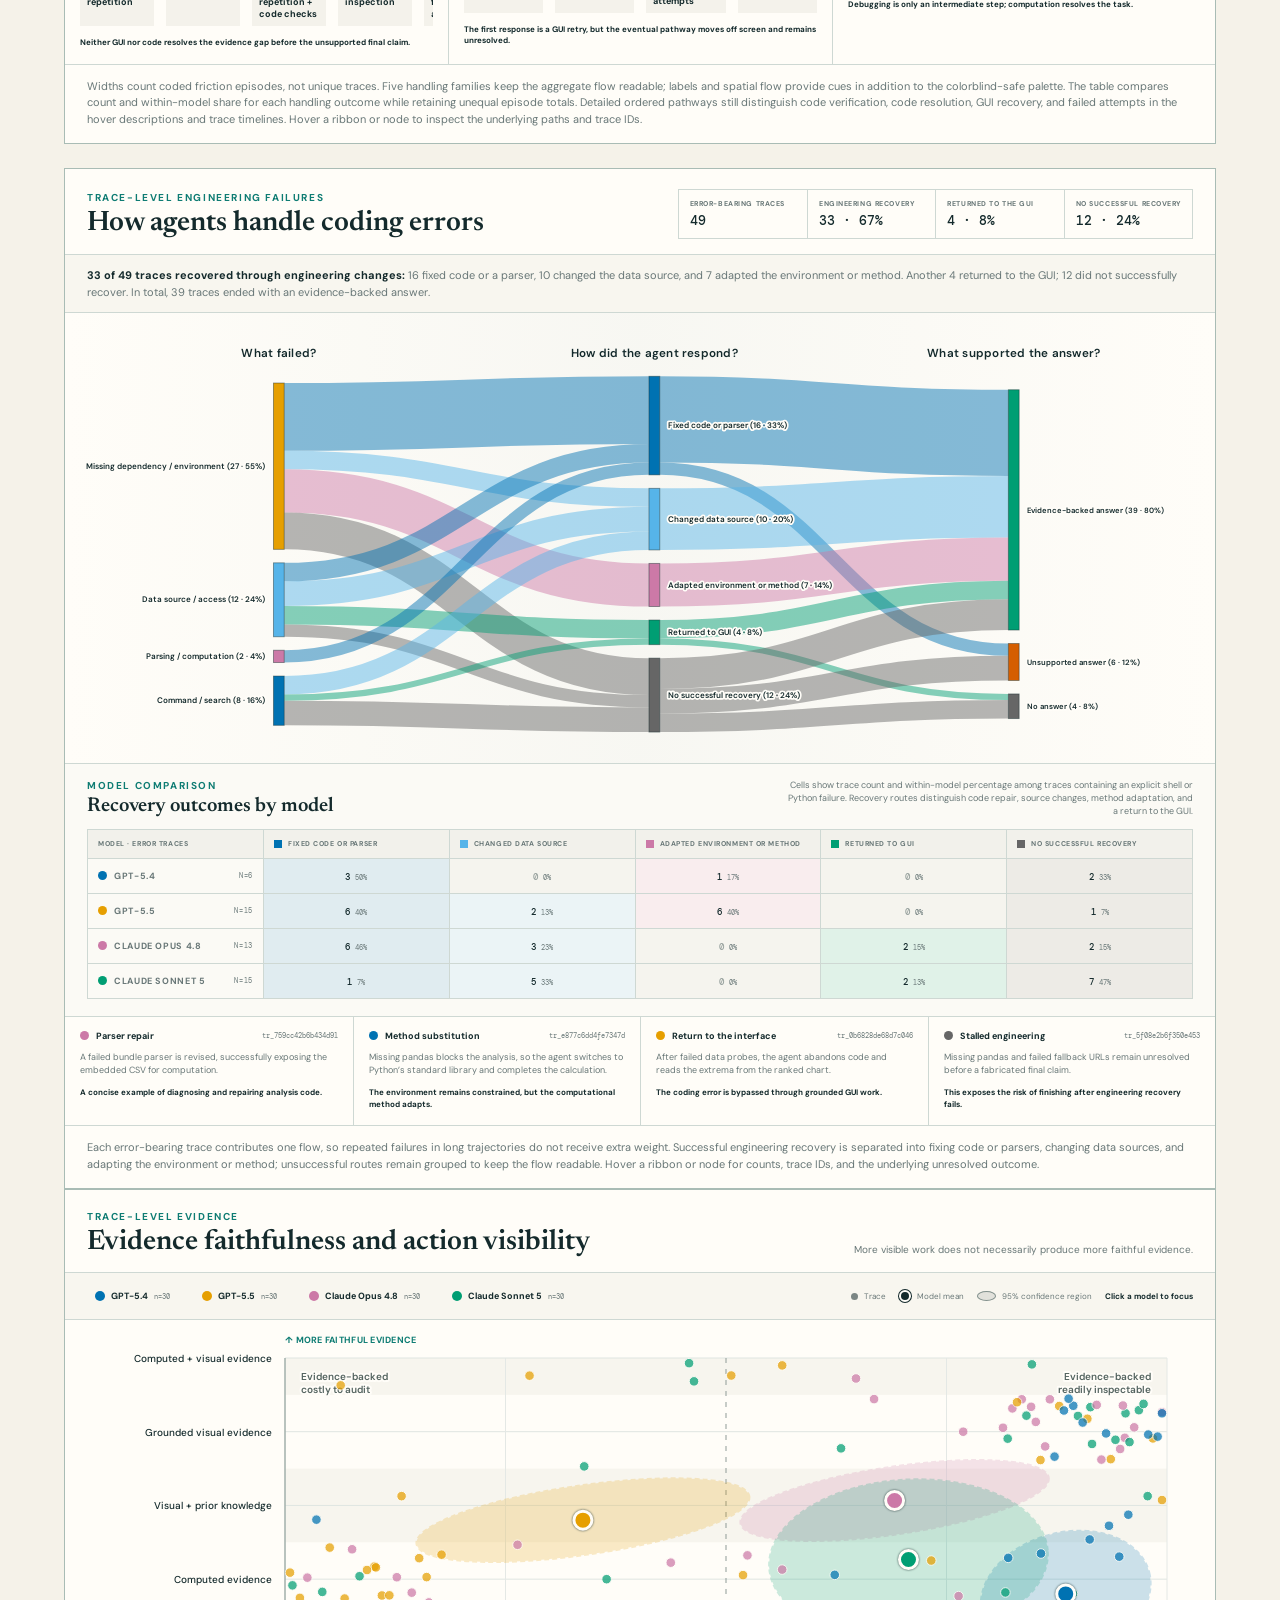
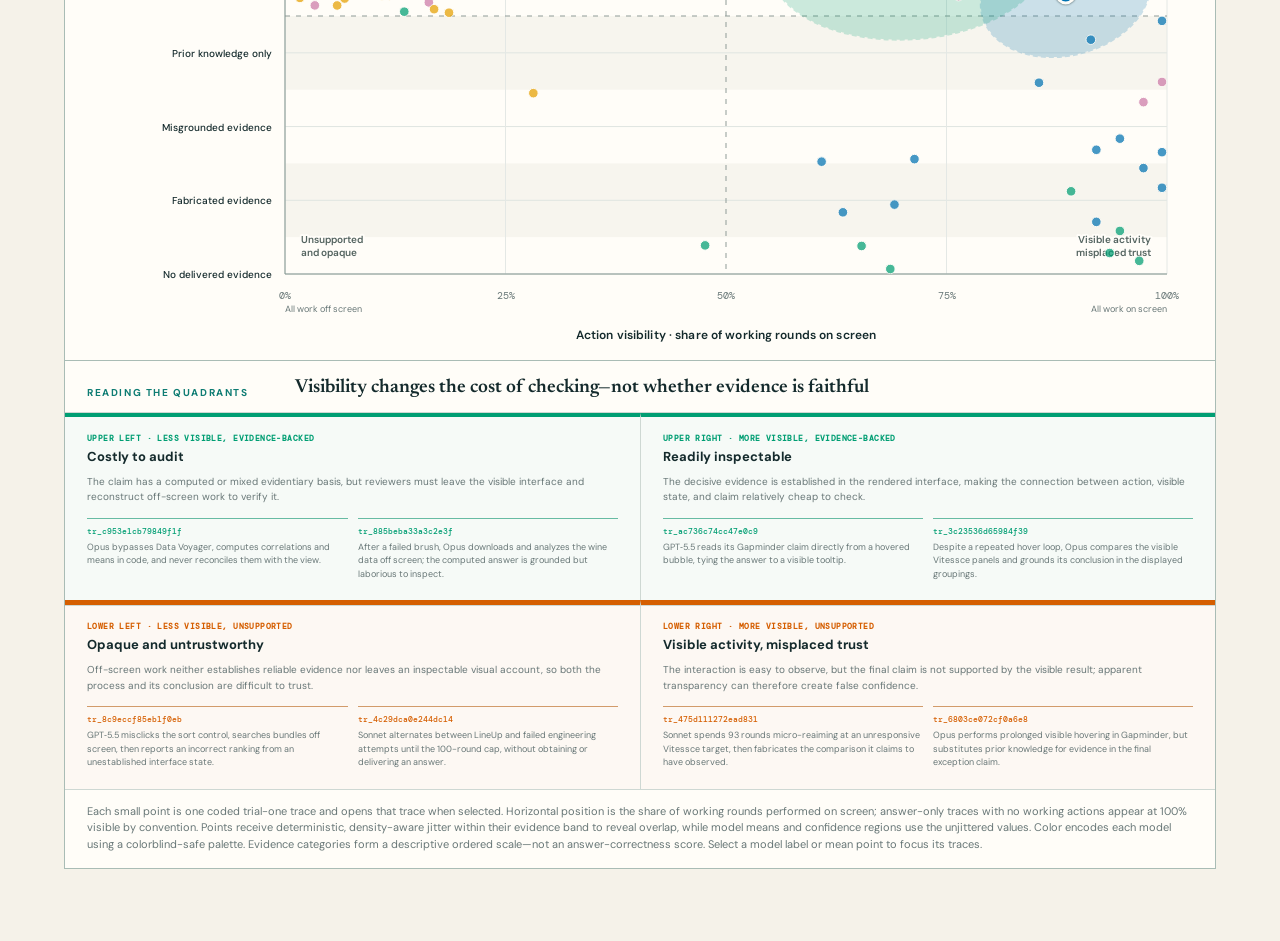
==== commit 765f70e2: "Clarify engineering recovery routes" ====
--- a/analysis/index.html
+++ b/analysis/index.html
@@ -178,7 +178,7 @@
             </div>
             <dl class="friction-totals" aria-label="Coding-error summary">
               <div><dt>Error-bearing traces</dt><dd id="code-error-traces">—</dd></div>
-              <div><dt>Recovered through code</dt><dd id="code-error-recovered">—</dd></div>
+              <div><dt>Engineering recovery</dt><dd id="code-error-recovered">—</dd></div>
               <div><dt>Returned to the GUI</dt><dd id="code-error-returned">—</dd></div>
               <div><dt>No successful recovery</dt><dd id="code-error-unrecovered">—</dd></div>
             </dl>
@@ -194,7 +194,7 @@
                 <p class="eyebrow">Model comparison</p>
                 <h3 id="code-error-model-title">Recovery outcomes by model</h3>
               </div>
-              <p>Cells show trace count and within-model percentage among traces containing an explicit shell or Python failure. Detailed engineering mechanisms remain available on hover.</p>
+              <p>Cells show trace count and within-model percentage among traces containing an explicit shell or Python failure. Recovery routes distinguish code repair, source changes, method adaptation, and a return to the GUI.</p>
             </header>
             <div class="friction-model-shell">
               <table class="friction-model-table" id="code-error-model-table"></table>
@@ -222,7 +222,7 @@
               <strong>This exposes the risk of finishing after engineering recovery fails.</strong>
             </a>
           </div>
-          <p class="chart-description" id="code-error-description">Each error-bearing trace contributes one flow, so repeated failures in long trajectories do not receive extra weight. The overview groups detailed recovery mechanisms into four outcomes and final evidence into three outcomes. Hover a ribbon or node for the underlying categories, counts, and trace IDs.</p>
+          <p class="chart-description" id="code-error-description">Each error-bearing trace contributes one flow, so repeated failures in long trajectories do not receive extra weight. Successful engineering recovery is separated into fixing code or parsers, changing data sources, and adapting the environment or method; unsuccessful routes remain grouped to keep the flow readable. Hover a ribbon or node for counts, trace IDs, and the underlying unresolved outcome.</p>
         </section>
 
         <section class="analysis-card evidence-card" aria-labelledby="evidence-title">
@@ -318,6 +318,6 @@
       </main>
     </div>
     <script src="../config.js"></script>
-    <script src="analysis.js?v=34" type="module"></script>
+    <script src="analysis.js?v=35" type="module"></script>
   </body>
 </html>
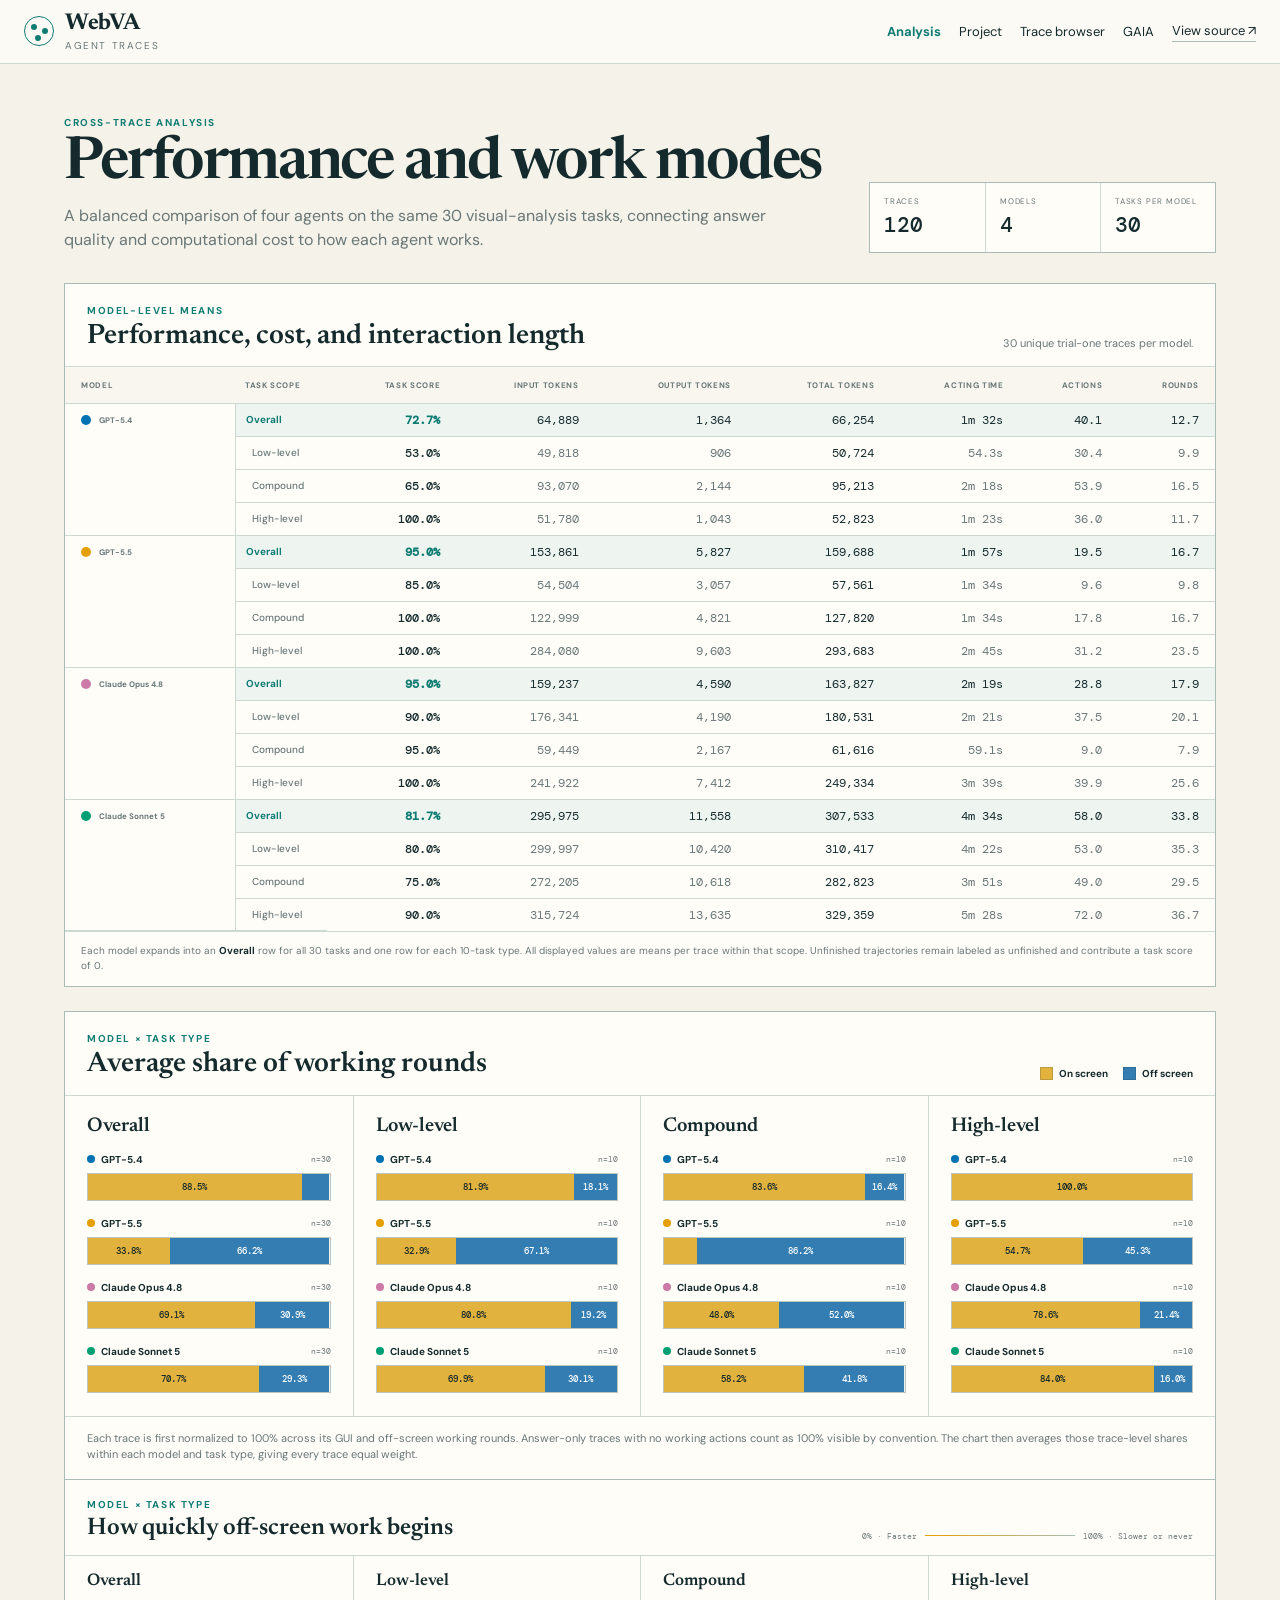
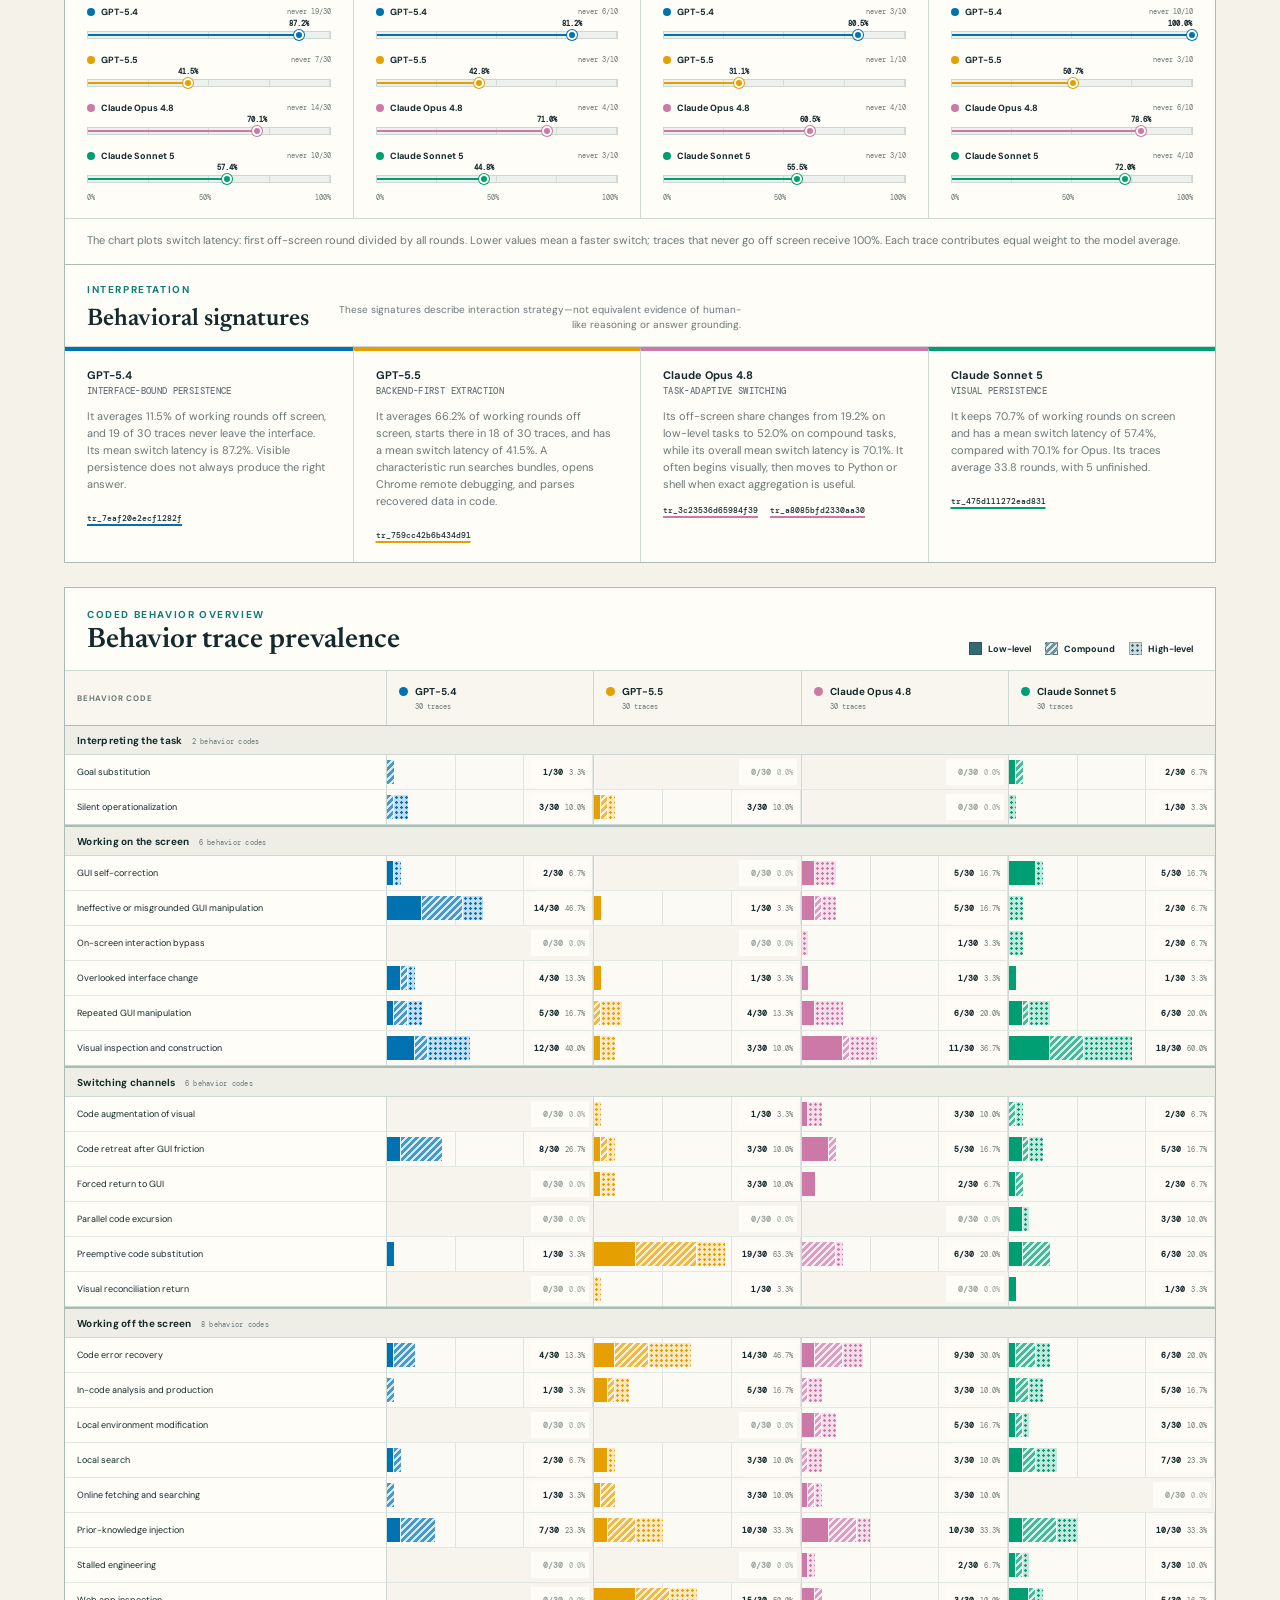
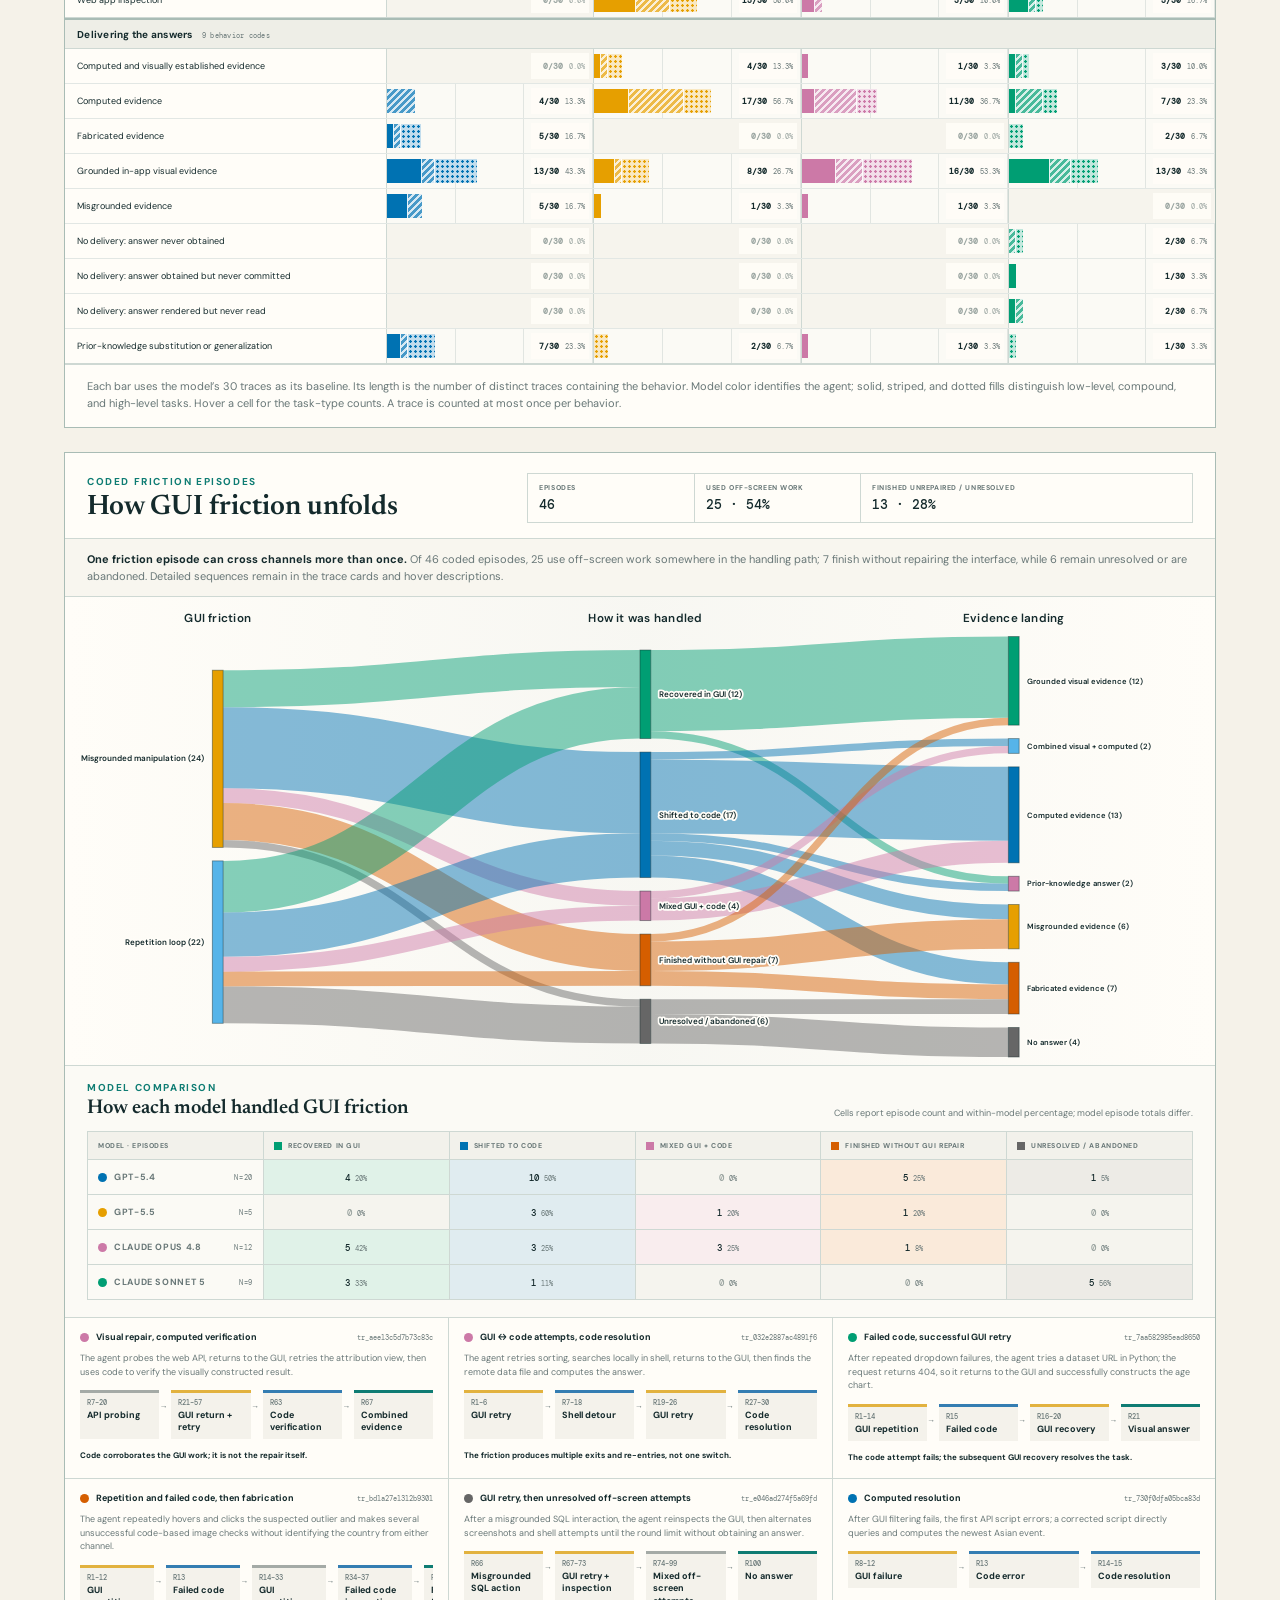
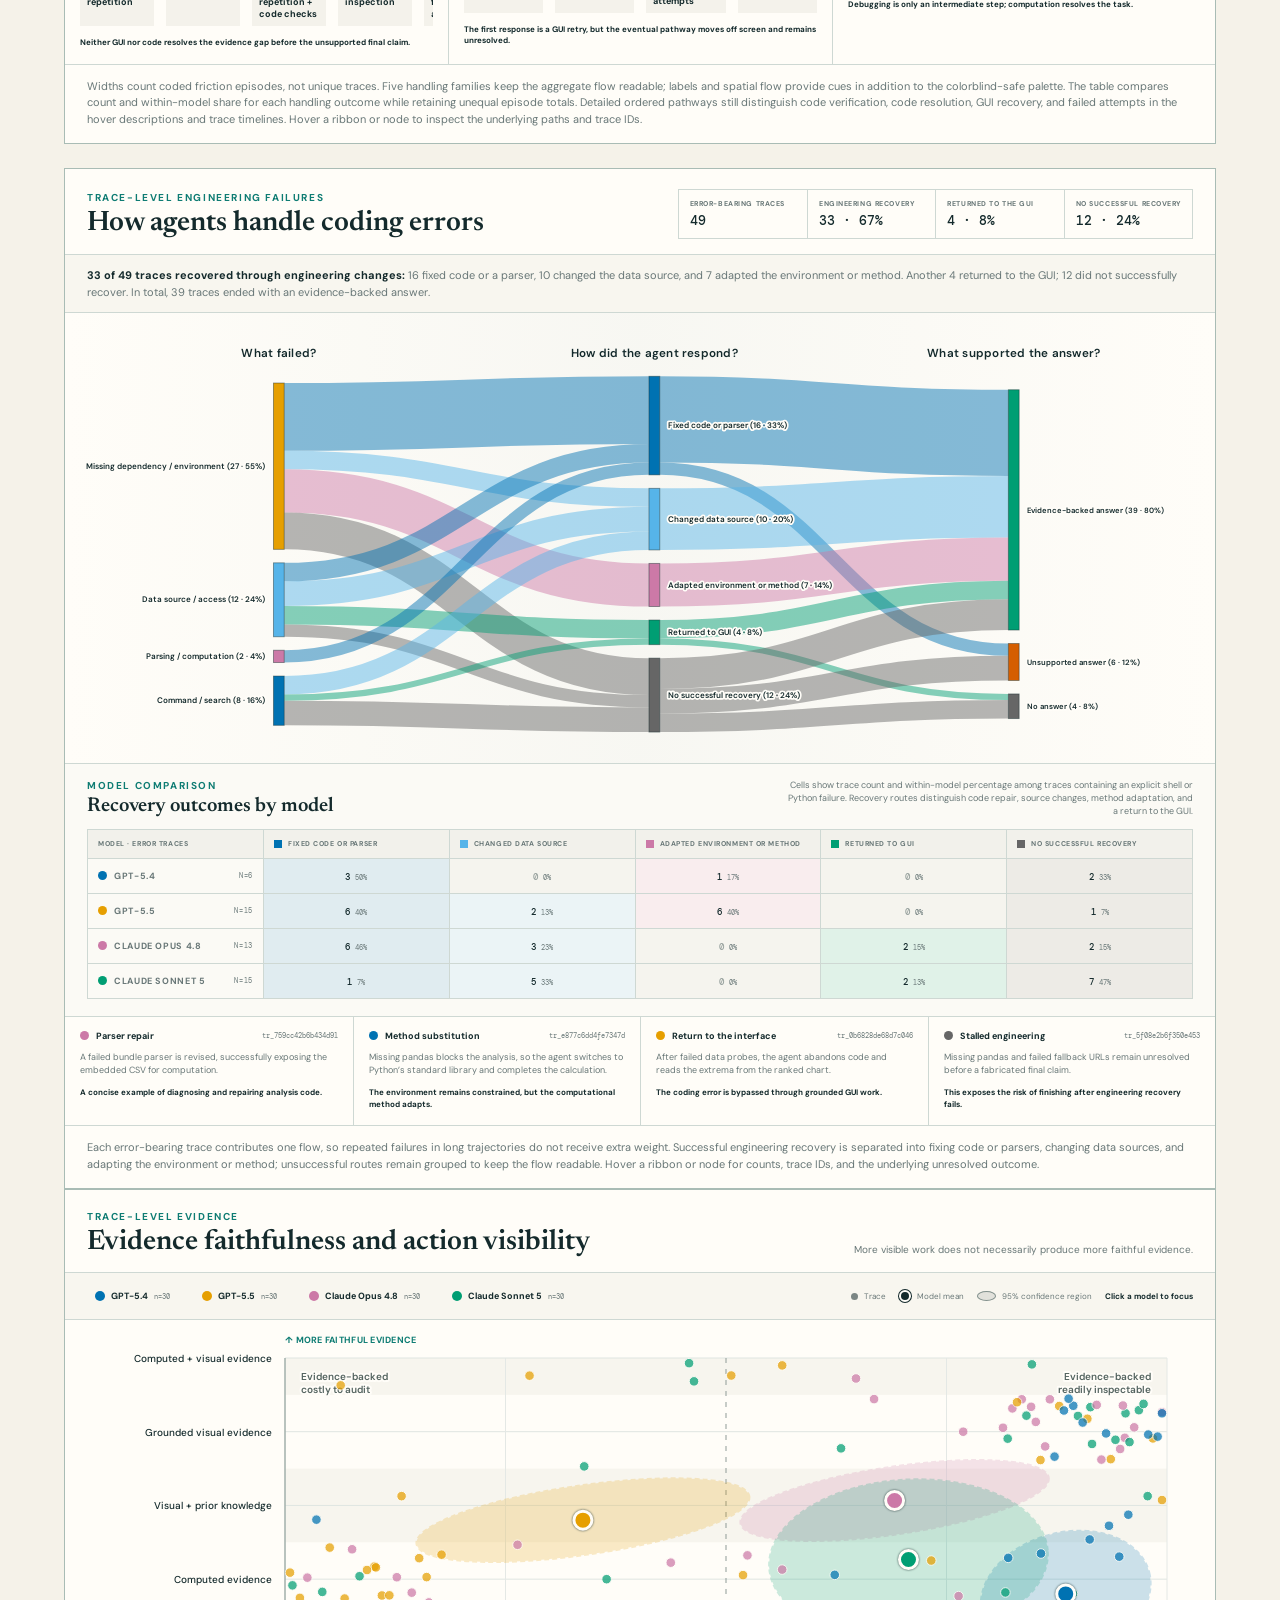
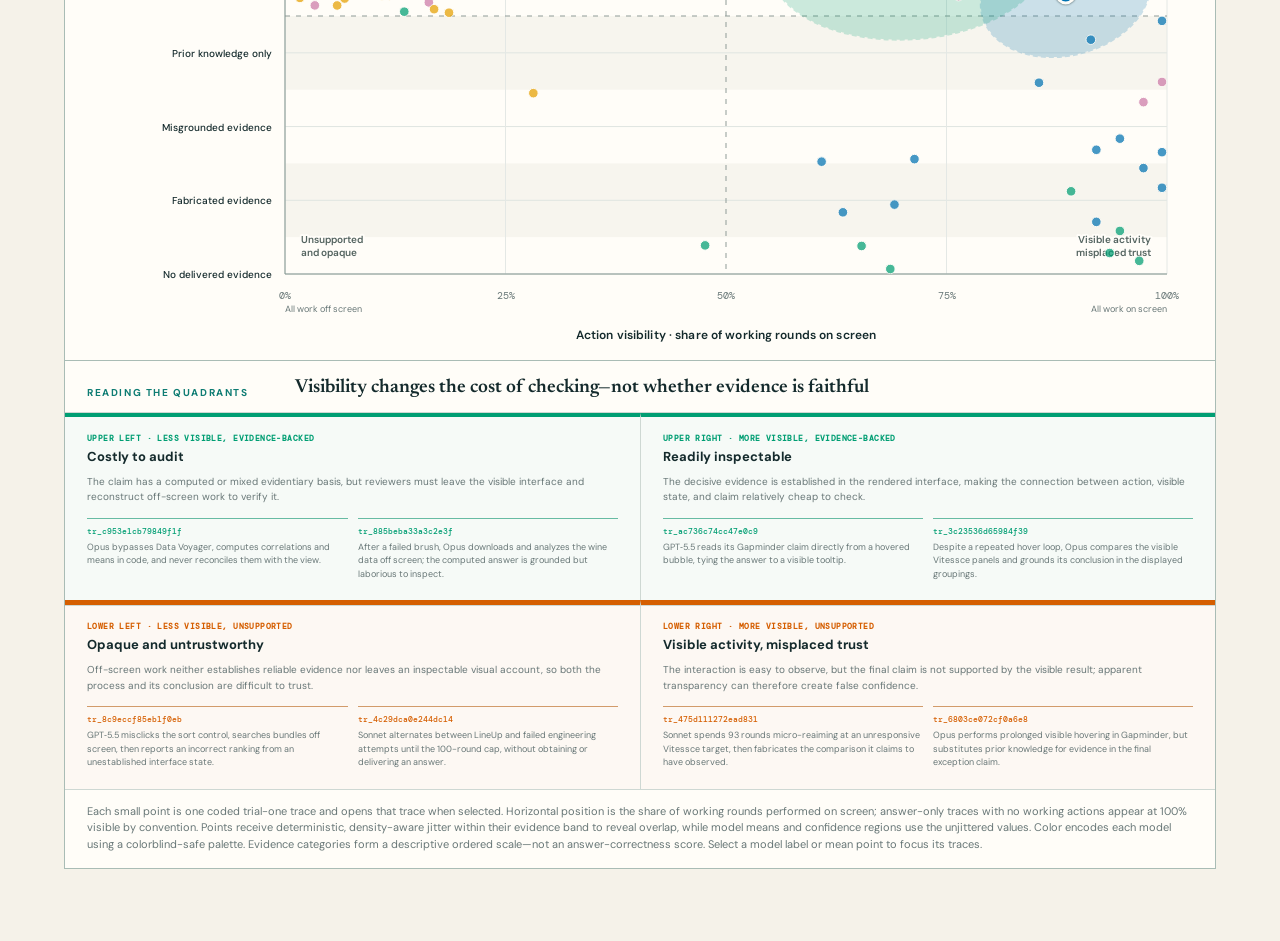
==== commit 82663198: "Rebuild root as paper project page" ====
--- a/analysis/index.html
+++ b/analysis/index.html
@@ -21,7 +21,8 @@
         </a>
         <nav class="site-nav" aria-label="Primary navigation">
           <a class="nav-current" href="./" aria-current="page">Analysis</a>
-          <a href="../">Trace viewer</a>
+          <a href="../">Project</a>
+          <a href="../traces/">Trace browser</a>
           <a href="../gaia/">GAIA</a>
           <a class="github-link" href="https://github.com/ppphhhleo/webVA-agent-traces" target="_blank" rel="noreferrer">View source <span aria-hidden="true">↗</span></a>
         </nav>
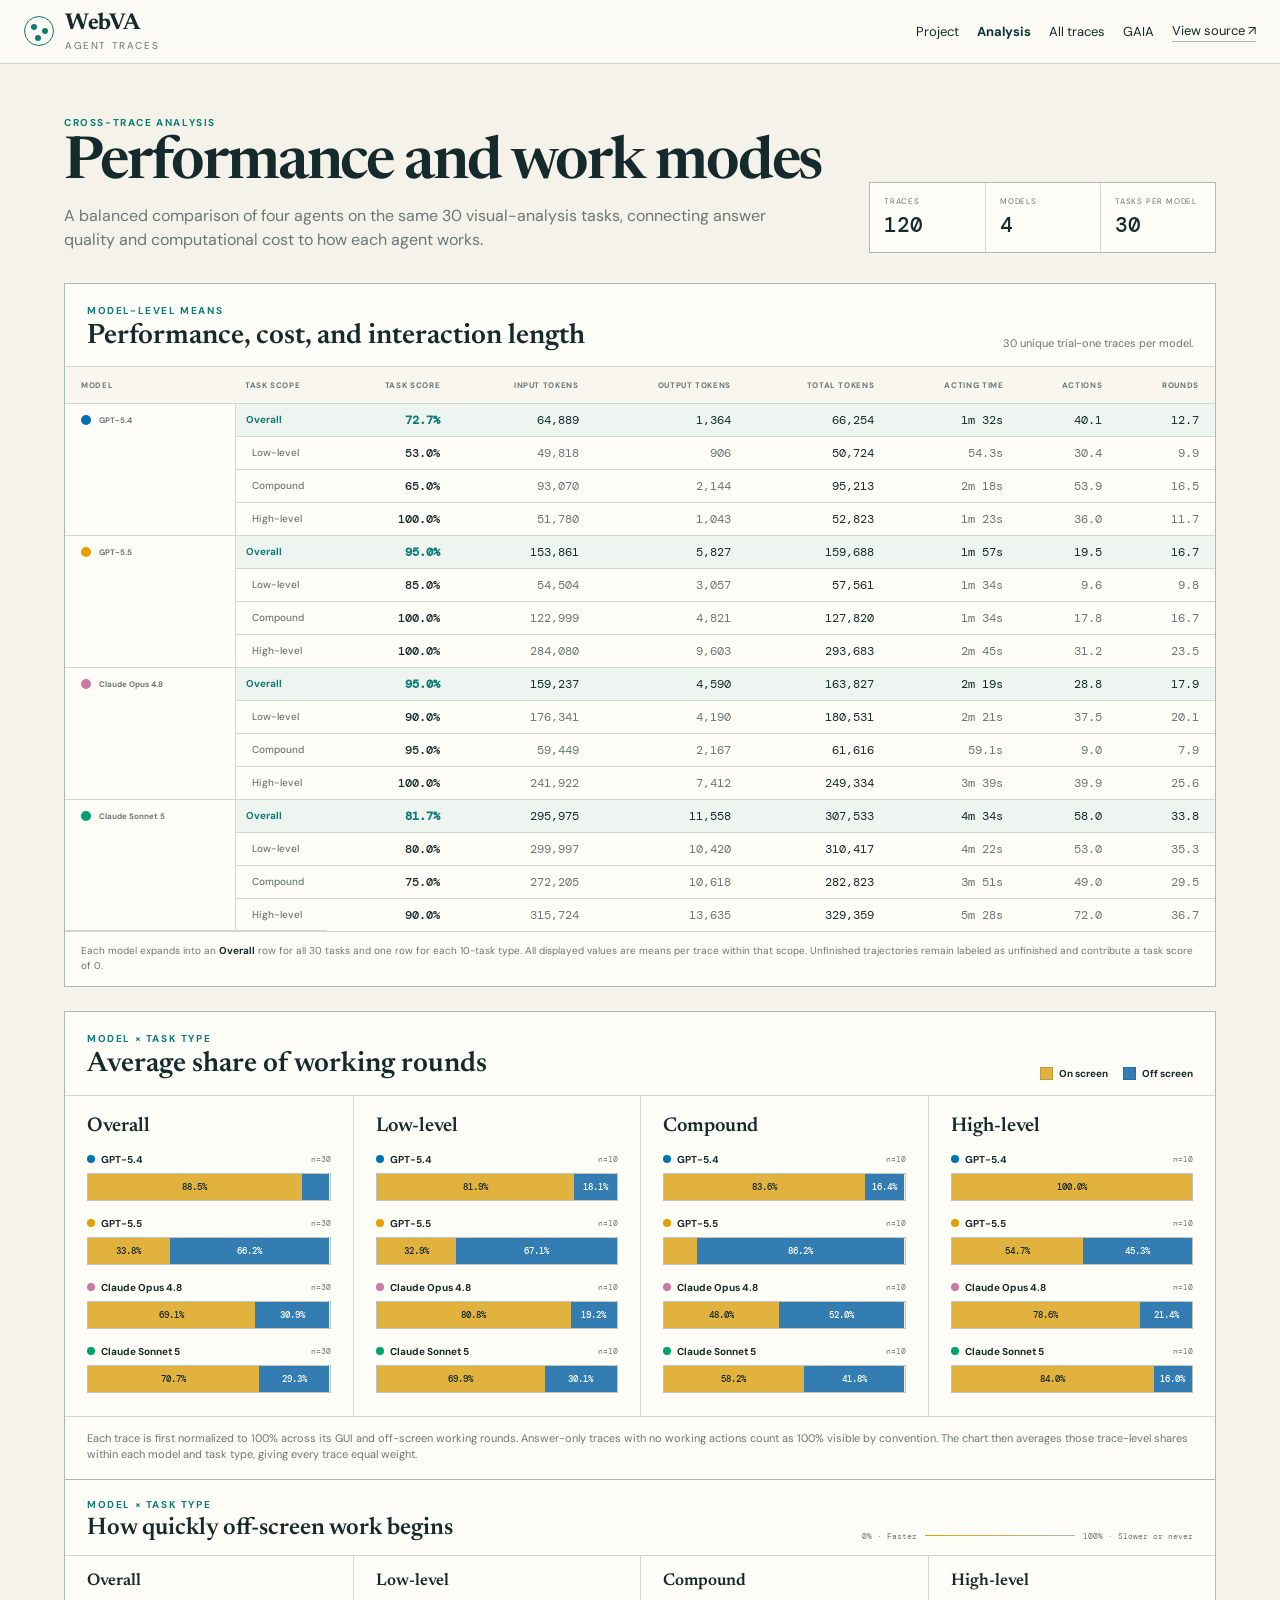
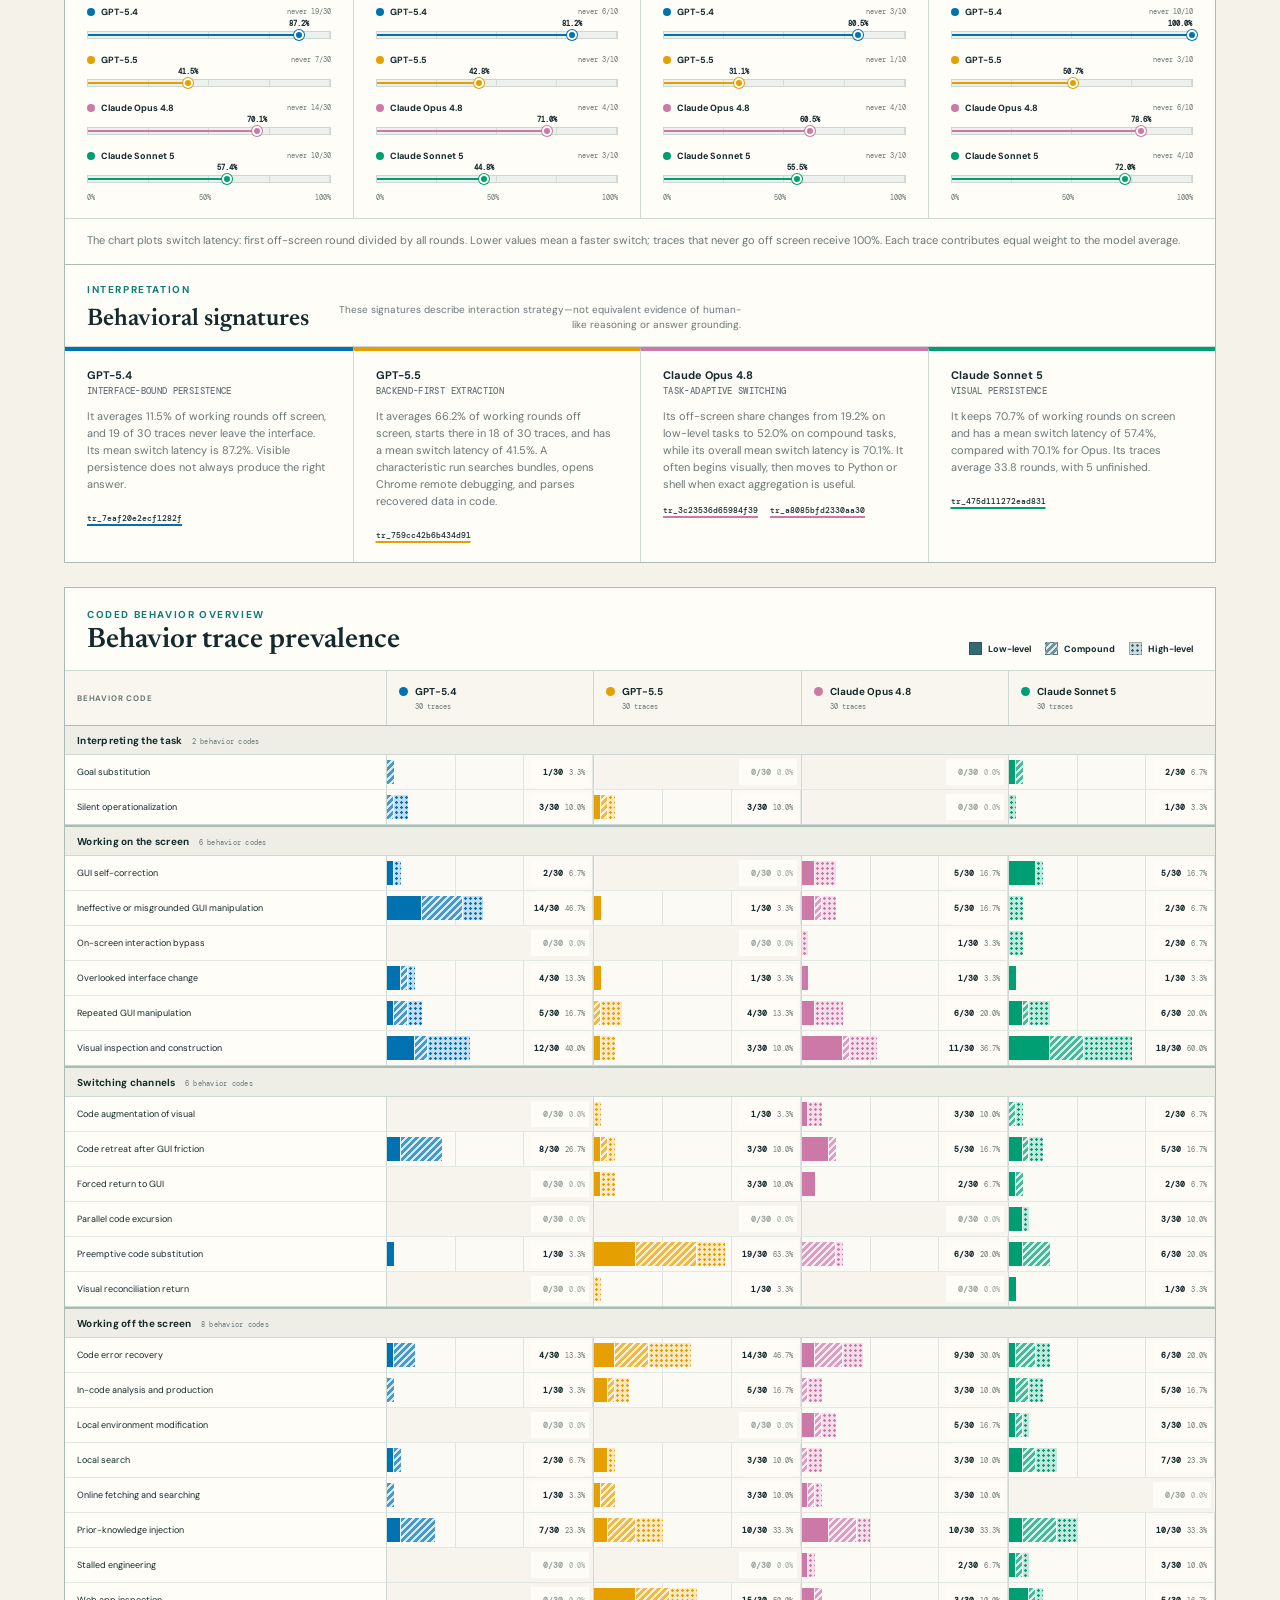
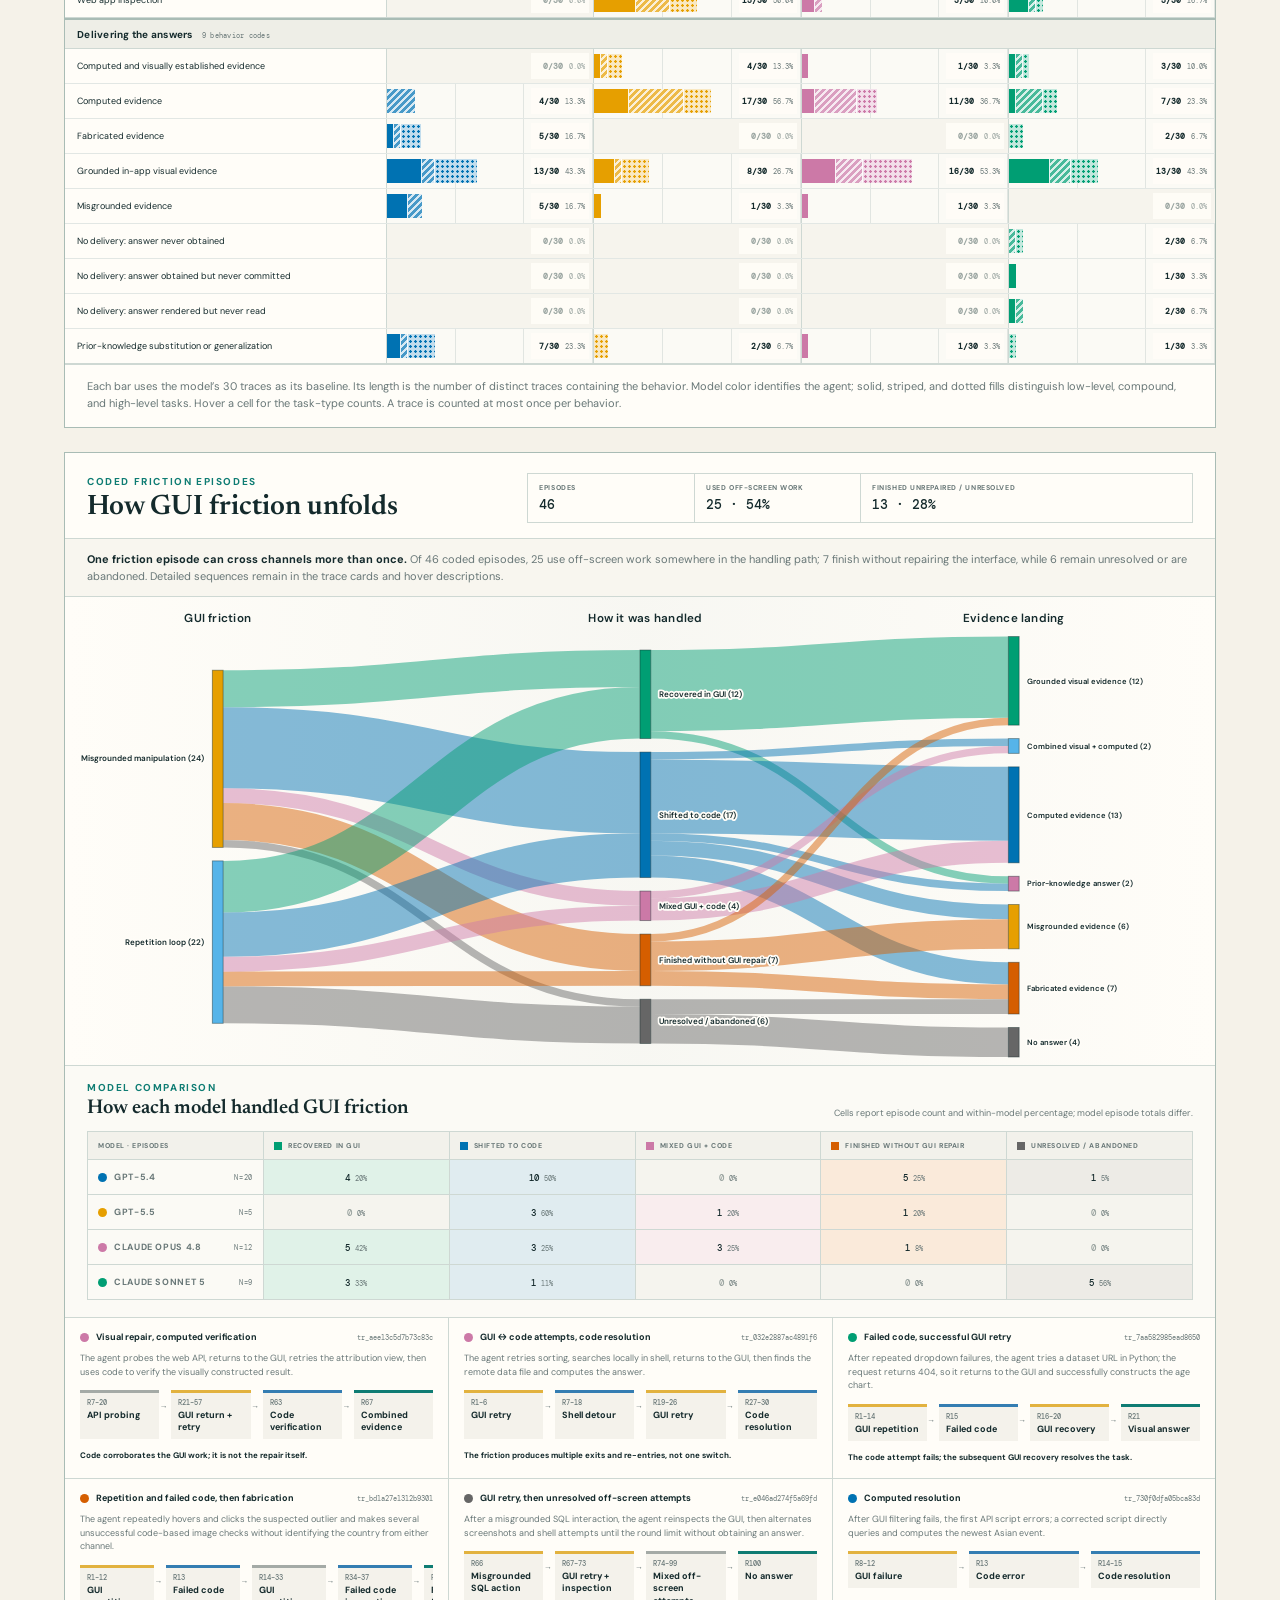
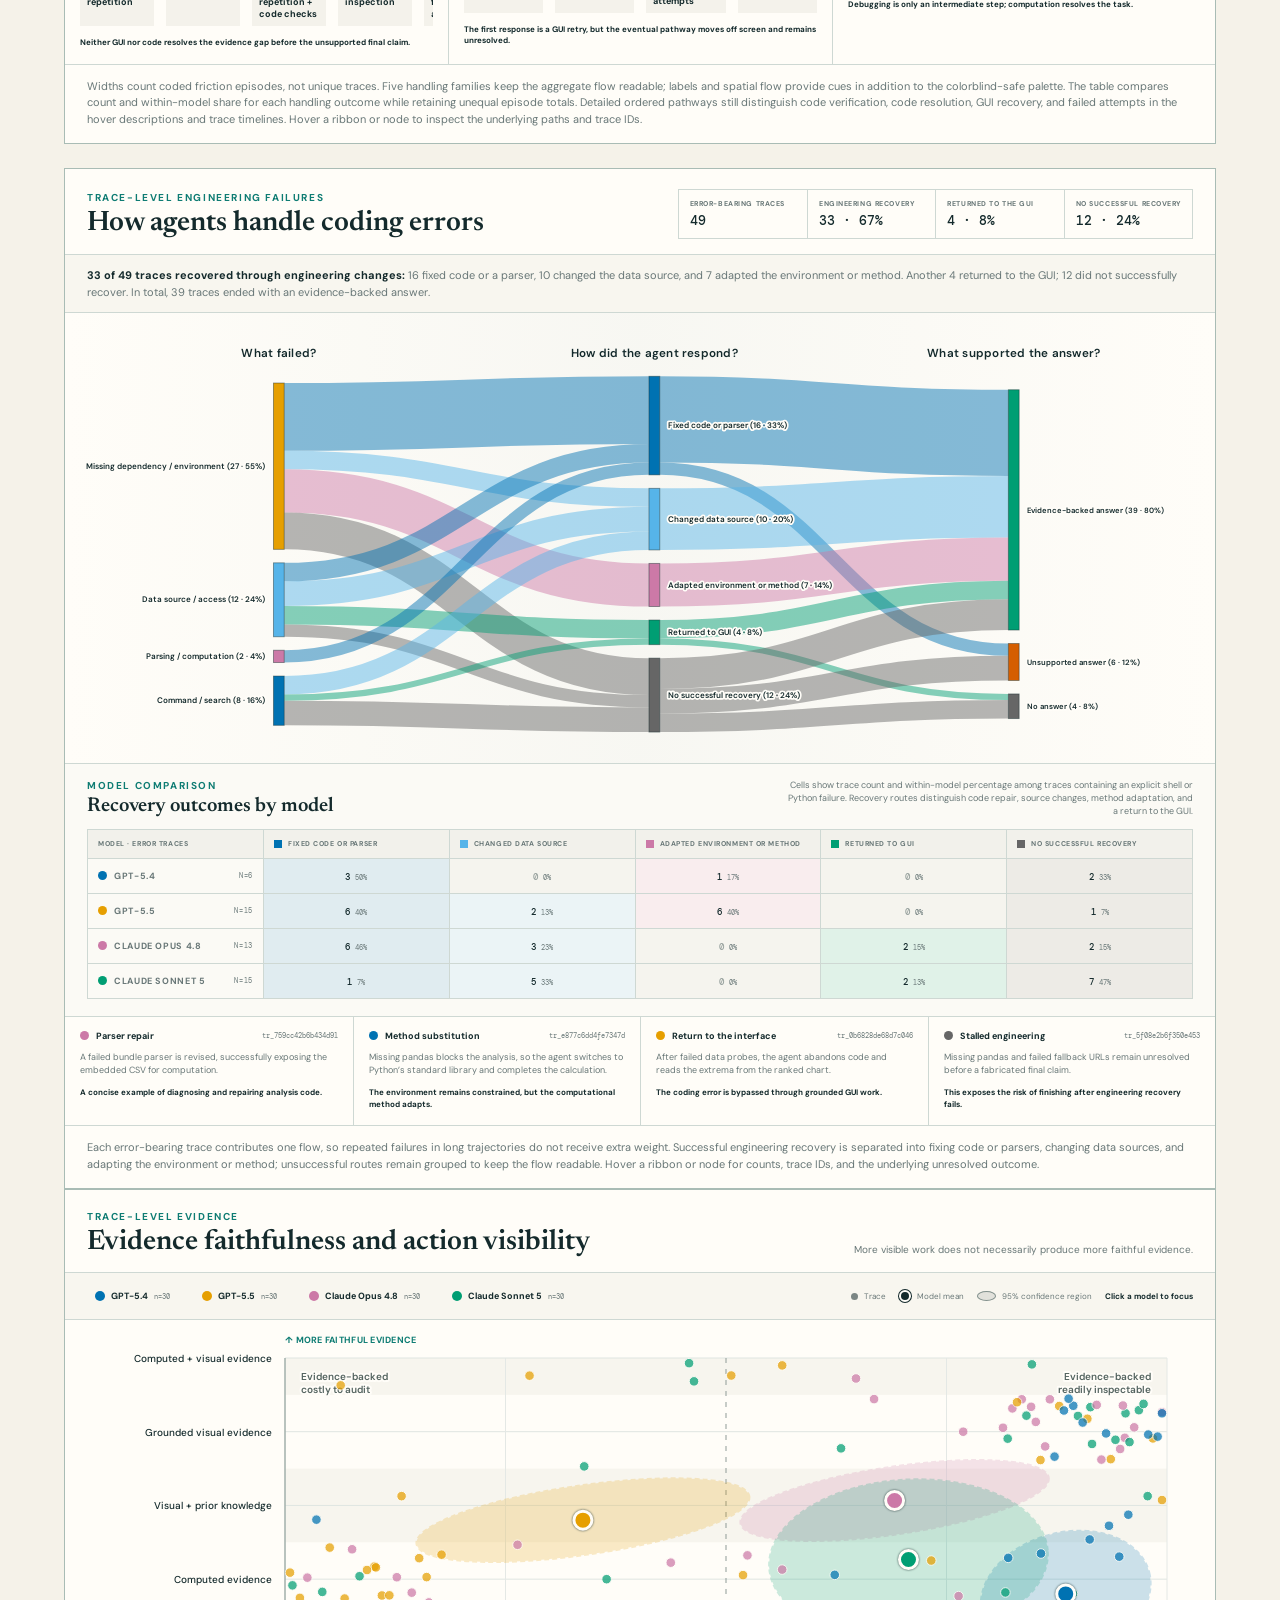
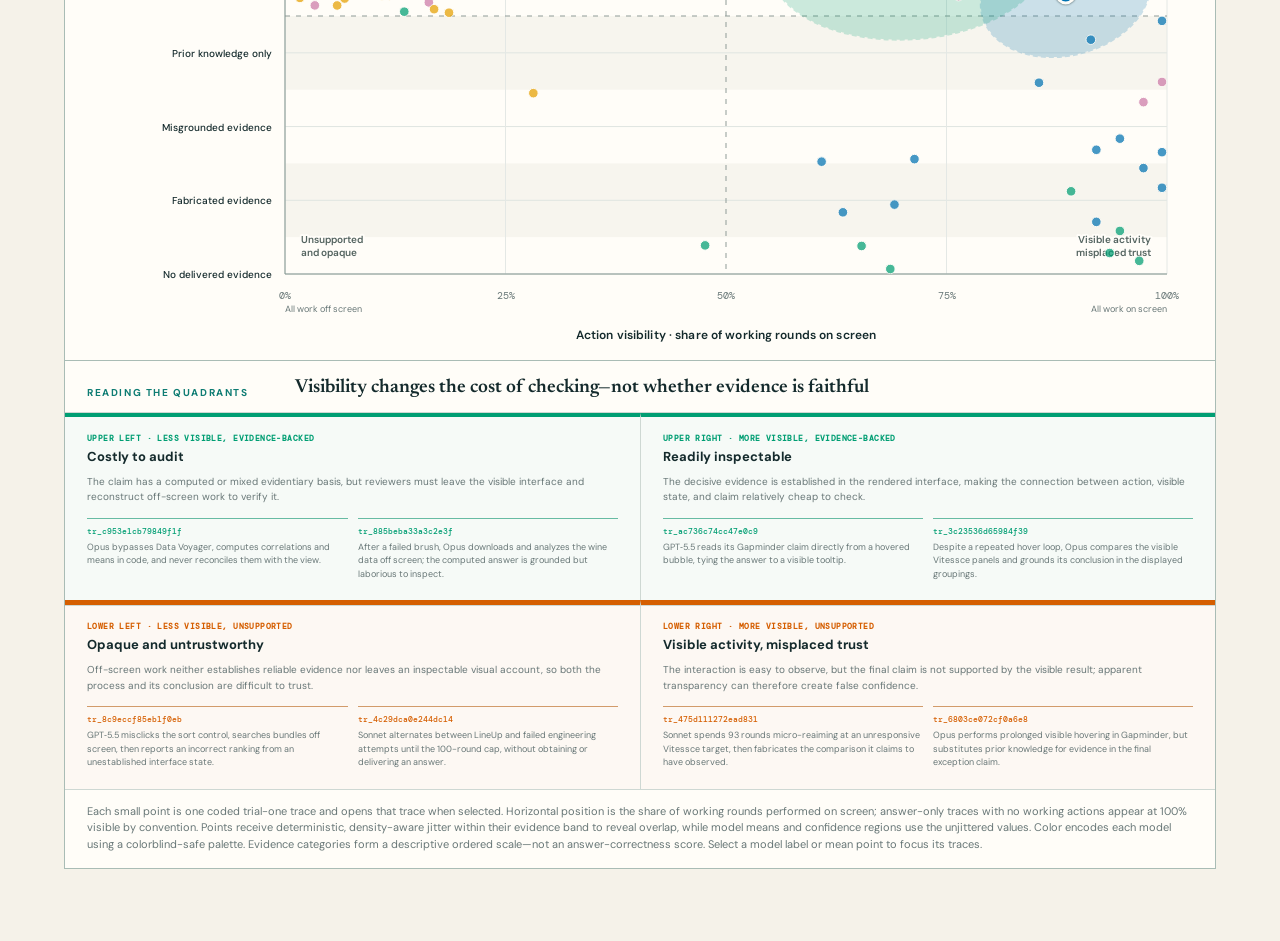
==== commit f10774af: "Unify navigation across site routes" ====
--- a/analysis/index.html
+++ b/analysis/index.html
@@ -9,7 +9,7 @@
     <link rel="preconnect" href="https://fonts.googleapis.com" />
     <link rel="preconnect" href="https://fonts.gstatic.com" crossorigin />
     <link href="https://fonts.googleapis.com/css2?family=DM+Mono:wght@400;500&family=DM+Sans:wght@400;500;600;700&family=Newsreader:opsz,wght@6..72,500;6..72,600&display=swap" rel="stylesheet" />
-    <link rel="stylesheet" href="../styles.css" />
+    <link rel="stylesheet" href="../styles.css?v=5" />
     <link rel="stylesheet" href="analysis.css?v=32" />
   </head>
   <body>
@@ -20,9 +20,9 @@
           <span><strong>WebVA</strong><small>Agent Traces</small></span>
         </a>
         <nav class="site-nav" aria-label="Primary navigation">
+          <a href="../">Project</a>
           <a class="nav-current" href="./" aria-current="page">Analysis</a>
-          <a href="../">Project</a>
-          <a href="../traces/">Trace browser</a>
+          <a href="../traces/">All traces</a>
           <a href="../gaia/">GAIA</a>
           <a class="github-link" href="https://github.com/ppphhhleo/webVA-agent-traces" target="_blank" rel="noreferrer">View source <span aria-hidden="true">↗</span></a>
         </nav>
--- a/styles.css
+++ b/styles.css
@@ -50,7 +50,8 @@
 .brand-mark i:nth-child(3) { left: 10px; bottom: 4px; }
 .site-nav { display: flex; align-items: center; gap: 18px; }
 .site-nav a { color: var(--ink); text-decoration: none; font-size: 13px; }
-.site-nav > a:not(.github-link):hover { color: var(--teal); }
+.site-nav a:hover, .site-nav a:focus-visible, .site-nav .nav-current { color: var(--teal-dark); }
+.site-nav .nav-current { font-weight: 700; }
 .github-link { color: var(--ink); text-decoration: none; border-bottom: 1px solid var(--line-strong); font-size: 13px; padding-bottom: 2px; }
 .github-link:hover { color: var(--teal); border-color: var(--teal); }
 
@@ -246,7 +247,9 @@
 }
 
 @media (max-width: 760px) {
-  .site-header { grid-template-columns: 1fr auto; padding: 0 16px; }
+  .site-header { height: auto; min-height: 64px; grid-template-columns: 1fr auto; padding: 10px 16px; }
+  .site-nav { gap: 12px; }
+  .site-nav .github-link { display: none; }
   .header-note { display: none; }
   .workspace { display: block; }
   .catalog-panel { position: static; width: 100%; height: auto; border-right: 0; border-bottom: 1px solid var(--line); }
@@ -264,6 +267,11 @@
   .copy-id { max-width: 125px; overflow: hidden; }
 }
 
+@media (max-width: 600px) {
+  .site-header { grid-template-columns: 1fr; gap: 8px; }
+  .site-nav { justify-content: flex-start; flex-wrap: wrap; column-gap: 22px; row-gap: 6px; }
+}
+
 @media (prefers-reduced-motion: reduce) {
   *, *::before, *::after { animation-duration: .01ms !important; animation-iteration-count: 1 !important; transition-duration: .01ms !important; }
 }
--- a/analysis/analysis.css
+++ b/analysis/analysis.css
@@ -7,7 +7,6 @@
   --mode-off: #347db2;
 }
 
-.nav-current { color: var(--teal) !important; font-weight: 700; }
 .analysis-page { width: min(1440px, 100%); margin: 0 auto; padding: 52px clamp(22px, 5vw, 76px) 72px; }
 .analysis-hero { display: grid; grid-template-columns: minmax(0, 1fr) auto; gap: 40px; align-items: end; margin-bottom: 30px; }
 .analysis-hero h1 { max-width: 760px; margin: 7px 0 10px; font: 600 clamp(38px, 4.6vw, 62px)/.98 var(--serif); letter-spacing: -.035em; }
